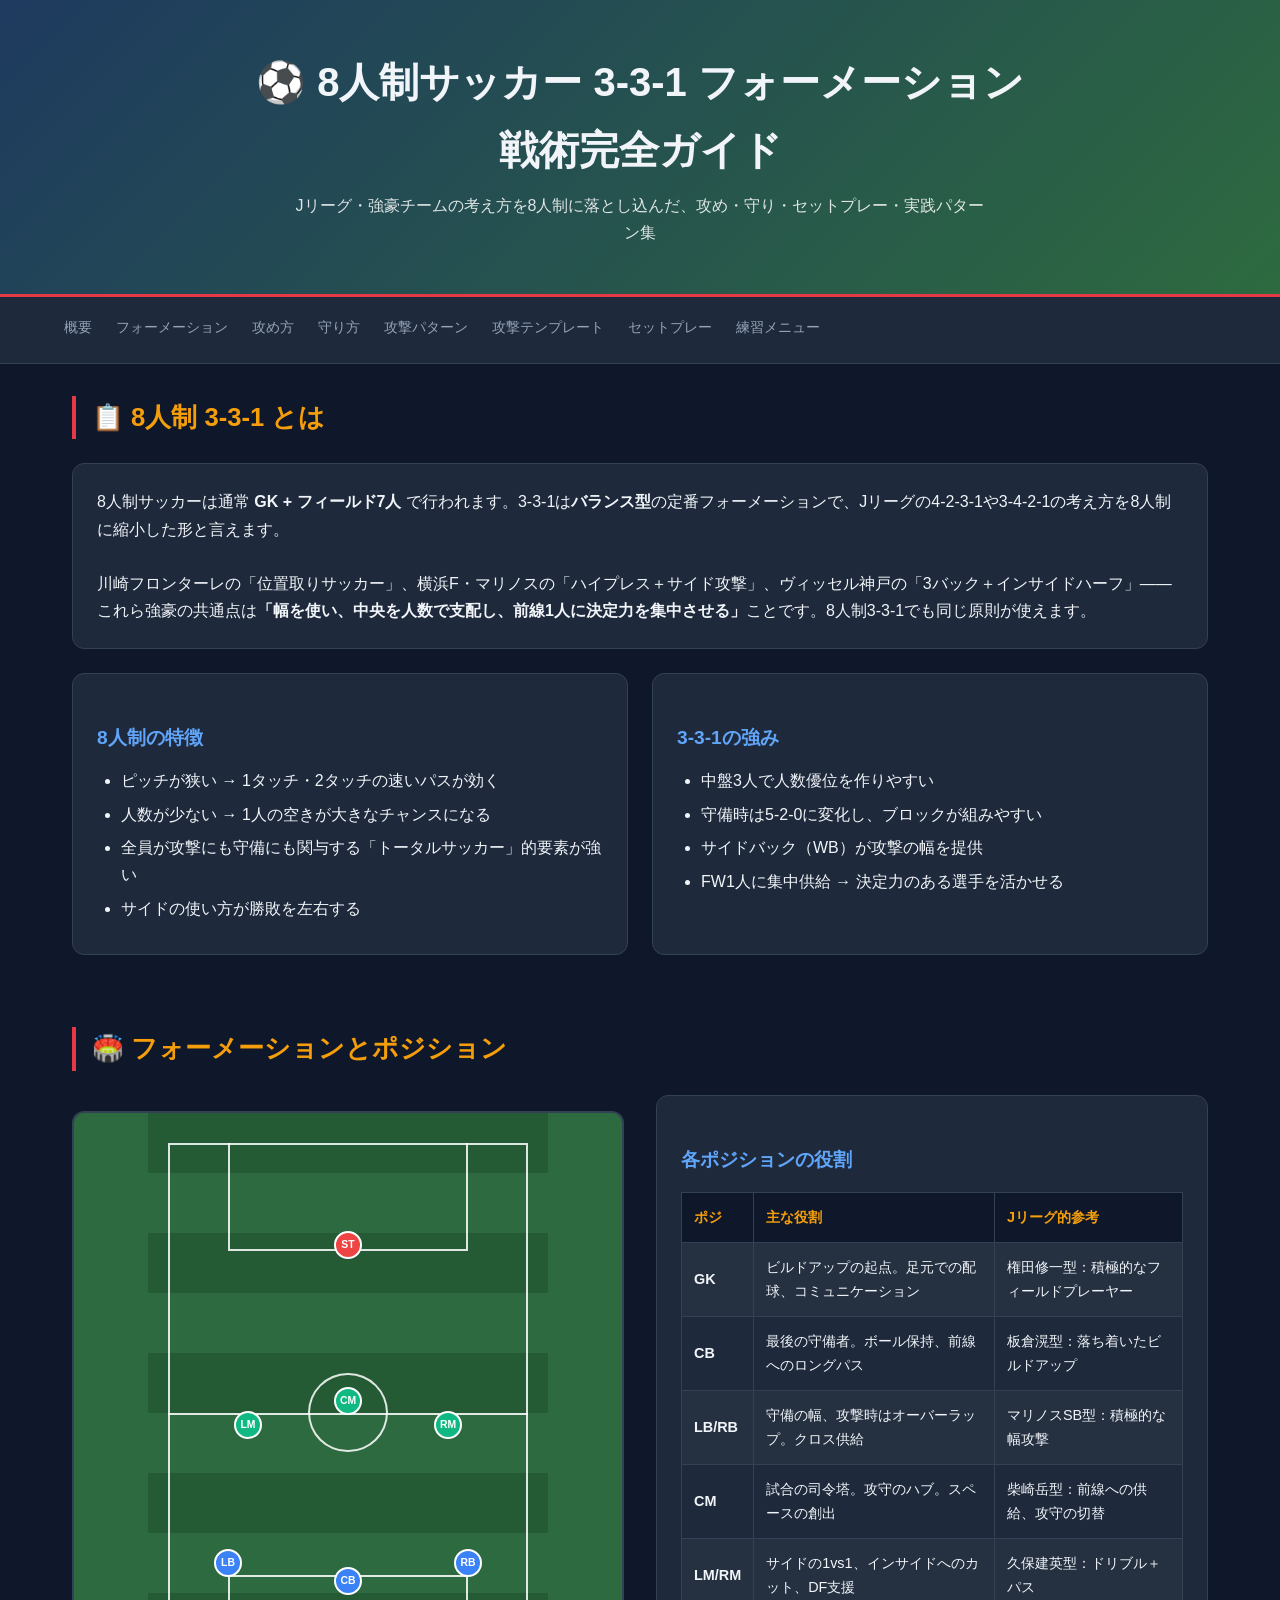
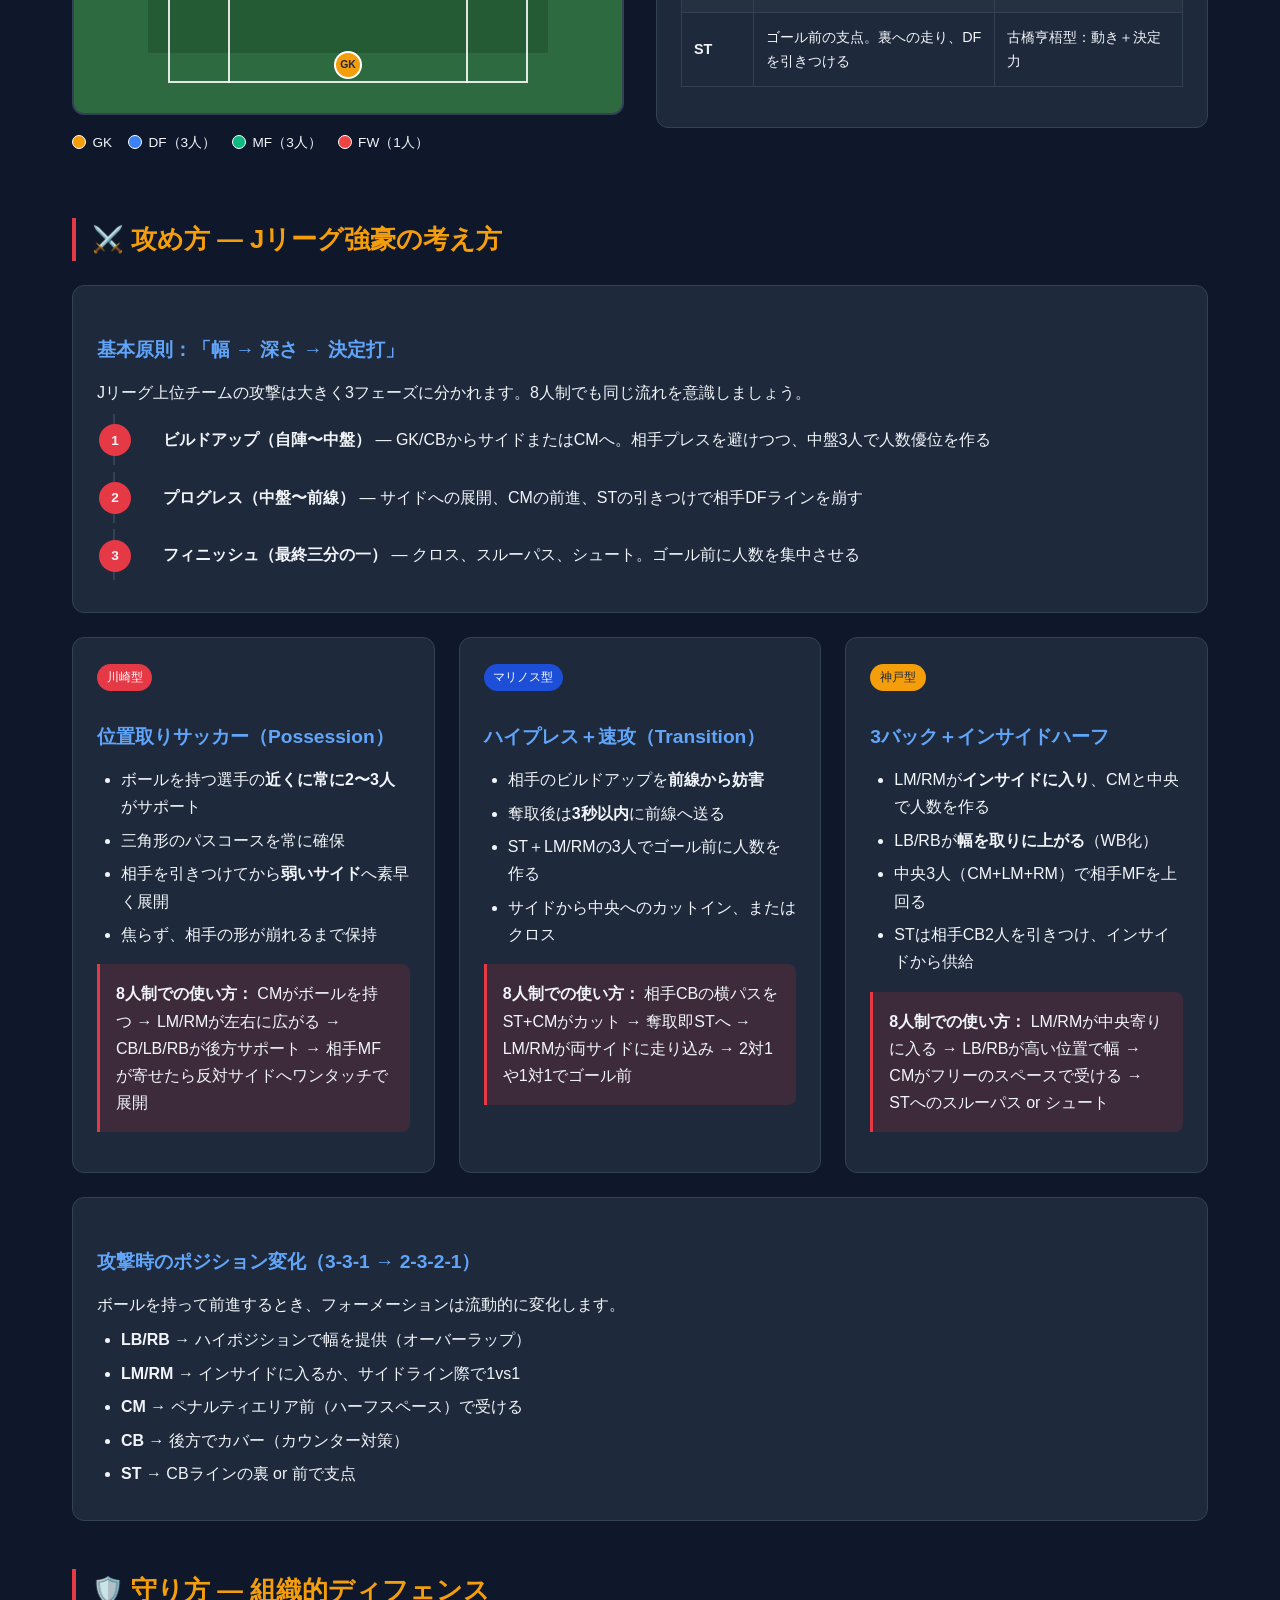
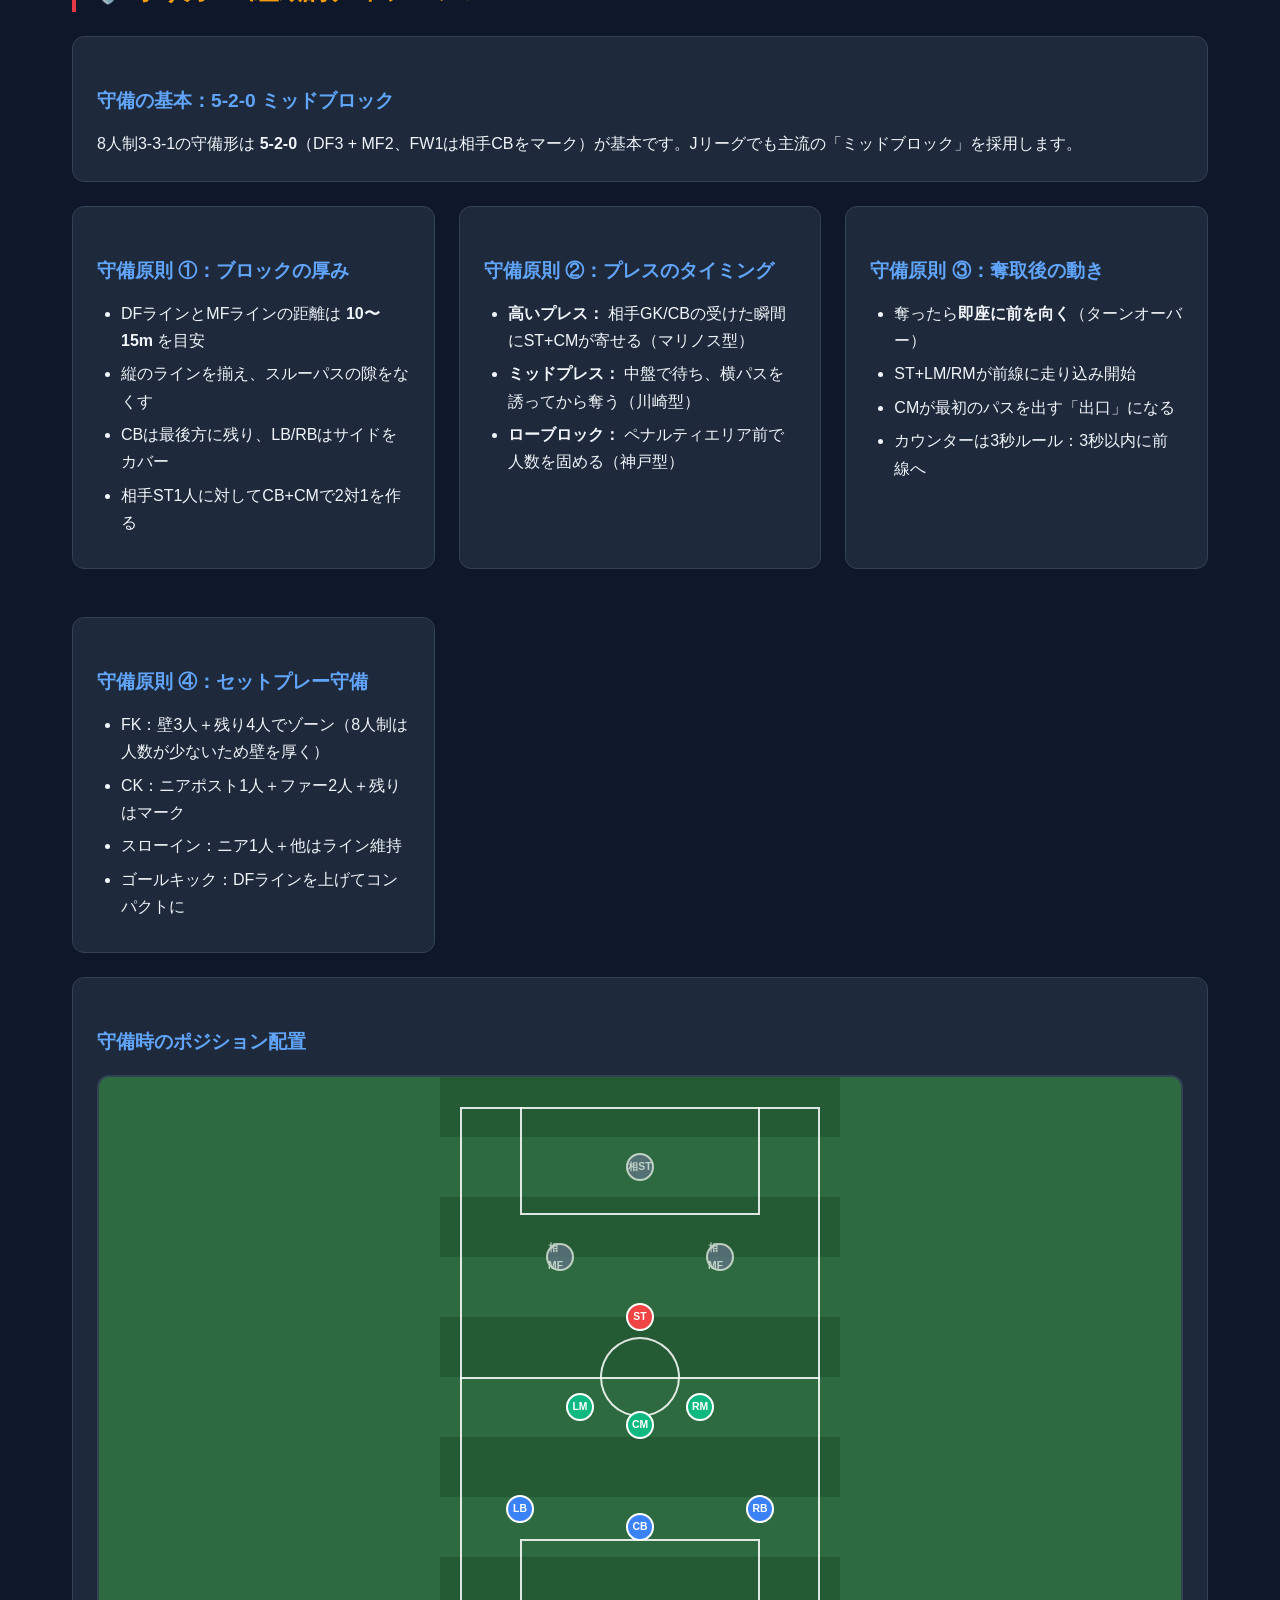
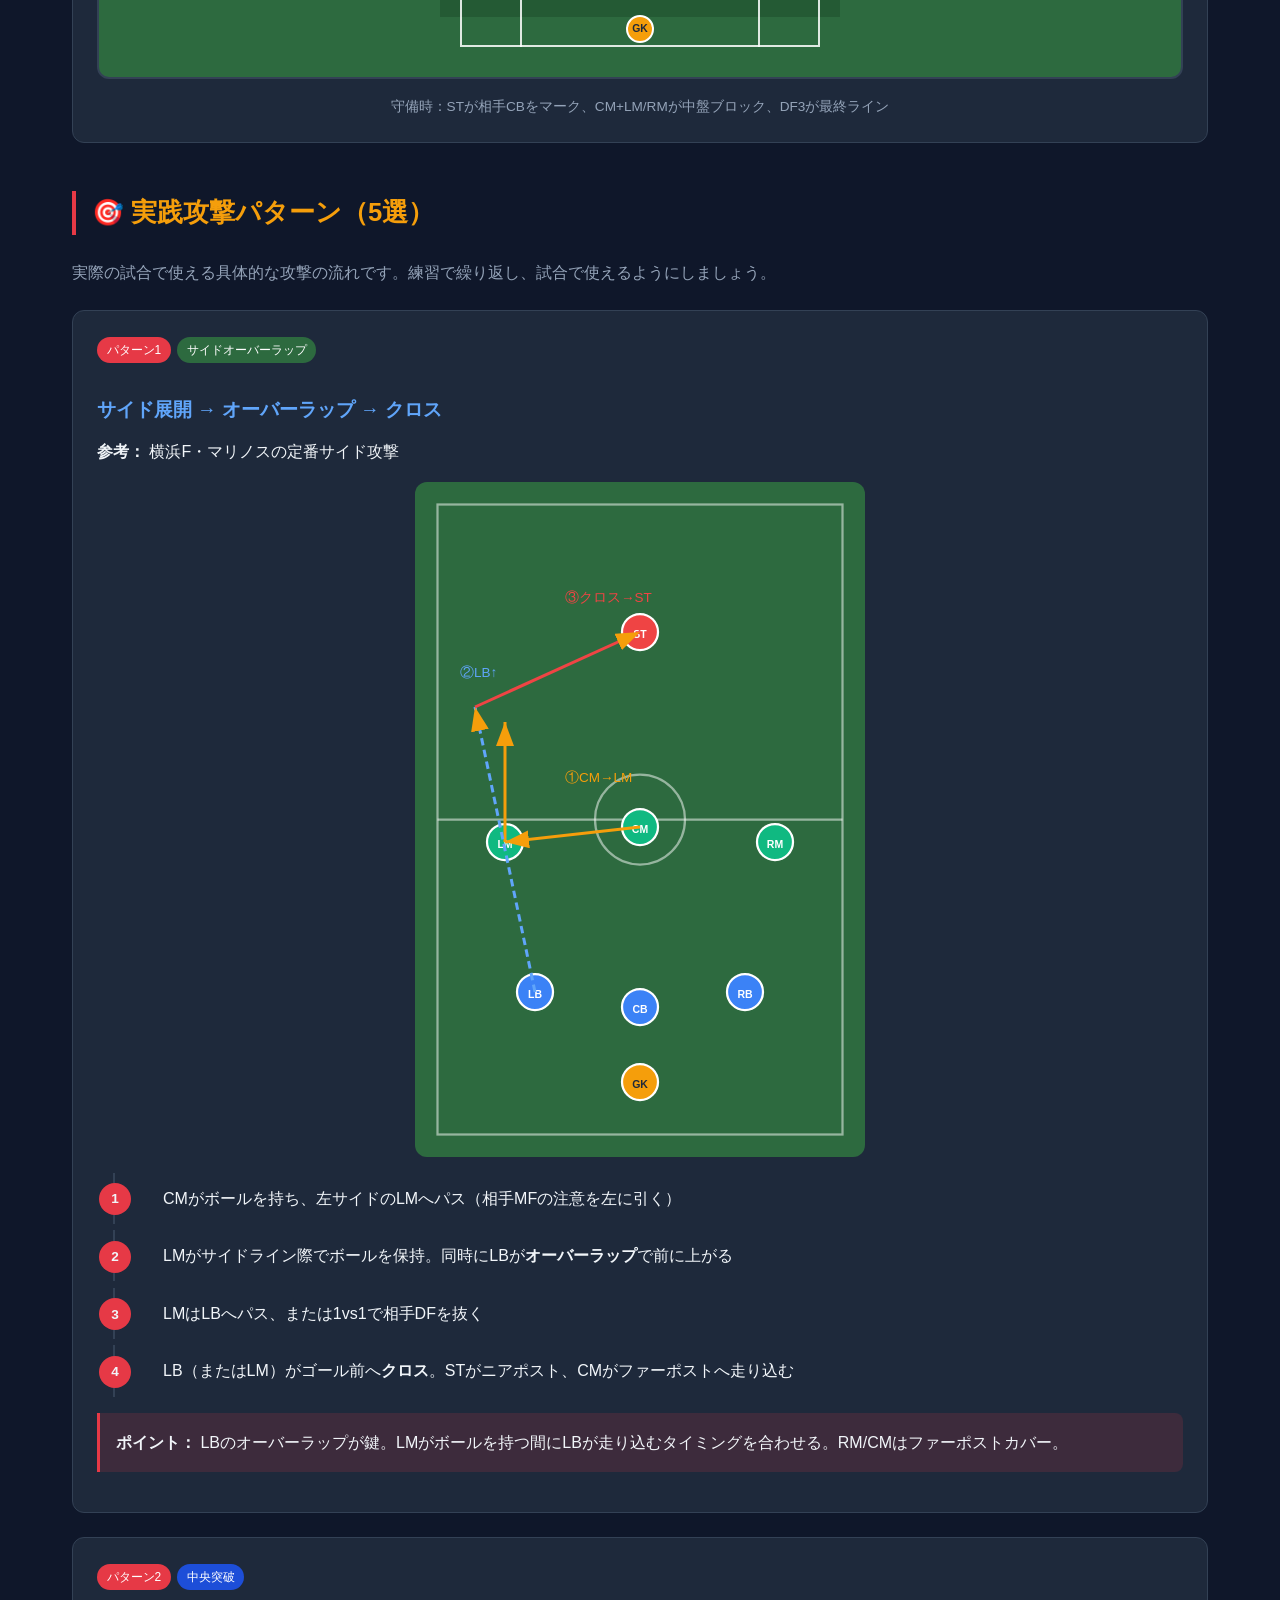
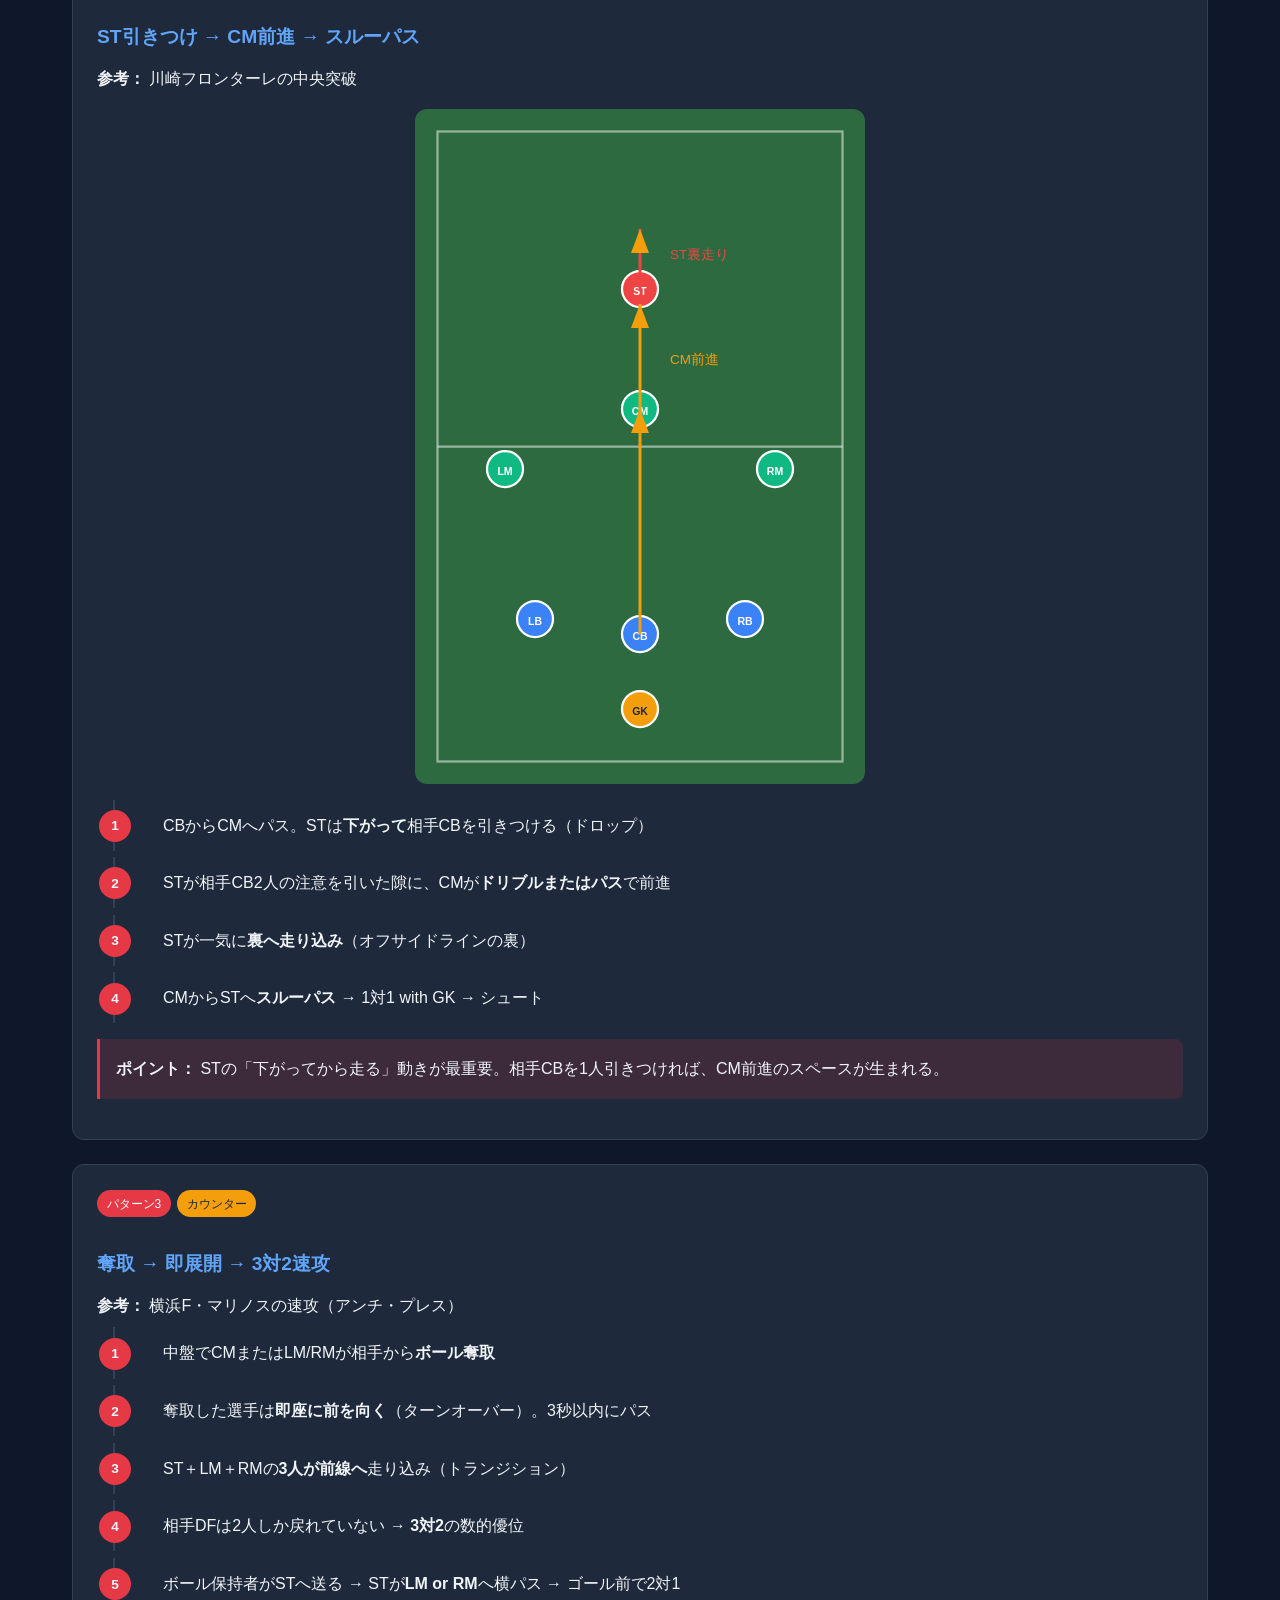
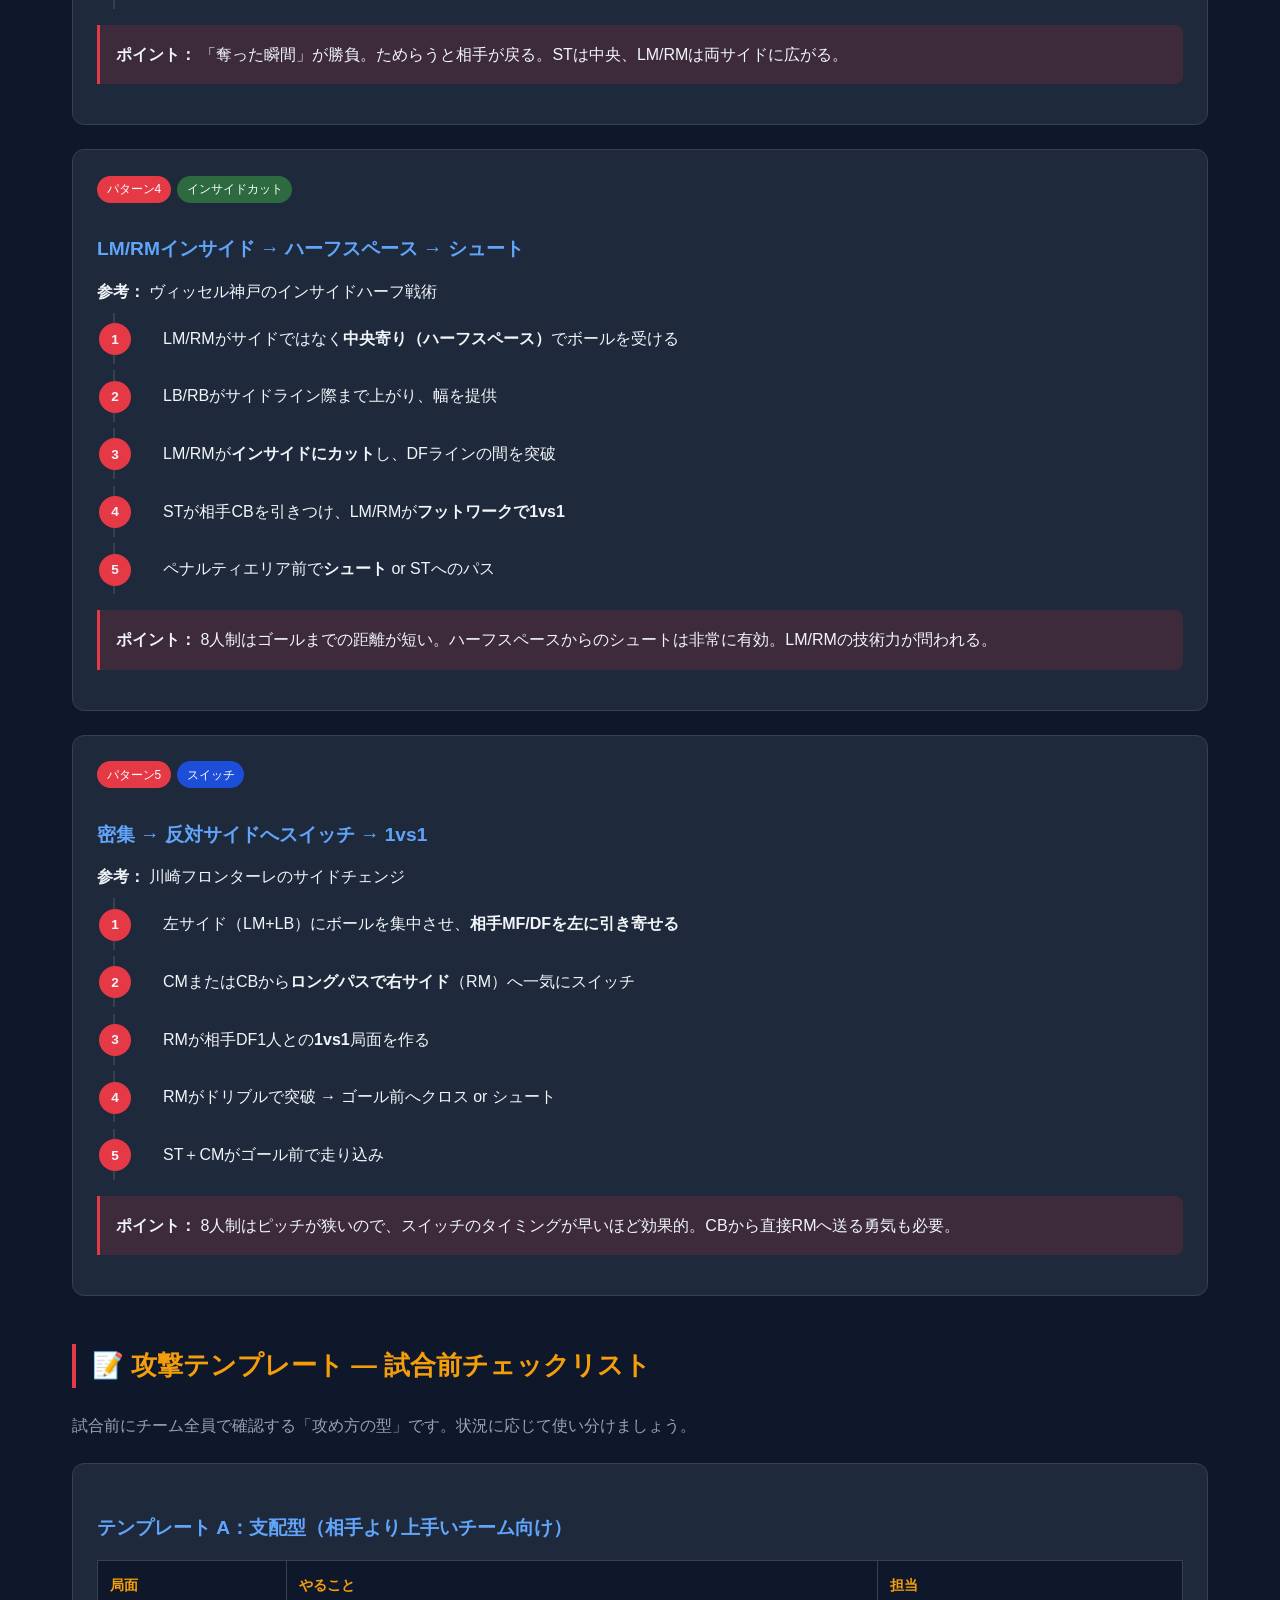
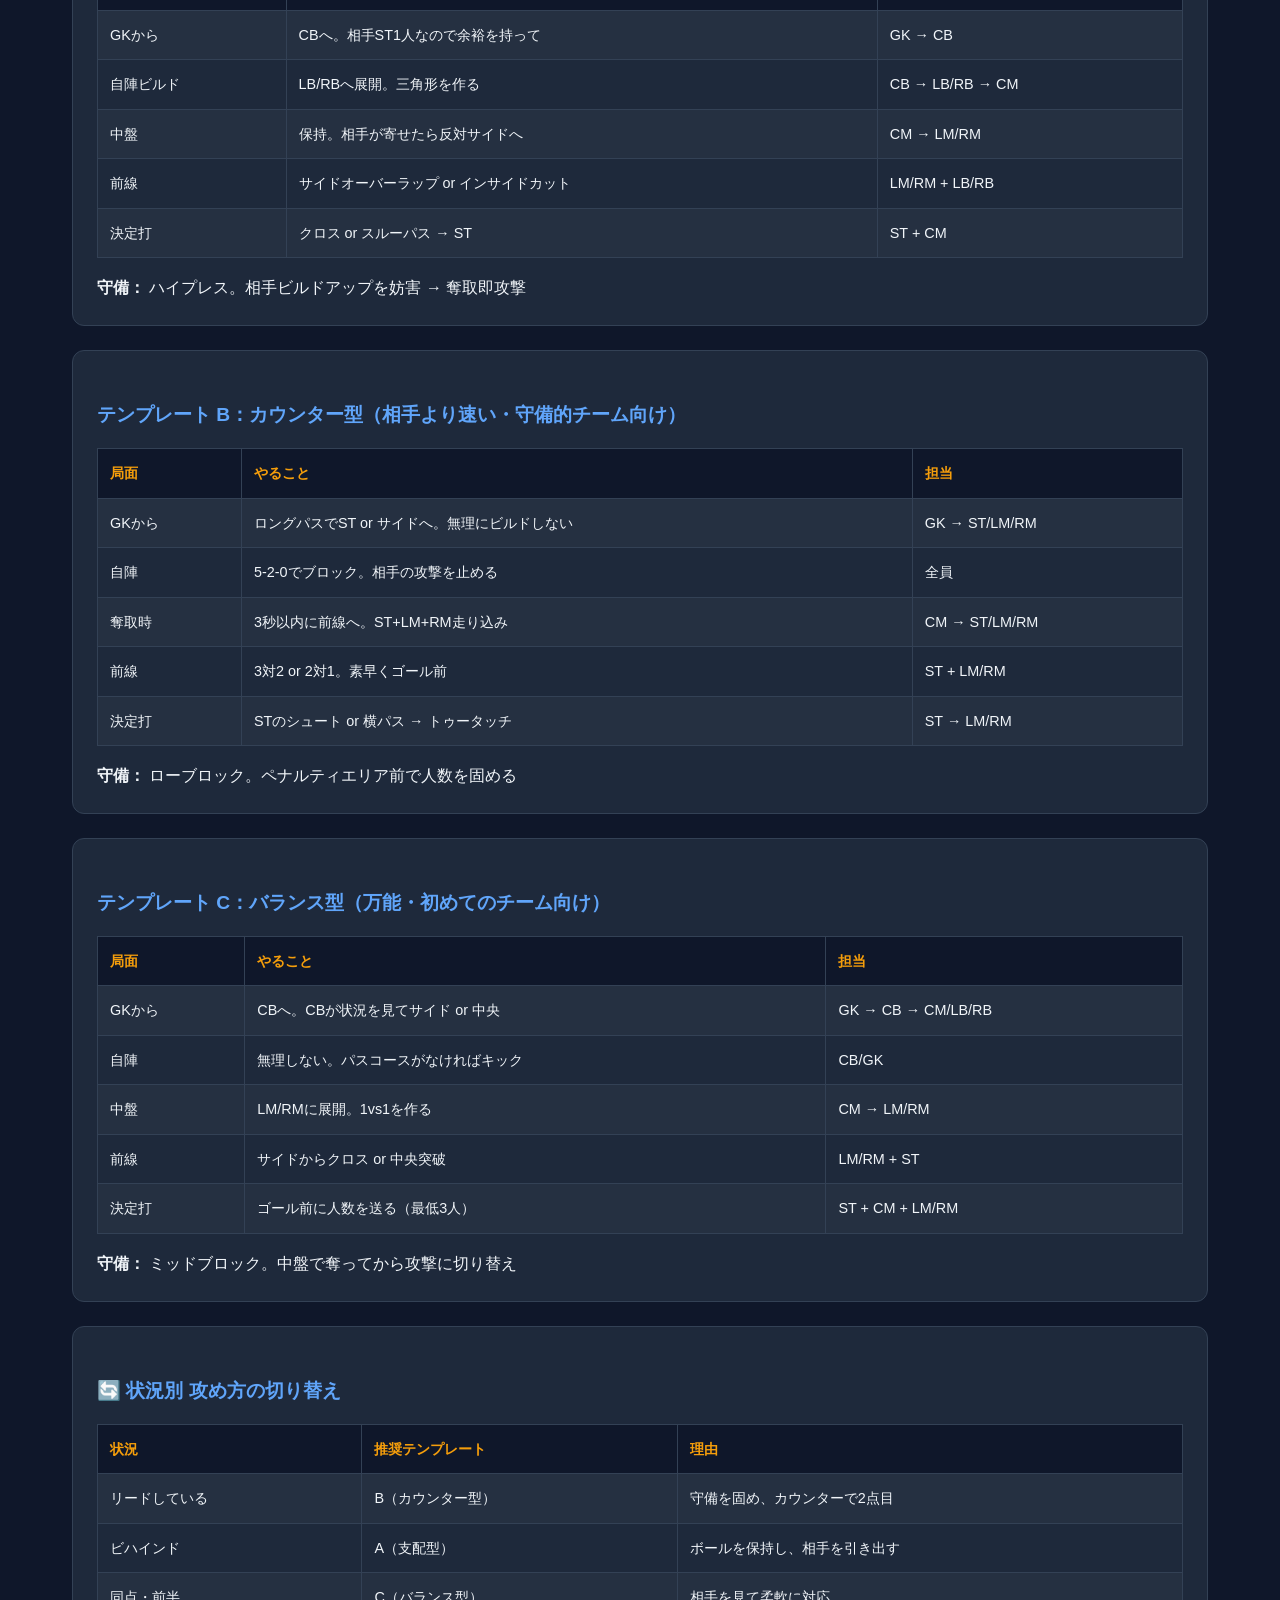
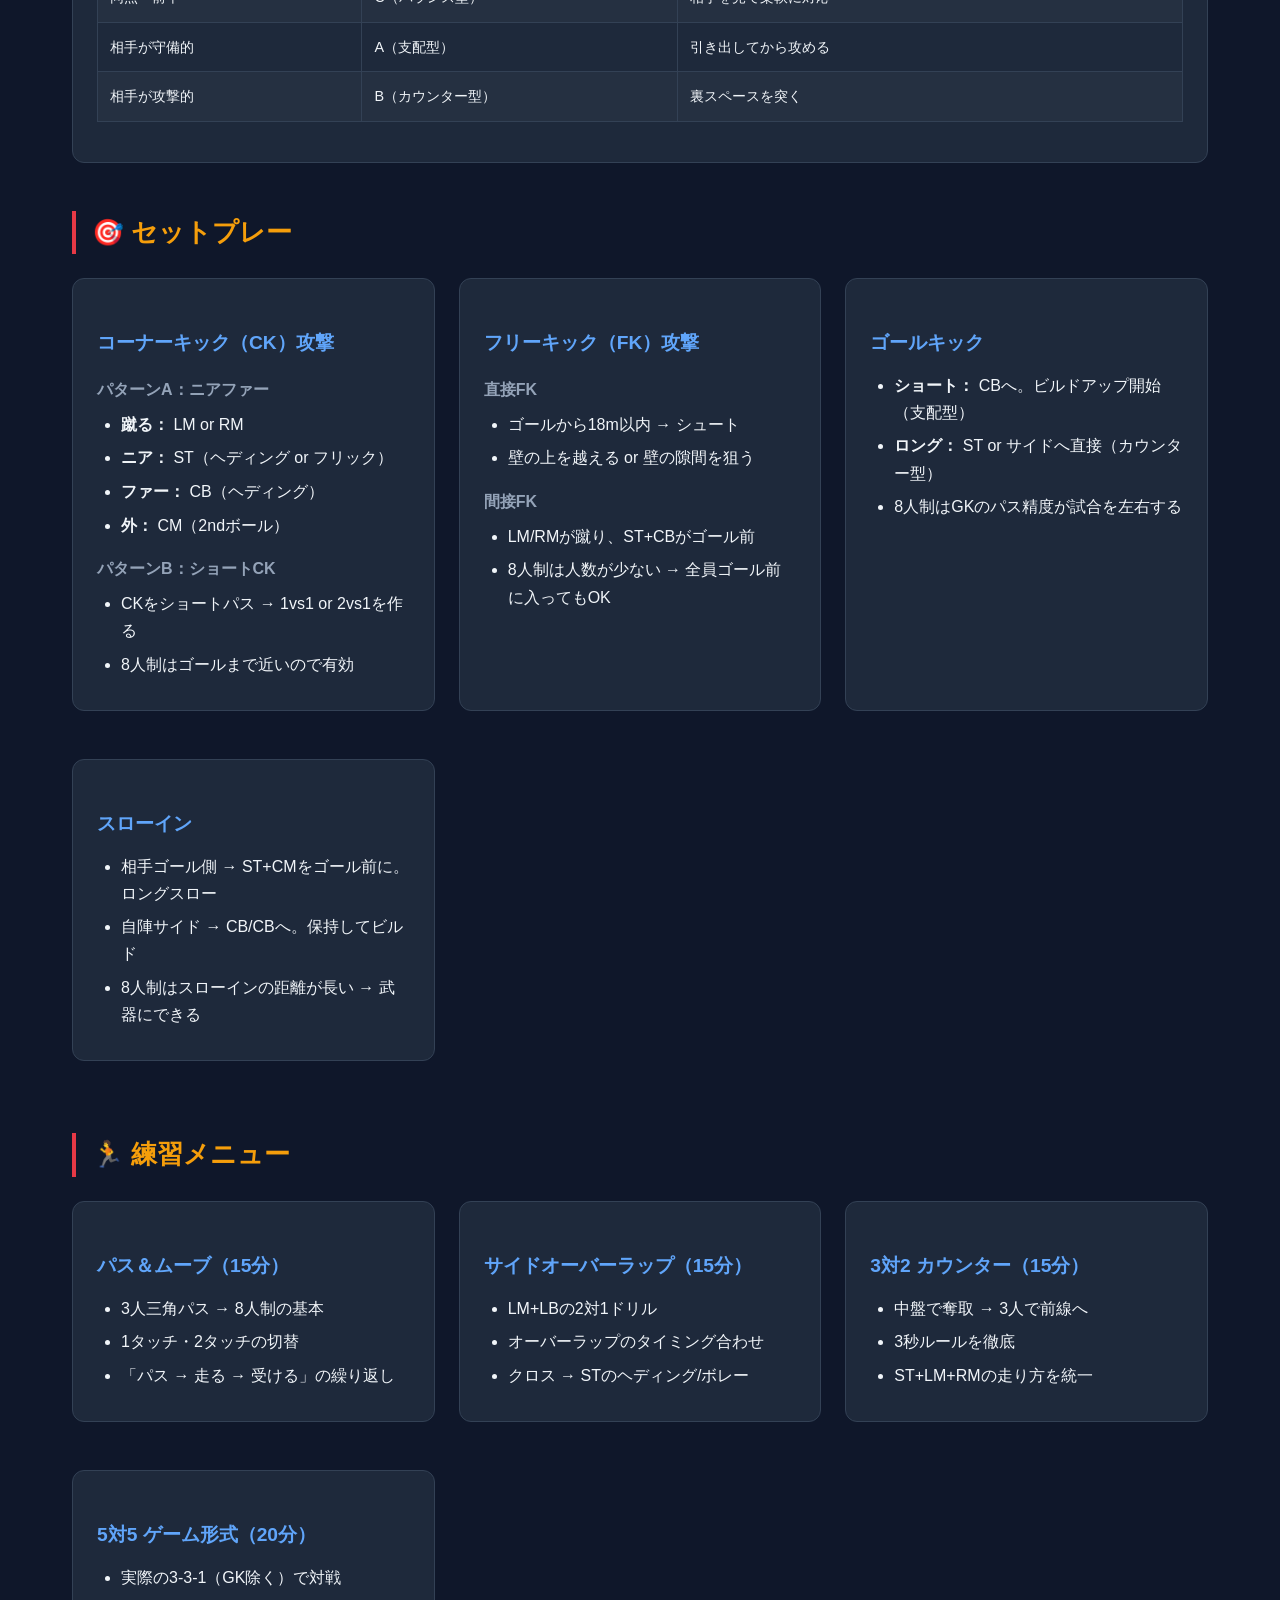
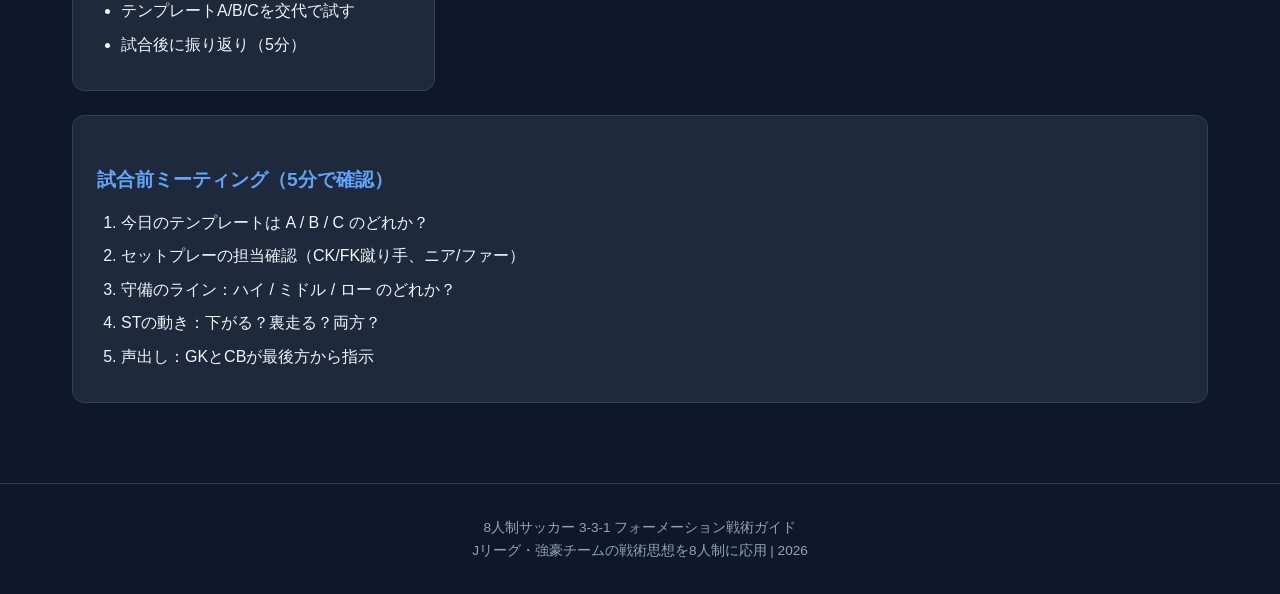
==== soccer-8v8-331-tactics.html @ 69f05316 "Add 8-a-side soccer 3-3-1 formation tactics guide HTML Comprehensive Japanese-language tactical guid" ====
<!DOCTYPE html>
<html lang="ja">
<head>
  <meta charset="UTF-8">
  <meta name="viewport" content="width=device-width, initial-scale=1.0">
  <title>8人制サッカー 3-3-1 フォーメーション戦術ガイド</title>
  <style>
    :root {
      --pitch-green: #2d6a3f;
      --pitch-dark: #245a34;
      --line-white: rgba(255,255,255,0.85);
      --accent: #e63946;
      --accent-blue: #1d4ed8;
      --accent-yellow: #f59e0b;
      --bg: #0f172a;
      --card: #1e293b;
      --text: #f1f5f9;
      --muted: #94a3b8;
      --border: #334155;
    }

    * { box-sizing: border-box; margin: 0; padding: 0; }

    body {
      font-family: "Hiragino Sans", "Hiragino Kaku Gothic ProN", "Noto Sans JP", sans-serif;
      background: var(--bg);
      color: var(--text);
      line-height: 1.7;
    }

    header {
      background: linear-gradient(135deg, #1e3a5f 0%, var(--pitch-green) 100%);
      padding: 3rem 2rem;
      text-align: center;
      border-bottom: 3px solid var(--accent);
    }

    header h1 {
      font-size: clamp(1.5rem, 4vw, 2.5rem);
      margin-bottom: 0.5rem;
    }

    header p {
      color: rgba(255,255,255,0.85);
      max-width: 700px;
      margin: 0 auto;
    }

    nav {
      background: var(--card);
      padding: 1rem 2rem;
      position: sticky;
      top: 0;
      z-index: 100;
      border-bottom: 1px solid var(--border);
      overflow-x: auto;
    }

    nav ul {
      display: flex;
      gap: 1.5rem;
      list-style: none;
      max-width: 1200px;
      margin: 0 auto;
      white-space: nowrap;
    }

    nav a {
      color: var(--muted);
      text-decoration: none;
      font-size: 0.9rem;
      transition: color 0.2s;
    }

    nav a:hover { color: var(--accent-yellow); }

    main {
      max-width: 1200px;
      margin: 0 auto;
      padding: 2rem;
    }

    section {
      margin-bottom: 3rem;
    }

    h2 {
      font-size: 1.6rem;
      color: var(--accent-yellow);
      border-left: 4px solid var(--accent);
      padding-left: 1rem;
      margin-bottom: 1.5rem;
    }

    h3 {
      font-size: 1.2rem;
      color: #60a5fa;
      margin: 1.5rem 0 0.75rem;
    }

    h4 {
      font-size: 1rem;
      color: var(--muted);
      margin: 1rem 0 0.5rem;
    }

    .card {
      background: var(--card);
      border: 1px solid var(--border);
      border-radius: 12px;
      padding: 1.5rem;
      margin-bottom: 1.5rem;
    }

    .card-grid {
      display: grid;
      grid-template-columns: repeat(auto-fit, minmax(300px, 1fr));
      gap: 1.5rem;
    }

    .tag {
      display: inline-block;
      background: var(--accent);
      color: white;
      font-size: 0.75rem;
      padding: 0.2rem 0.6rem;
      border-radius: 999px;
      margin-right: 0.4rem;
      margin-bottom: 0.4rem;
    }

    .tag.blue { background: var(--accent-blue); }
    .tag.yellow { background: var(--accent-yellow); color: #1e293b; }
    .tag.green { background: var(--pitch-green); }

    ul, ol {
      padding-left: 1.5rem;
      margin: 0.5rem 0;
    }

    li { margin-bottom: 0.4rem; }

    .pitch-container {
      background: var(--pitch-green);
      border-radius: 12px;
      overflow: hidden;
      margin: 1rem 0;
      border: 2px solid var(--border);
    }

    .pitch {
      position: relative;
      width: 100%;
      aspect-ratio: 2/3;
      max-width: 400px;
      margin: 0 auto;
      background: repeating-linear-gradient(
        0deg,
        var(--pitch-green),
        var(--pitch-green) 10%,
        var(--pitch-dark) 10%,
        var(--pitch-dark) 20%
      );
    }

    .pitch::before {
      content: "";
      position: absolute;
      inset: 5%;
      border: 2px solid var(--line-white);
    }

    .pitch::after {
      content: "";
      position: absolute;
      top: 50%;
      left: 5%;
      right: 5%;
      height: 2px;
      background: var(--line-white);
    }

    .center-circle {
      position: absolute;
      top: 50%;
      left: 50%;
      transform: translate(-50%, -50%);
      width: 20%;
      height: 13.3%;
      border: 2px solid var(--line-white);
      border-radius: 50%;
    }

    .penalty-area {
      position: absolute;
      left: 20%;
      right: 20%;
      height: 18%;
      border: 2px solid var(--line-white);
    }

    .penalty-area.top { top: 5%; border-top: none; }
    .penalty-area.bottom { bottom: 5%; border-bottom: none; }

    .player {
      position: absolute;
      width: 28px;
      height: 28px;
      border-radius: 50%;
      display: flex;
      align-items: center;
      justify-content: center;
      font-size: 0.65rem;
      font-weight: bold;
      transform: translate(-50%, -50%);
      border: 2px solid white;
      z-index: 10;
    }

    .player.gk { background: #f59e0b; color: #1e293b; }
    .player.def { background: #3b82f6; color: white; }
    .player.mid { background: #10b981; color: white; }
    .player.fwd { background: #ef4444; color: white; }
    .player.opp { background: #64748b; color: white; opacity: 0.7; }

    .arrow {
      position: absolute;
      z-index: 5;
    }

    .legend {
      display: flex;
      flex-wrap: wrap;
      gap: 1rem;
      margin: 1rem 0;
      font-size: 0.85rem;
    }

    .legend-item {
      display: flex;
      align-items: center;
      gap: 0.4rem;
    }

    .legend-dot {
      width: 14px;
      height: 14px;
      border-radius: 50%;
      border: 1px solid white;
    }

    .pattern-box {
      background: #0f172a;
      border: 1px dashed var(--border);
      border-radius: 8px;
      padding: 1rem;
      margin: 0.75rem 0;
    }

    .step-list {
      counter-reset: step;
      list-style: none;
      padding-left: 0;
    }

    .step-list li {
      counter-increment: step;
      padding: 0.75rem 0 0.75rem 3rem;
      position: relative;
      border-left: 2px solid var(--border);
      margin-left: 1rem;
    }

    .step-list li::before {
      content: counter(step);
      position: absolute;
      left: -1rem;
      top: 0.65rem;
      width: 2rem;
      height: 2rem;
      background: var(--accent);
      border-radius: 50%;
      display: flex;
      align-items: center;
      justify-content: center;
      font-weight: bold;
      font-size: 0.85rem;
    }

    .comparison-table {
      width: 100%;
      border-collapse: collapse;
      margin: 1rem 0;
      font-size: 0.9rem;
    }

    .comparison-table th,
    .comparison-table td {
      border: 1px solid var(--border);
      padding: 0.75rem;
      text-align: left;
    }

    .comparison-table th {
      background: #0f172a;
      color: var(--accent-yellow);
    }

    .comparison-table tr:nth-child(even) {
      background: rgba(255,255,255,0.03);
    }

    .highlight {
      background: rgba(230, 57, 70, 0.15);
      border-left: 3px solid var(--accent);
      padding: 1rem;
      border-radius: 0 8px 8px 0;
      margin: 1rem 0;
    }

    .two-col {
      display: grid;
      grid-template-columns: 1fr 1fr;
      gap: 2rem;
      align-items: start;
    }

    @media (max-width: 768px) {
      .two-col { grid-template-columns: 1fr; }
      main { padding: 1rem; }
    }

    footer {
      text-align: center;
      padding: 2rem;
      color: var(--muted);
      font-size: 0.85rem;
      border-top: 1px solid var(--border);
    }

    svg.tactical-svg {
      width: 100%;
      max-width: 450px;
      display: block;
      margin: 1rem auto;
    }
  </style>
</head>
<body>

<header>
  <h1>⚽ 8人制サッカー 3-3-1 フォーメーション<br>戦術完全ガイド</h1>
  <p>Jリーグ・強豪チームの考え方を8人制に落とし込んだ、攻め・守り・セットプレー・実践パターン集</p>
</header>

<nav>
  <ul>
    <li><a href="#overview">概要</a></li>
    <li><a href="#formation">フォーメーション</a></li>
    <li><a href="#attack">攻め方</a></li>
    <li><a href="#defense">守り方</a></li>
    <li><a href="#patterns">攻撃パターン</a></li>
    <li><a href="#templates">攻撃テンプレート</a></li>
    <li><a href="#setpiece">セットプレー</a></li>
    <li><a href="#training">練習メニュー</a></li>
  </ul>
</nav>

<main>

<!-- ===== 概要 ===== -->
<section id="overview">
  <h2>📋 8人制 3-3-1 とは</h2>
  <div class="card">
    <p>8人制サッカーは通常 <strong>GK + フィールド7人</strong> で行われます。3-3-1は<strong>バランス型</strong>の定番フォーメーションで、Jリーグの4-2-3-1や3-4-2-1の考え方を8人制に縮小した形と言えます。</p>
    <br>
    <p>川崎フロンターレの「位置取りサッカー」、横浜F・マリノスの「ハイプレス＋サイド攻撃」、ヴィッセル神戸の「3バック＋インサイドハーフ」——これら強豪の共通点は<strong>「幅を使い、中央を人数で支配し、前線1人に決定力を集中させる」</strong>ことです。8人制3-3-1でも同じ原則が使えます。</p>
  </div>

  <div class="card-grid">
    <div class="card">
      <h3>8人制の特徴</h3>
      <ul>
        <li>ピッチが狭い → 1タッチ・2タッチの速いパスが効く</li>
        <li>人数が少ない → 1人の空きが大きなチャンスになる</li>
        <li>全員が攻撃にも守備にも関与する「トータルサッカー」的要素が強い</li>
        <li>サイドの使い方が勝敗を左右する</li>
      </ul>
    </div>
    <div class="card">
      <h3>3-3-1の強み</h3>
      <ul>
        <li>中盤3人で人数優位を作りやすい</li>
        <li>守備時は5-2-0に変化し、ブロックが組みやすい</li>
        <li>サイドバック（WB）が攻撃の幅を提供</li>
        <li>FW1人に集中供給 → 決定力のある選手を活かせる</li>
      </ul>
    </div>
  </div>
</section>

<!-- ===== フォーメーション ===== -->
<section id="formation">
  <h2>🏟️ フォーメーションとポジション</h2>

  <div class="two-col">
    <div>
      <div class="pitch-container">
        <div class="pitch">
          <div class="center-circle"></div>
          <div class="penalty-area top"></div>
          <div class="penalty-area bottom"></div>
          <!-- GK -->
          <div class="player gk" style="left:50%; top:92%;">GK</div>
          <!-- DF -->
          <div class="player def" style="left:20%; top:75%;">LB</div>
          <div class="player def" style="left:50%; top:78%;">CB</div>
          <div class="player def" style="left:80%; top:75%;">RB</div>
          <!-- MF -->
          <div class="player mid" style="left:25%; top:52%;">LM</div>
          <div class="player mid" style="left:50%; top:48%;">CM</div>
          <div class="player mid" style="left:75%; top:52%;">RM</div>
          <!-- FW -->
          <div class="player fwd" style="left:50%; top:22%;">ST</div>
        </div>
      </div>
      <div class="legend">
        <div class="legend-item"><div class="legend-dot" style="background:#f59e0b;"></div>GK</div>
        <div class="legend-item"><div class="legend-dot" style="background:#3b82f6;"></div>DF（3人）</div>
        <div class="legend-item"><div class="legend-dot" style="background:#10b981;"></div>MF（3人）</div>
        <div class="legend-item"><div class="legend-dot" style="background:#ef4444;"></div>FW（1人）</div>
      </div>
    </div>

    <div>
      <div class="card">
        <h3>各ポジションの役割</h3>
        <table class="comparison-table">
          <tr><th>ポジ</th><th>主な役割</th><th>Jリーグ的参考</th></tr>
          <tr>
            <td><strong>GK</strong></td>
            <td>ビルドアップの起点。足元での配球、コミュニケーション</td>
            <td>権田修一型：積極的なフィールドプレーヤー</td>
          </tr>
          <tr>
            <td><strong>CB</strong></td>
            <td>最後の守備者。ボール保持、前線へのロングパス</td>
            <td>板倉滉型：落ち着いたビルドアップ</td>
          </tr>
          <tr>
            <td><strong>LB/RB</strong></td>
            <td>守備の幅、攻撃時はオーバーラップ。クロス供給</td>
            <td>マリノスSB型：積極的な幅攻撃</td>
          </tr>
          <tr>
            <td><strong>CM</strong></td>
            <td>試合の司令塔。攻守のハブ。スペースの創出</td>
            <td>柴崎岳型：前線への供給、攻守の切替</td>
          </tr>
          <tr>
            <td><strong>LM/RM</strong></td>
            <td>サイドの1vs1、インサイドへのカット、DF支援</td>
            <td>久保建英型：ドリブル＋パス</td>
          </tr>
          <tr>
            <td><strong>ST</strong></td>
            <td>ゴール前の支点。裏への走り、DFを引きつける</td>
            <td>古橋亨梧型：動き＋決定力</td>
          </tr>
        </table>
      </div>
    </div>
  </div>
</section>

<!-- ===== 攻め方 ===== -->
<section id="attack">
  <h2>⚔️ 攻め方 — Jリーグ強豪の考え方</h2>

  <div class="card">
    <h3>基本原則：「幅 → 深さ → 決定打」</h3>
    <p>Jリーグ上位チームの攻撃は大きく3フェーズに分かれます。8人制でも同じ流れを意識しましょう。</p>
    <ol class="step-list">
      <li><strong>ビルドアップ（自陣〜中盤）</strong> — GK/CBからサイドまたはCMへ。相手プレスを避けつつ、中盤3人で人数優位を作る</li>
      <li><strong>プログレス（中盤〜前線）</strong> — サイドへの展開、CMの前進、STの引きつけで相手DFラインを崩す</li>
      <li><strong>フィニッシュ（最終三分の一）</strong> — クロス、スルーパス、シュート。ゴール前に人数を集中させる</li>
    </ol>
  </div>

  <div class="card-grid">
    <div class="card">
      <span class="tag">川崎型</span>
      <h3>位置取りサッカー（Possession）</h3>
      <ul>
        <li>ボールを持つ選手の<strong>近くに常に2〜3人</strong>がサポート</li>
        <li>三角形のパスコースを常に確保</li>
        <li>相手を引きつけてから<strong>弱いサイド</strong>へ素早く展開</li>
        <li>焦らず、相手の形が崩れるまで保持</li>
      </ul>
      <div class="highlight">
        <strong>8人制での使い方：</strong> CMがボールを持つ → LM/RMが左右に広がる → CB/LB/RBが後方サポート → 相手MFが寄せたら反対サイドへワンタッチで展開
      </div>
    </div>

    <div class="card">
      <span class="tag blue">マリノス型</span>
      <h3>ハイプレス＋速攻（Transition）</h3>
      <ul>
        <li>相手のビルドアップを<strong>前線から妨害</strong></li>
        <li>奪取後は<strong>3秒以内</strong>に前線へ送る</li>
        <li>ST＋LM/RMの3人でゴール前に人数を作る</li>
        <li>サイドから中央へのカットイン、またはクロス</li>
      </ul>
      <div class="highlight">
        <strong>8人制での使い方：</strong> 相手CBの横パスをST+CMがカット → 奪取即STへ → LM/RMが両サイドに走り込み → 2対1や1対1でゴール前
      </div>
    </div>

    <div class="card">
      <span class="tag yellow">神戸型</span>
      <h3>3バック＋インサイドハーフ</h3>
      <ul>
        <li>LM/RMが<strong>インサイドに入り</strong>、CMと中央で人数を作る</li>
        <li>LB/RBが<strong>幅を取りに上がる</strong>（WB化）</li>
        <li>中央3人（CM+LM+RM）で相手MFを上回る</li>
        <li>STは相手CB2人を引きつけ、インサイドから供給</li>
      </ul>
      <div class="highlight">
        <strong>8人制での使い方：</strong> LM/RMが中央寄りに入る → LB/RBが高い位置で幅 → CMがフリーのスペースで受ける → STへのスルーパス or シュート
      </div>
    </div>
  </div>

  <div class="card">
    <h3>攻撃時のポジション変化（3-3-1 → 2-3-2-1）</h3>
    <p>ボールを持って前進するとき、フォーメーションは流動的に変化します。</p>
    <ul>
      <li><strong>LB/RB</strong> → ハイポジションで幅を提供（オーバーラップ）</li>
      <li><strong>LM/RM</strong> → インサイドに入るか、サイドライン際で1vs1</li>
      <li><strong>CM</strong> → ペナルティエリア前（ハーフスペース）で受ける</li>
      <li><strong>CB</strong> → 後方でカバー（カウンター対策）</li>
      <li><strong>ST</strong> → CBラインの裏 or 前で支点</li>
    </ul>
  </div>
</section>

<!-- ===== 守り方 ===== -->
<section id="defense">
  <h2>🛡️ 守り方 — 組織的ディフェンス</h2>

  <div class="card">
    <h3>守備の基本：5-2-0 ミッドブロック</h3>
    <p>8人制3-3-1の守備形は <strong>5-2-0</strong>（DF3 + MF2、FW1は相手CBをマーク）が基本です。Jリーグでも主流の「ミッドブロック」を採用します。</p>
  </div>

  <div class="card-grid">
    <div class="card">
      <h3>守備原則 ①：ブロックの厚み</h3>
      <ul>
        <li>DFラインとMFラインの距離は <strong>10〜15m</strong> を目安</li>
        <li>縦のラインを揃え、スルーパスの隙をなくす</li>
        <li>CBは最後方に残り、LB/RBはサイドをカバー</li>
        <li>相手ST1人に対してCB+CMで2対1を作る</li>
      </ul>
    </div>
    <div class="card">
      <h3>守備原則 ②：プレスのタイミング</h3>
      <ul>
        <li><strong>高いプレス：</strong> 相手GK/CBの受けた瞬間にST+CMが寄せる（マリノス型）</li>
        <li><strong>ミッドプレス：</strong> 中盤で待ち、横パスを誘ってから奪う（川崎型）</li>
        <li><strong>ローブロック：</strong> ペナルティエリア前で人数を固める（神戸型）</li>
      </ul>
    </div>
    <div class="card">
      <h3>守備原則 ③：奪取後の動き</h3>
      <ul>
        <li>奪ったら<strong>即座に前を向く</strong>（ターンオーバー）</li>
        <li>ST+LM/RMが前線に走り込み開始</li>
        <li>CMが最初のパスを出す「出口」になる</li>
        <li>カウンターは3秒ルール：3秒以内に前線へ</li>
      </ul>
    </div>
    <div class="card">
      <h3>守備原則 ④：セットプレー守備</h3>
      <ul>
        <li>FK：壁3人＋残り4人でゾーン（8人制は人数が少ないため壁を厚く）</li>
        <li>CK：ニアポスト1人＋ファー2人＋残りはマーク</li>
        <li>スローイン：ニア1人＋他はライン維持</li>
        <li>ゴールキック：DFラインを上げてコンパクトに</li>
      </ul>
    </div>
  </div>

  <div class="card">
    <h3>守備時のポジション配置</h3>
    <div class="pitch-container">
      <div class="pitch">
        <div class="center-circle"></div>
        <div class="penalty-area top"></div>
        <div class="penalty-area bottom"></div>
        <!-- 相手 -->
        <div class="player opp" style="left:50%; top:15%;">相ST</div>
        <div class="player opp" style="left:30%; top:30%;">相MF</div>
        <div class="player opp" style="left:70%; top:30%;">相MF</div>
        <!-- 自チーム守備 -->
        <div class="player gk" style="left:50%; top:92%;">GK</div>
        <div class="player def" style="left:20%; top:72%;">LB</div>
        <div class="player def" style="left:50%; top:75%;">CB</div>
        <div class="player def" style="left:80%; top:72%;">RB</div>
        <div class="player mid" style="left:35%; top:55%;">LM</div>
        <div class="player mid" style="left:65%; top:55%;">RM</div>
        <div class="player fwd" style="left:50%; top:40%;">ST</div>
        <div class="player mid" style="left:50%; top:58%;">CM</div>
      </div>
    </div>
    <p style="text-align:center; color:var(--muted); font-size:0.85rem; margin-top:0.5rem;">
      守備時：STが相手CBをマーク、CM+LM/RMが中盤ブロック、DF3が最終ライン
    </p>
  </div>
</section>

<!-- ===== 攻撃パターン ===== -->
<section id="patterns">
  <h2>🎯 実践攻撃パターン（5選）</h2>
  <p style="margin-bottom:1.5rem; color:var(--muted);">実際の試合で使える具体的な攻撃の流れです。練習で繰り返し、試合で使えるようにしましょう。</p>

  <!-- パターン1 -->
  <div class="card">
    <span class="tag">パターン1</span><span class="tag green">サイドオーバーラップ</span>
    <h3>サイド展開 → オーバーラップ → クロス</h3>
    <p><strong>参考：</strong> 横浜F・マリノスの定番サイド攻撃</p>

    <svg class="tactical-svg" viewBox="0 0 300 450" xmlns="http://www.w3.org/2000/svg">
      <rect width="300" height="450" fill="#2d6a3f" rx="8"/>
      <rect x="15" y="15" width="270" height="420" fill="none" stroke="rgba(255,255,255,0.5)" stroke-width="1.5"/>
      <line x1="15" y1="225" x2="285" y2="225" stroke="rgba(255,255,255,0.5)" stroke-width="1.5"/>
      <circle cx="150" cy="225" r="30" fill="none" stroke="rgba(255,255,255,0.5)" stroke-width="1.5"/>
      <!-- 選手 -->
      <circle cx="150" cy="400" r="12" fill="#f59e0b" stroke="white" stroke-width="1.5"/>
      <text x="150" y="404" text-anchor="middle" fill="#1e293b" font-size="7" font-weight="bold">GK</text>
      <circle cx="80" cy="340" r="12" fill="#3b82f6" stroke="white" stroke-width="1.5"/>
      <text x="80" y="344" text-anchor="middle" fill="white" font-size="7" font-weight="bold">LB</text>
      <circle cx="150" cy="350" r="12" fill="#3b82f6" stroke="white" stroke-width="1.5"/>
      <text x="150" y="354" text-anchor="middle" fill="white" font-size="7" font-weight="bold">CB</text>
      <circle cx="220" cy="340" r="12" fill="#3b82f6" stroke="white" stroke-width="1.5"/>
      <text x="220" y="344" text-anchor="middle" fill="white" font-size="7" font-weight="bold">RB</text>
      <circle cx="60" cy="240" r="12" fill="#10b981" stroke="white" stroke-width="1.5"/>
      <text x="60" y="244" text-anchor="middle" fill="white" font-size="7" font-weight="bold">LM</text>
      <circle cx="150" cy="230" r="12" fill="#10b981" stroke="white" stroke-width="1.5"/>
      <text x="150" y="234" text-anchor="middle" fill="white" font-size="7" font-weight="bold">CM</text>
      <circle cx="240" cy="240" r="12" fill="#10b981" stroke="white" stroke-width="1.5"/>
      <text x="240" y="244" text-anchor="middle" fill="white" font-size="7" font-weight="bold">RM</text>
      <circle cx="150" cy="100" r="12" fill="#ef4444" stroke="white" stroke-width="1.5"/>
      <text x="150" y="104" text-anchor="middle" fill="white" font-size="7" font-weight="bold">ST</text>
      <!-- 矢印 -->
      <defs>
        <marker id="arrowhead" markerWidth="8" markerHeight="6" refX="8" refY="3" orient="auto">
          <polygon points="0 0, 8 3, 0 6" fill="#f59e0b"/>
        </marker>
      </defs>
      <line x1="150" y1="230" x2="60" y2="240" stroke="#f59e0b" stroke-width="2" marker-end="url(#arrowhead)"/>
      <line x1="60" y1="240" x2="60" y2="160" stroke="#f59e0b" stroke-width="2" marker-end="url(#arrowhead)"/>
      <line x1="80" y1="340" x2="40" y2="150" stroke="#60a5fa" stroke-width="2" stroke-dasharray="5,3" marker-end="url(#arrowhead)"/>
      <line x1="40" y1="150" x2="150" y2="100" stroke="#ef4444" stroke-width="2" marker-end="url(#arrowhead)"/>
      <text x="100" y="200" fill="#f59e0b" font-size="9">①CM→LM</text>
      <text x="30" y="130" fill="#60a5fa" font-size="9">②LB↑</text>
      <text x="100" y="80" fill="#ef4444" font-size="9">③クロス→ST</text>
    </svg>

    <ol class="step-list">
      <li>CMがボールを持ち、左サイドのLMへパス（相手MFの注意を左に引く）</li>
      <li>LMがサイドライン際でボールを保持。同時にLBが<strong>オーバーラップ</strong>で前に上がる</li>
      <li>LMはLBへパス、または1vs1で相手DFを抜く</li>
      <li>LB（またはLM）がゴール前へ<strong>クロス</strong>。STがニアポスト、CMがファーポストへ走り込む</li>
    </ol>
    <div class="highlight"><strong>ポイント：</strong> LBのオーバーラップが鍵。LMがボールを持つ間にLBが走り込むタイミングを合わせる。RM/CMはファーポストカバー。</div>
  </div>

  <!-- パターン2 -->
  <div class="card">
    <span class="tag">パターン2</span><span class="tag blue">中央突破</span>
    <h3>ST引きつけ → CM前進 → スルーパス</h3>
    <p><strong>参考：</strong> 川崎フロンターレの中央突破</p>

    <svg class="tactical-svg" viewBox="0 0 300 450" xmlns="http://www.w3.org/2000/svg">
      <rect width="300" height="450" fill="#2d6a3f" rx="8"/>
      <rect x="15" y="15" width="270" height="420" fill="none" stroke="rgba(255,255,255,0.5)" stroke-width="1.5"/>
      <line x1="15" y1="225" x2="285" y2="225" stroke="rgba(255,255,255,0.5)" stroke-width="1.5"/>
      <circle cx="150" cy="400" r="12" fill="#f59e0b" stroke="white" stroke-width="1.5"/>
      <text x="150" y="404" text-anchor="middle" fill="#1e293b" font-size="7" font-weight="bold">GK</text>
      <circle cx="80" cy="340" r="12" fill="#3b82f6" stroke="white" stroke-width="1.5"/>
      <text x="80" y="344" text-anchor="middle" fill="white" font-size="7" font-weight="bold">LB</text>
      <circle cx="150" cy="350" r="12" fill="#3b82f6" stroke="white" stroke-width="1.5"/>
      <text x="150" y="354" text-anchor="middle" fill="white" font-size="7" font-weight="bold">CB</text>
      <circle cx="220" cy="340" r="12" fill="#3b82f6" stroke="white" stroke-width="1.5"/>
      <text x="220" y="344" text-anchor="middle" fill="white" font-size="7" font-weight="bold">RB</text>
      <circle cx="60" cy="240" r="12" fill="#10b981" stroke="white" stroke-width="1.5"/>
      <text x="60" y="244" text-anchor="middle" fill="white" font-size="7" font-weight="bold">LM</text>
      <circle cx="150" cy="200" r="12" fill="#10b981" stroke="white" stroke-width="1.5"/>
      <text x="150" y="204" text-anchor="middle" fill="white" font-size="7" font-weight="bold">CM</text>
      <circle cx="240" cy="240" r="12" fill="#10b981" stroke="white" stroke-width="1.5"/>
      <text x="240" y="244" text-anchor="middle" fill="white" font-size="7" font-weight="bold">RM</text>
      <circle cx="150" cy="120" r="12" fill="#ef4444" stroke="white" stroke-width="1.5"/>
      <text x="150" y="124" text-anchor="middle" fill="white" font-size="7" font-weight="bold">ST</text>
      <line x1="150" y1="120" x2="150" y2="80" stroke="#ef4444" stroke-width="2" marker-end="url(#arrowhead)"/>
      <line x1="150" y1="350" x2="150" y2="200" stroke="#f59e0b" stroke-width="2" marker-end="url(#arrowhead)"/>
      <line x1="150" y1="200" x2="150" y2="130" stroke="#f59e0b" stroke-width="2" marker-end="url(#arrowhead)"/>
      <text x="170" y="170" fill="#f59e0b" font-size="9">CM前進</text>
      <text x="170" y="100" fill="#ef4444" font-size="9">ST裏走り</text>
    </svg>

    <ol class="step-list">
      <li>CBからCMへパス。STは<strong>下がって</strong>相手CBを引きつける（ドロップ）</li>
      <li>STが相手CB2人の注意を引いた隙に、CMが<strong>ドリブルまたはパス</strong>で前進</li>
      <li>STが一気に<strong>裏へ走り込み</strong>（オフサイドラインの裏）</li>
      <li>CMからSTへ<strong>スルーパス</strong> → 1対1 with GK → シュート</li>
    </ol>
    <div class="highlight"><strong>ポイント：</strong> STの「下がってから走る」動きが最重要。相手CBを1人引きつければ、CM前進のスペースが生まれる。</div>
  </div>

  <!-- パターン3 -->
  <div class="card">
    <span class="tag">パターン3</span><span class="tag yellow">カウンター</span>
    <h3>奪取 → 即展開 → 3対2速攻</h3>
    <p><strong>参考：</strong> 横浜F・マリノスの速攻（アンチ・プレス）</p>

    <ol class="step-list">
      <li>中盤でCMまたはLM/RMが相手から<strong>ボール奪取</strong></li>
      <li>奪取した選手は<strong>即座に前を向く</strong>（ターンオーバー）。3秒以内にパス</li>
      <li>ST＋LM＋RMの<strong>3人が前線へ</strong>走り込み（トランジション）</li>
      <li>相手DFは2人しか戻れていない → <strong>3対2</strong>の数的優位</li>
      <li>ボール保持者がSTへ送る → STが<strong>LM or RM</strong>へ横パス → ゴール前で2対1</li>
    </ol>
    <div class="highlight"><strong>ポイント：</strong> 「奪った瞬間」が勝負。ためらうと相手が戻る。STは中央、LM/RMは両サイドに広がる。</div>
  </div>

  <!-- パターン4 -->
  <div class="card">
    <span class="tag">パターン4</span><span class="tag green">インサイドカット</span>
    <h3>LM/RMインサイド → ハーフスペース → シュート</h3>
    <p><strong>参考：</strong> ヴィッセル神戸のインサイドハーフ戦術</p>

    <ol class="step-list">
      <li>LM/RMがサイドではなく<strong>中央寄り（ハーフスペース）</strong>でボールを受ける</li>
      <li>LB/RBがサイドライン際まで上がり、幅を提供</li>
      <li>LM/RMが<strong>インサイドにカット</strong>し、DFラインの間を突破</li>
      <li>STが相手CBを引きつけ、LM/RMが<strong>フットワークで1vs1</strong></li>
      <li>ペナルティエリア前で<strong>シュート</strong> or STへのパス</li>
    </ol>
    <div class="highlight"><strong>ポイント：</strong> 8人制はゴールまでの距離が短い。ハーフスペースからのシュートは非常に有効。LM/RMの技術力が問われる。</div>
  </div>

  <!-- パターン5 -->
  <div class="card">
    <span class="tag">パターン5</span><span class="tag blue">スイッチ</span>
    <h3>密集 → 反対サイドへスイッチ → 1vs1</h3>
    <p><strong>参考：</strong> 川崎フロンターレのサイドチェンジ</p>

    <ol class="step-list">
      <li>左サイド（LM+LB）にボールを集中させ、<strong>相手MF/DFを左に引き寄せる</strong></li>
      <li>CMまたはCBから<strong>ロングパスで右サイド</strong>（RM）へ一気にスイッチ</li>
      <li>RMが相手DF1人との<strong>1vs1</strong>局面を作る</li>
      <li>RMがドリブルで突破 → ゴール前へクロス or シュート</li>
      <li>ST＋CMがゴール前で走り込み</li>
    </ol>
    <div class="highlight"><strong>ポイント：</strong> 8人制はピッチが狭いので、スイッチのタイミングが早いほど効果的。CBから直接RMへ送る勇気も必要。</div>
  </div>
</section>

<!-- ===== 攻撃テンプレート ===== -->
<section id="templates">
  <h2>📝 攻撃テンプレート — 試合前チェックリスト</h2>
  <p style="margin-bottom:1.5rem; color:var(--muted);">試合前にチーム全員で確認する「攻め方の型」です。状況に応じて使い分けましょう。</p>

  <div class="card">
    <h3>テンプレート A：支配型（相手より上手いチーム向け）</h3>
    <table class="comparison-table">
      <tr><th>局面</th><th>やること</th><th>担当</th></tr>
      <tr><td>GKから</td><td>CBへ。相手ST1人なので余裕を持って</td><td>GK → CB</td></tr>
      <tr><td>自陣ビルド</td><td>LB/RBへ展開。三角形を作る</td><td>CB → LB/RB → CM</td></tr>
      <tr><td>中盤</td><td>保持。相手が寄せたら反対サイドへ</td><td>CM → LM/RM</td></tr>
      <tr><td>前線</td><td>サイドオーバーラップ or インサイドカット</td><td>LM/RM + LB/RB</td></tr>
      <tr><td>決定打</td><td>クロス or スルーパス → ST</td><td>ST + CM</td></tr>
    </table>
    <p><strong>守備：</strong> ハイプレス。相手ビルドアップを妨害 → 奪取即攻撃</p>
  </div>

  <div class="card">
    <h3>テンプレート B：カウンター型（相手より速い・守備的チーム向け）</h3>
    <table class="comparison-table">
      <tr><th>局面</th><th>やること</th><th>担当</th></tr>
      <tr><td>GKから</td><td>ロングパスでST or サイドへ。無理にビルドしない</td><td>GK → ST/LM/RM</td></tr>
      <tr><td>自陣</td><td>5-2-0でブロック。相手の攻撃を止める</td><td>全員</td></tr>
      <tr><td>奪取時</td><td>3秒以内に前線へ。ST+LM+RM走り込み</td><td>CM → ST/LM/RM</td></tr>
      <tr><td>前線</td><td>3対2 or 2対1。素早くゴール前</td><td>ST + LM/RM</td></tr>
      <tr><td>決定打</td><td>STのシュート or 横パス → トゥータッチ</td><td>ST → LM/RM</td></tr>
    </table>
    <p><strong>守備：</strong> ローブロック。ペナルティエリア前で人数を固める</p>
  </div>

  <div class="card">
    <h3>テンプレート C：バランス型（万能・初めてのチーム向け）</h3>
    <table class="comparison-table">
      <tr><th>局面</th><th>やること</th><th>担当</th></tr>
      <tr><td>GKから</td><td>CBへ。CBが状況を見てサイド or 中央</td><td>GK → CB → CM/LB/RB</td></tr>
      <tr><td>自陣</td><td>無理しない。パスコースがなければキック</td><td>CB/GK</td></tr>
      <tr><td>中盤</td><td>LM/RMに展開。1vs1を作る</td><td>CM → LM/RM</td></tr>
      <tr><td>前線</td><td>サイドからクロス or 中央突破</td><td>LM/RM + ST</td></tr>
      <tr><td>決定打</td><td>ゴール前に人数を送る（最低3人）</td><td>ST + CM + LM/RM</td></tr>
    </table>
    <p><strong>守備：</strong> ミッドブロック。中盤で奪ってから攻撃に切り替え</p>
  </div>

  <div class="card">
    <h3>🔄 状況別 攻め方の切り替え</h3>
    <table class="comparison-table">
      <tr><th>状況</th><th>推奨テンプレート</th><th>理由</th></tr>
      <tr><td>リードしている</td><td>B（カウンター型）</td><td>守備を固め、カウンターで2点目</td></tr>
      <tr><td>ビハインド</td><td>A（支配型）</td><td>ボールを保持し、相手を引き出す</td></tr>
      <tr><td>同点・前半</td><td>C（バランス型）</td><td>相手を見て柔軟に対応</td></tr>
      <tr><td>相手が守備的</td><td>A（支配型）</td><td>引き出してから攻める</td></tr>
      <tr><td>相手が攻撃的</td><td>B（カウンター型）</td><td>裏スペースを突く</td></tr>
    </table>
  </div>
</section>

<!-- ===== セットプレー ===== -->
<section id="setpiece">
  <h2>🎯 セットプレー</h2>

  <div class="card-grid">
    <div class="card">
      <h3>コーナーキック（CK）攻撃</h3>
      <h4>パターンA：ニアファー</h4>
      <ul>
        <li><strong>蹴る：</strong> LM or RM</li>
        <li><strong>ニア：</strong> ST（ヘディング or フリック）</li>
        <li><strong>ファー：</strong> CB（ヘディング）</li>
        <li><strong>外：</strong> CM（2ndボール）</li>
      </ul>
      <h4>パターンB：ショートCK</h4>
      <ul>
        <li>CKをショートパス → 1vs1 or 2vs1を作る</li>
        <li>8人制はゴールまで近いので有効</li>
      </ul>
    </div>
    <div class="card">
      <h3>フリーキック（FK）攻撃</h3>
      <h4>直接FK</h4>
      <ul>
        <li>ゴールから18m以内 → シュート</li>
        <li>壁の上を越える or 壁の隙間を狙う</li>
      </ul>
      <h4>間接FK</h4>
      <ul>
        <li>LM/RMが蹴り、ST+CBがゴール前</li>
        <li>8人制は人数が少ない → 全員ゴール前に入ってもOK</li>
      </ul>
    </div>
    <div class="card">
      <h3>ゴールキック</h3>
      <ul>
        <li><strong>ショート：</strong> CBへ。ビルドアップ開始（支配型）</li>
        <li><strong>ロング：</strong> ST or サイドへ直接（カウンター型）</li>
        <li>8人制はGKのパス精度が試合を左右する</li>
      </ul>
    </div>
    <div class="card">
      <h3>スローイン</h3>
      <ul>
        <li>相手ゴール側 → ST+CMをゴール前に。ロングスロー</li>
        <li>自陣サイド → CB/CBへ。保持してビルド</li>
        <li>8人制はスローインの距離が長い → 武器にできる</li>
      </ul>
    </div>
  </div>
</section>

<!-- ===== 練習メニュー ===== -->
<section id="training">
  <h2>🏃 練習メニュー</h2>

  <div class="card-grid">
    <div class="card">
      <h3>パス＆ムーブ（15分）</h3>
      <ul>
        <li>3人三角パス → 8人制の基本</li>
        <li>1タッチ・2タッチの切替</li>
        <li>「パス → 走る → 受ける」の繰り返し</li>
      </ul>
    </div>
    <div class="card">
      <h3>サイドオーバーラップ（15分）</h3>
      <ul>
        <li>LM+LBの2対1ドリル</li>
        <li>オーバーラップのタイミング合わせ</li>
        <li>クロス → STのヘディング/ボレー</li>
      </ul>
    </div>
    <div class="card">
      <h3>3対2 カウンター（15分）</h3>
      <ul>
        <li>中盤で奪取 → 3人で前線へ</li>
        <li>3秒ルールを徹底</li>
        <li>ST+LM+RMの走り方を統一</li>
      </ul>
    </div>
    <div class="card">
      <h3>5対5 ゲーム形式（20分）</h3>
      <ul>
        <li>実際の3-3-1（GK除く）で対戦</li>
        <li>テンプレートA/B/Cを交代で試す</li>
        <li>試合後に振り返り（5分）</li>
      </ul>
    </div>
  </div>

  <div class="card">
    <h3>試合前ミーティング（5分で確認）</h3>
    <ol>
      <li>今日のテンプレートは A / B / C のどれか？</li>
      <li>セットプレーの担当確認（CK/FK蹴り手、ニア/ファー）</li>
      <li>守備のライン：ハイ / ミドル / ロー のどれか？</li>
      <li>STの動き：下がる？裏走る？両方？</li>
      <li>声出し：GKとCBが最後方から指示</li>
    </ol>
  </div>
</section>

</main>

<footer>
  <p>8人制サッカー 3-3-1 フォーメーション戦術ガイド</p>
  <p>Jリーグ・強豪チームの戦術思想を8人制に応用 | 2026</p>
</footer>

</body>
</html>
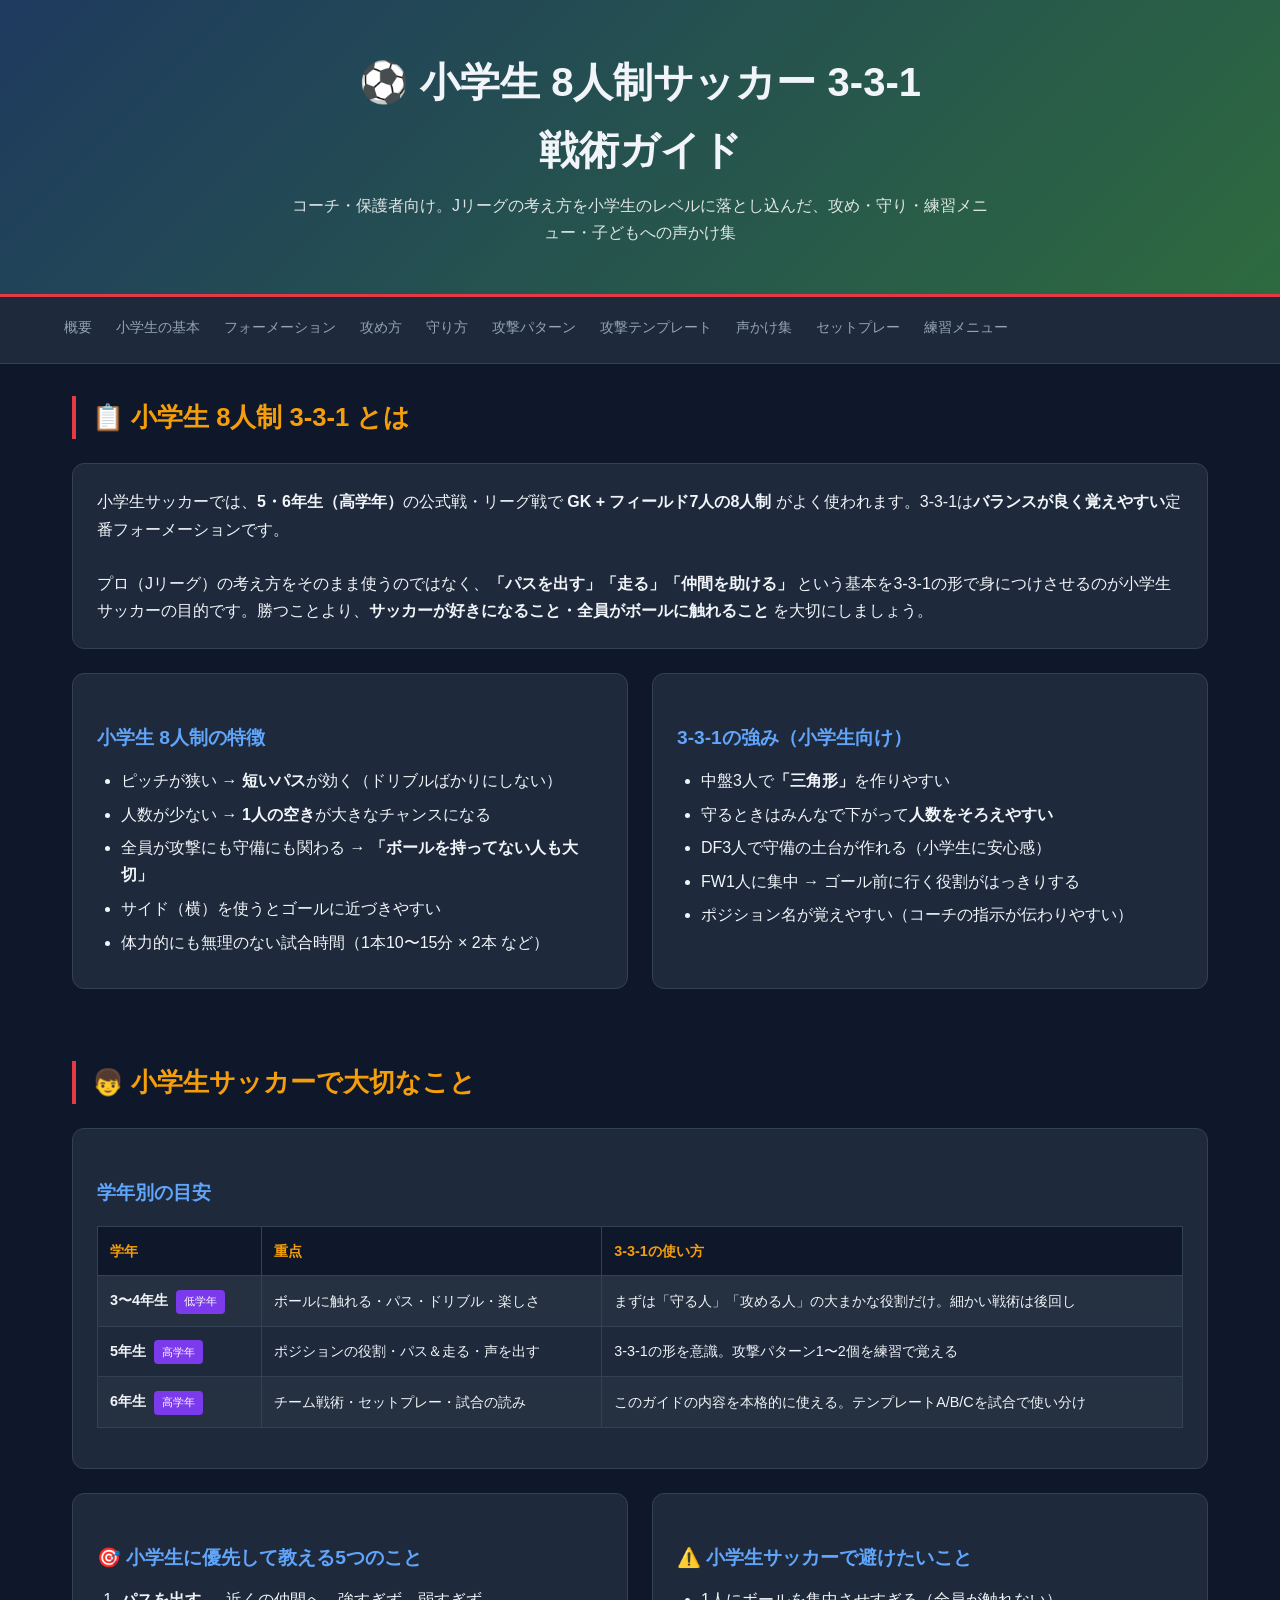
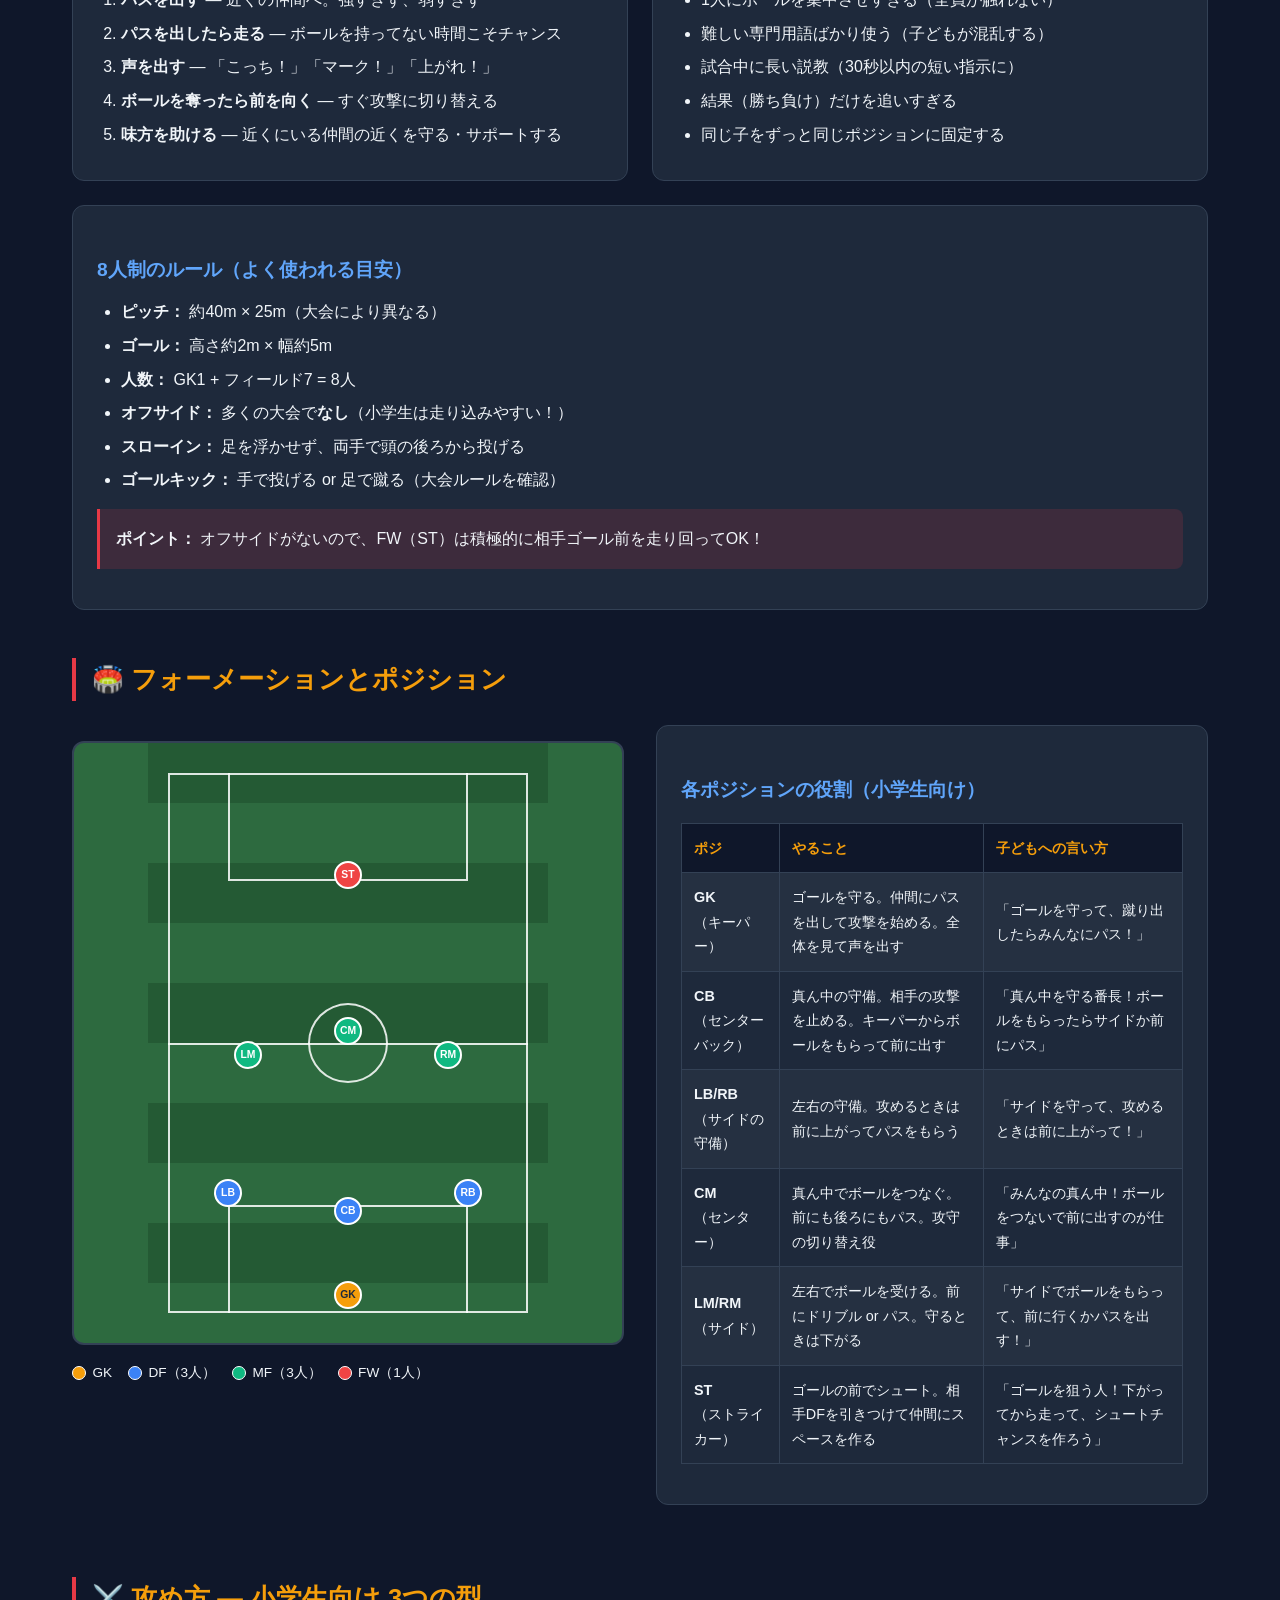
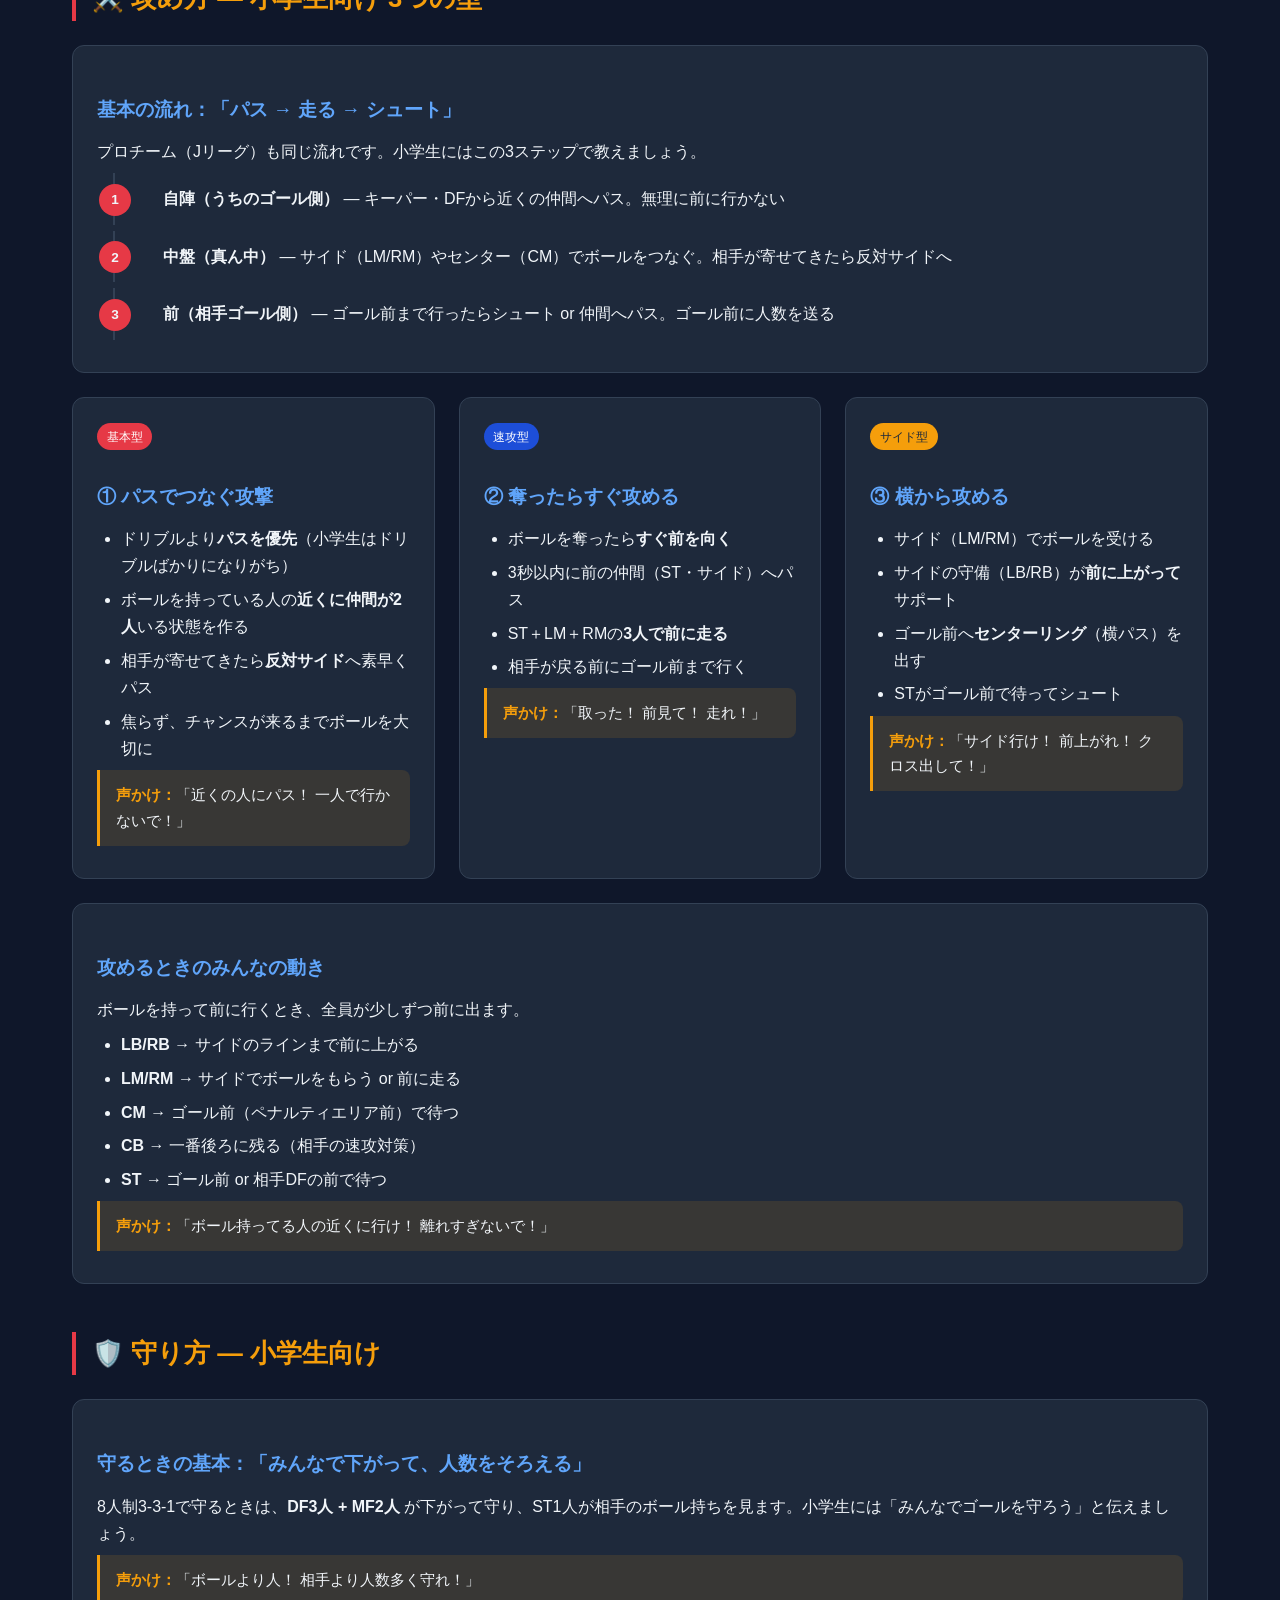
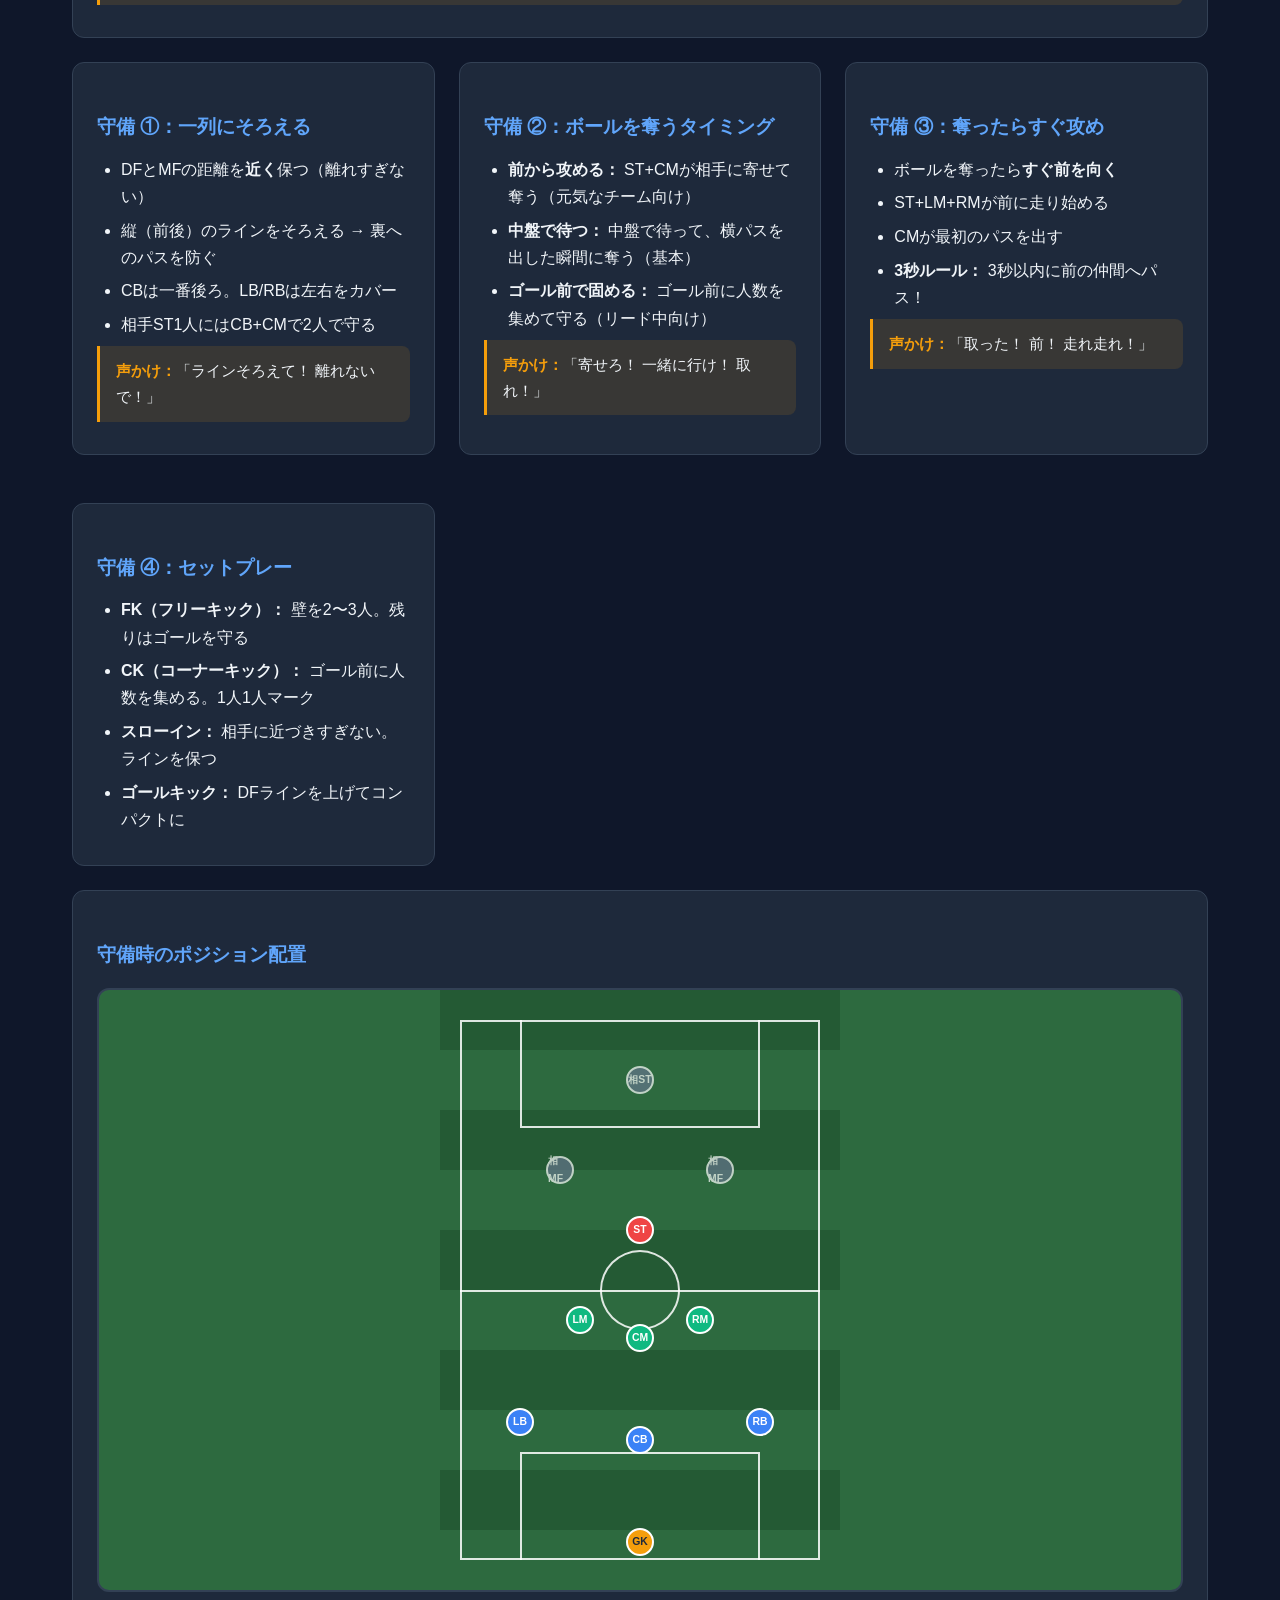
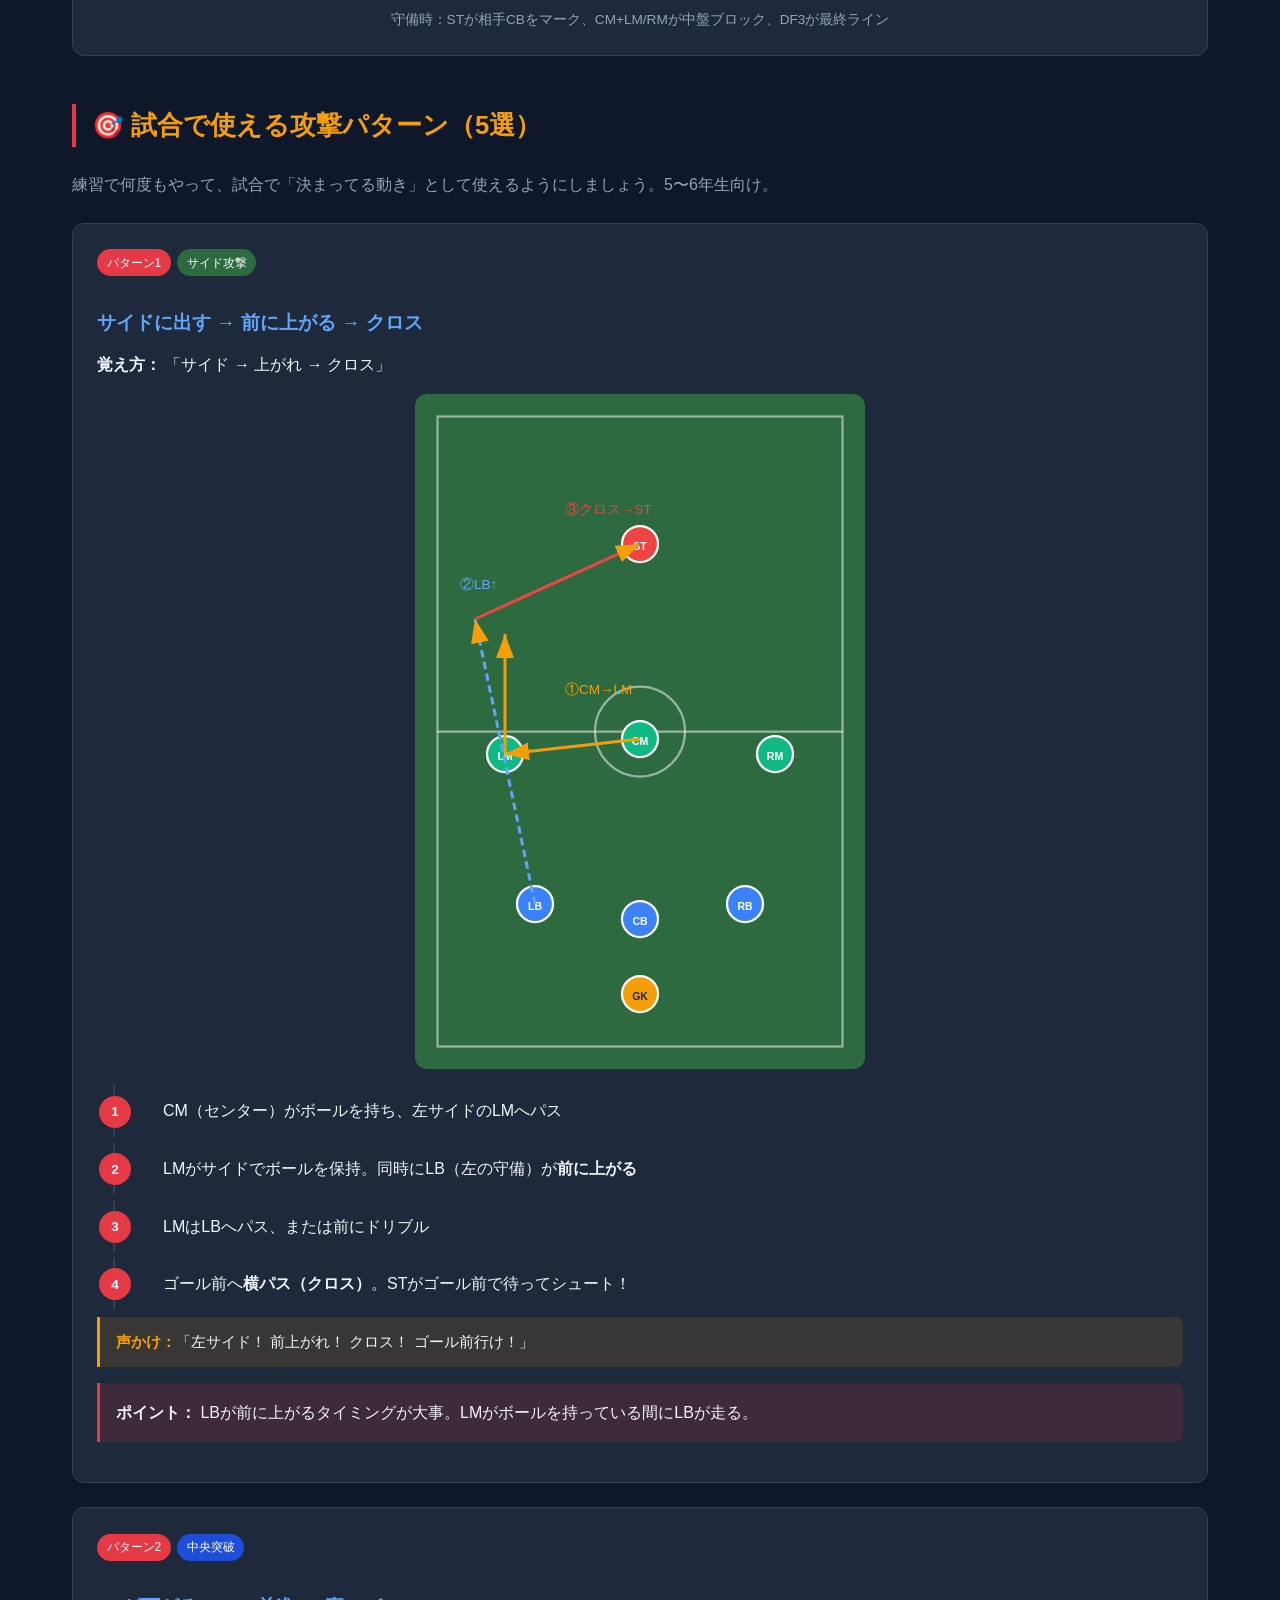
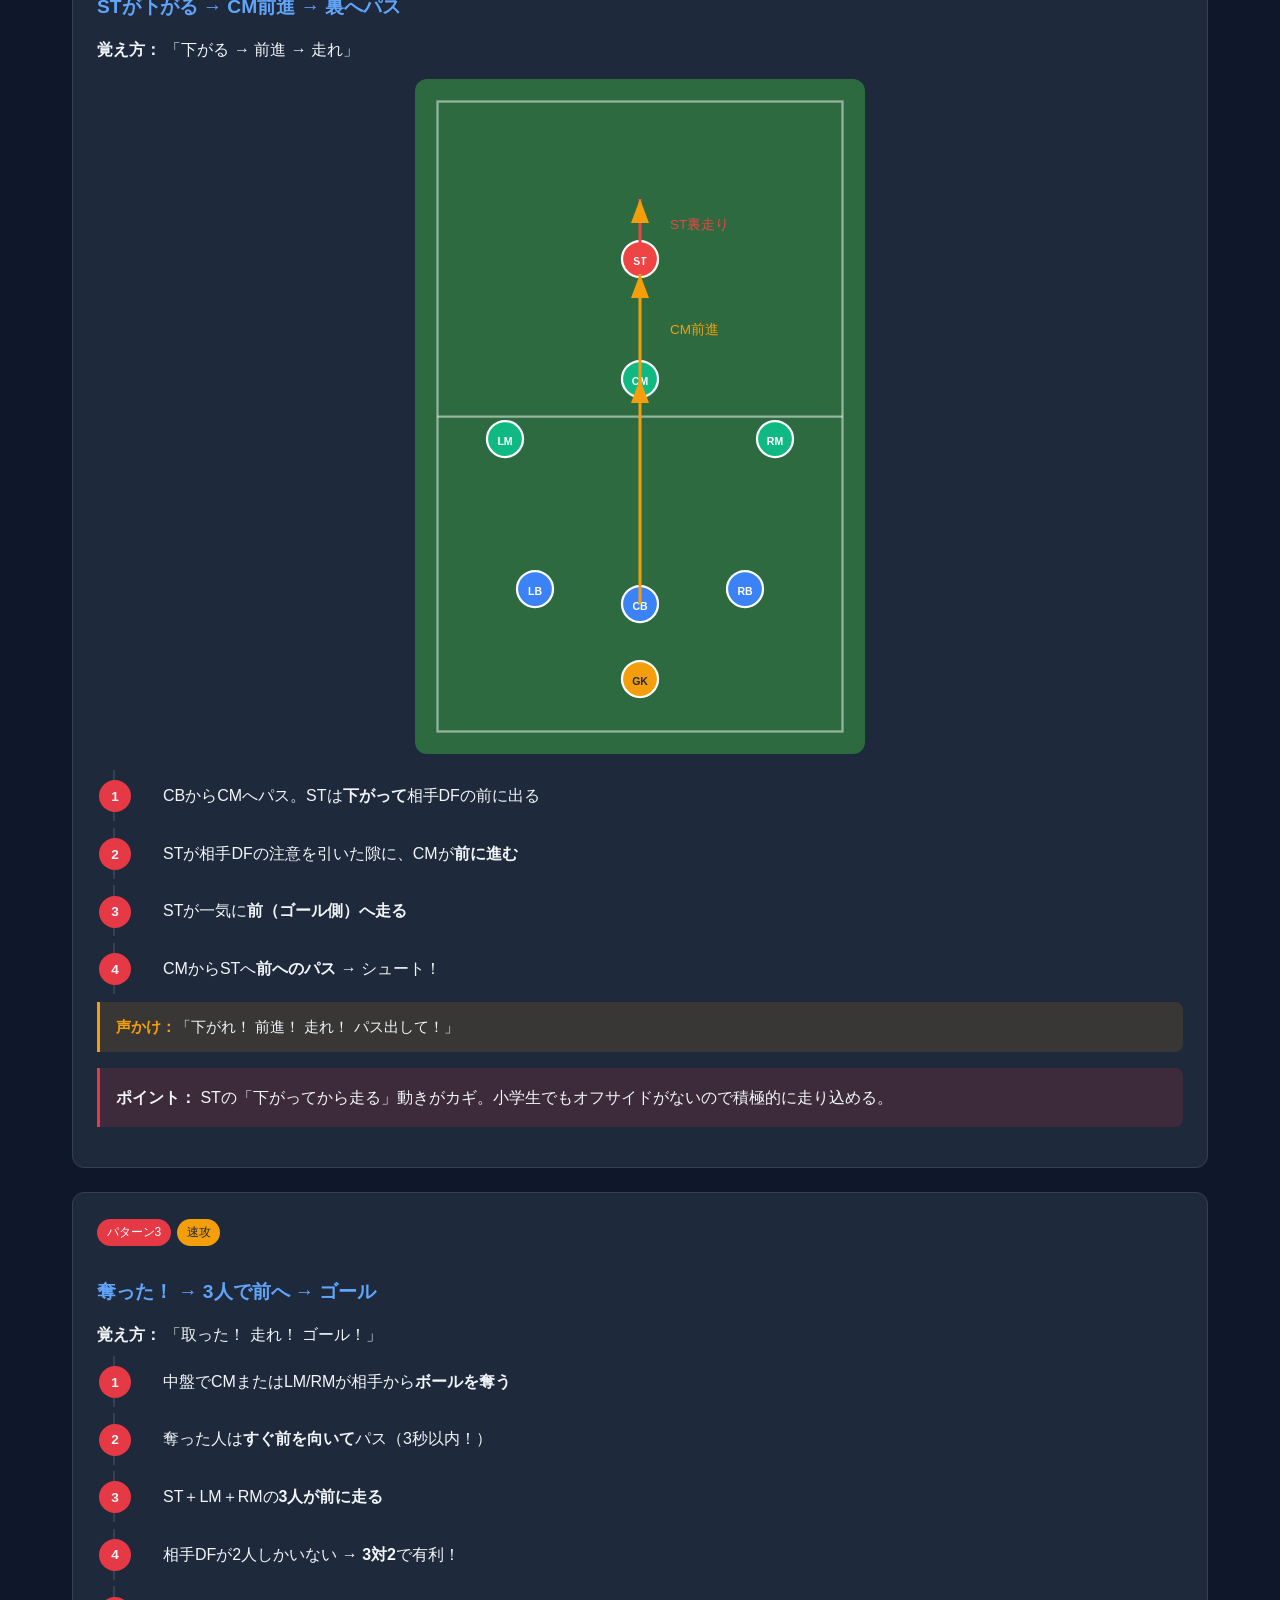
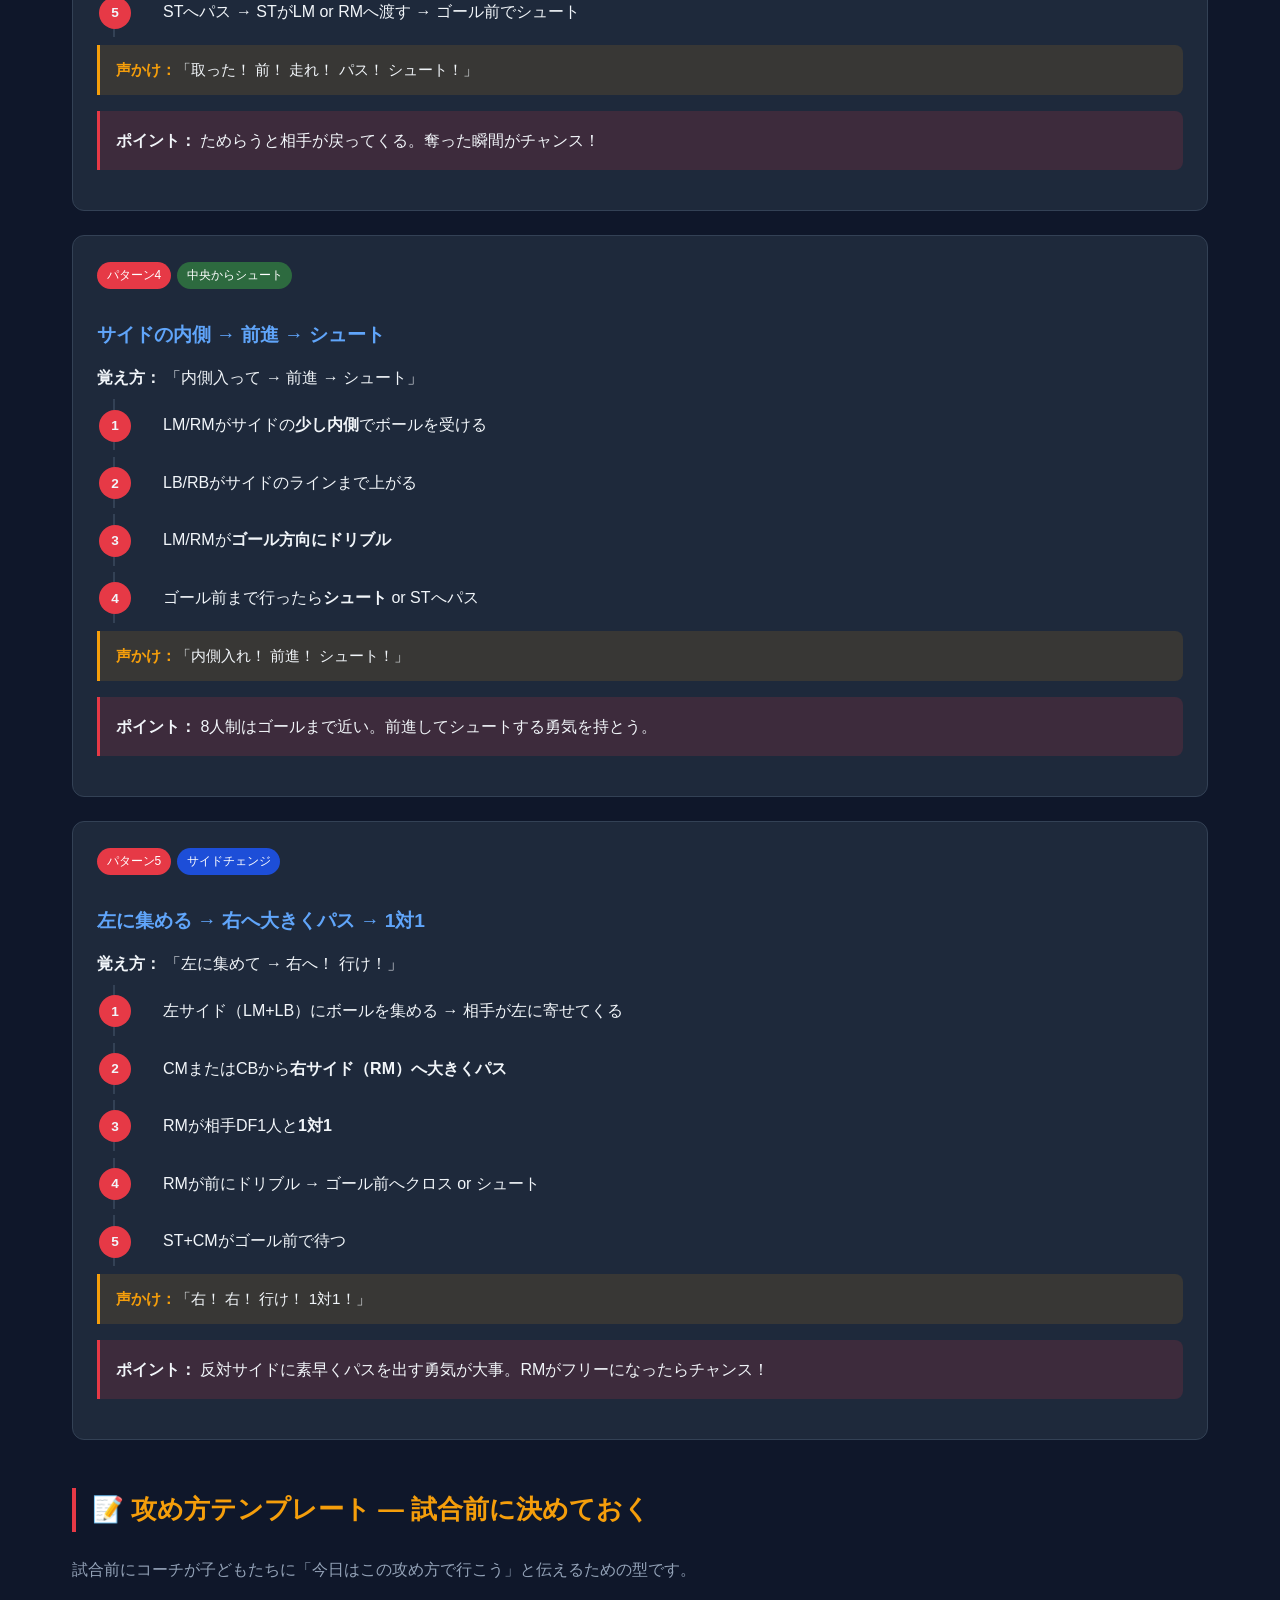
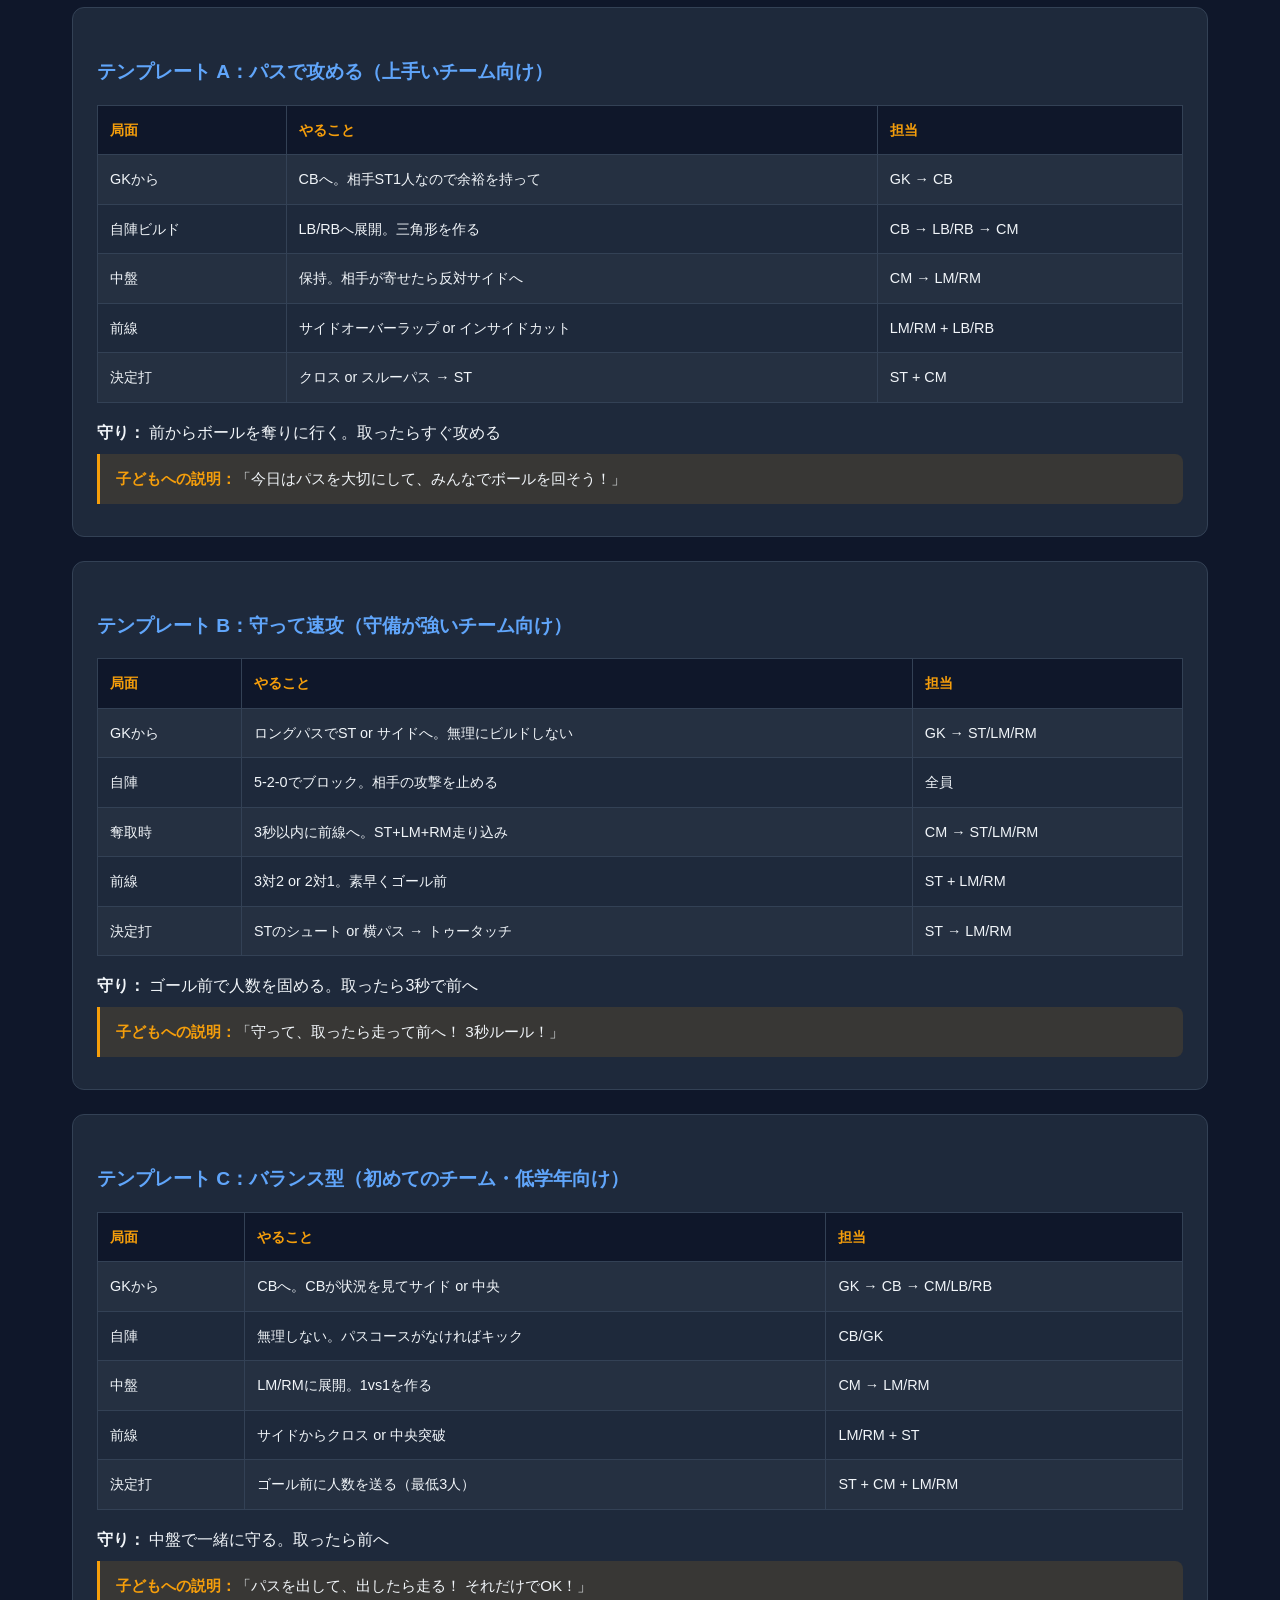
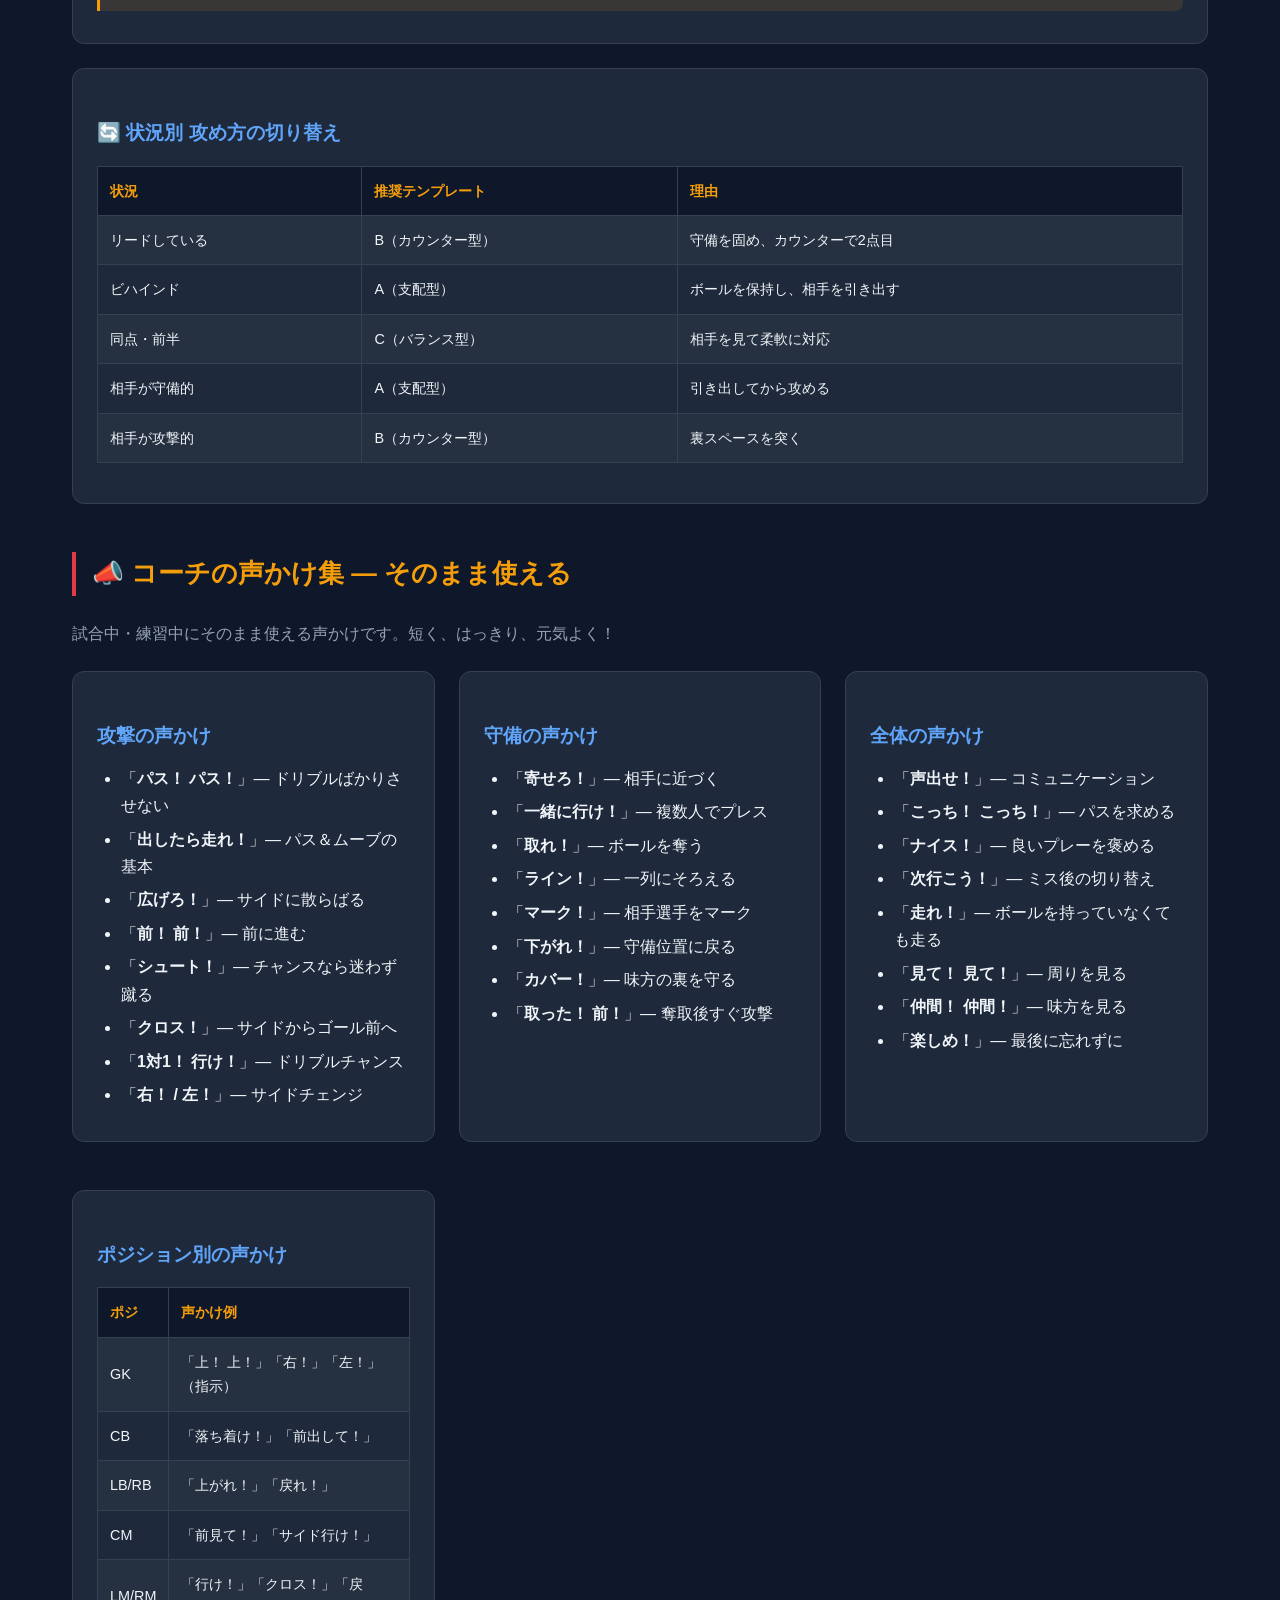
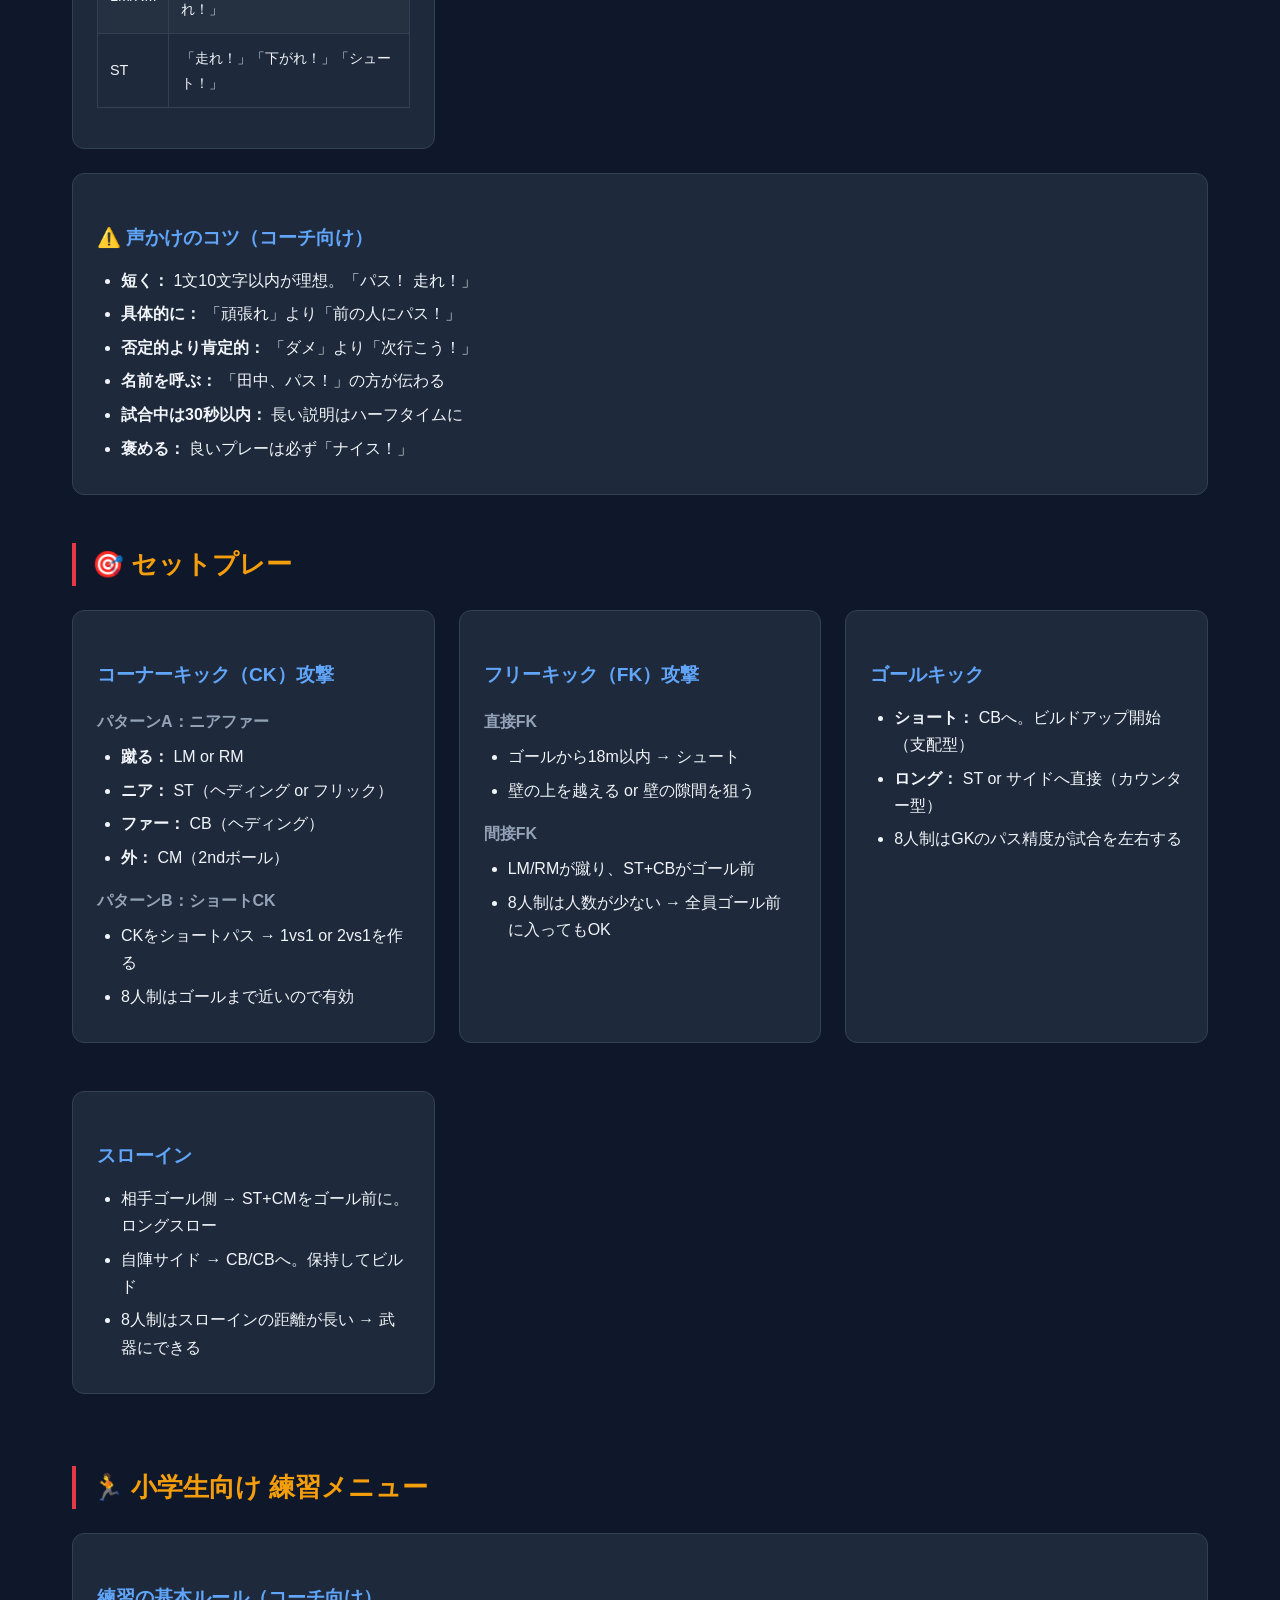
==== commit a93551a2: "Adapt tactics guide for elementary school soccer - Retitle and refocus content for 小学生 (grades 3-6) " ====
--- a/soccer-8v8-331-tactics.html
+++ b/soccer-8v8-331-tactics.html
@@ -3,7 +3,7 @@
 <head>
   <meta charset="UTF-8">
   <meta name="viewport" content="width=device-width, initial-scale=1.0">
-  <title>8人制サッカー 3-3-1 フォーメーション戦術ガイド</title>
+  <title>小学生 8人制サッカー 3-3-1 戦術ガイド</title>
   <style>
     :root {
       --pitch-green: #2d6a3f;
@@ -338,6 +338,27 @@
       border-top: 1px solid var(--border);
     }
 
+    .kids-quote {
+      background: rgba(245, 158, 11, 0.12);
+      border-left: 3px solid var(--accent-yellow);
+      padding: 0.75rem 1rem;
+      border-radius: 0 8px 8px 0;
+      margin: 0.5rem 0;
+      font-size: 0.95rem;
+    }
+
+    .kids-quote strong { color: var(--accent-yellow); }
+
+    .grade-badge {
+      display: inline-block;
+      background: #7c3aed;
+      color: white;
+      font-size: 0.7rem;
+      padding: 0.15rem 0.5rem;
+      border-radius: 4px;
+      margin-left: 0.5rem;
+    }
+
     svg.tactical-svg {
       width: 100%;
       max-width: 450px;
@@ -349,18 +370,20 @@
 <body>
 
 <header>
-  <h1>⚽ 8人制サッカー 3-3-1 フォーメーション<br>戦術完全ガイド</h1>
-  <p>Jリーグ・強豪チームの考え方を8人制に落とし込んだ、攻め・守り・セットプレー・実践パターン集</p>
+  <h1>⚽ 小学生 8人制サッカー 3-3-1<br>戦術ガイド</h1>
+  <p>コーチ・保護者向け。Jリーグの考え方を小学生のレベルに落とし込んだ、攻め・守り・練習メニュー・子どもへの声かけ集</p>
 </header>
 
 <nav>
   <ul>
     <li><a href="#overview">概要</a></li>
+    <li><a href="#elementary">小学生の基本</a></li>
     <li><a href="#formation">フォーメーション</a></li>
     <li><a href="#attack">攻め方</a></li>
     <li><a href="#defense">守り方</a></li>
     <li><a href="#patterns">攻撃パターン</a></li>
     <li><a href="#templates">攻撃テンプレート</a></li>
+    <li><a href="#voices">声かけ集</a></li>
     <li><a href="#setpiece">セットプレー</a></li>
     <li><a href="#training">練習メニュー</a></li>
   </ul>
@@ -370,32 +393,97 @@
 
 <!-- ===== 概要 ===== -->
 <section id="overview">
-  <h2>📋 8人制 3-3-1 とは</h2>
-  <div class="card">
-    <p>8人制サッカーは通常 <strong>GK + フィールド7人</strong> で行われます。3-3-1は<strong>バランス型</strong>の定番フォーメーションで、Jリーグの4-2-3-1や3-4-2-1の考え方を8人制に縮小した形と言えます。</p>
+  <h2>📋 小学生 8人制 3-3-1 とは</h2>
+  <div class="card">
+    <p>小学生サッカーでは、<strong>5・6年生（高学年）</strong>の公式戦・リーグ戦で <strong>GK + フィールド7人の8人制</strong> がよく使われます。3-3-1は<strong>バランスが良く覚えやすい</strong>定番フォーメーションです。</p>
     <br>
-    <p>川崎フロンターレの「位置取りサッカー」、横浜F・マリノスの「ハイプレス＋サイド攻撃」、ヴィッセル神戸の「3バック＋インサイドハーフ」——これら強豪の共通点は<strong>「幅を使い、中央を人数で支配し、前線1人に決定力を集中させる」</strong>ことです。8人制3-3-1でも同じ原則が使えます。</p>
+    <p>プロ（Jリーグ）の考え方をそのまま使うのではなく、<strong>「パスを出す」「走る」「仲間を助ける」</strong> という基本を3-3-1の形で身につけさせるのが小学生サッカーの目的です。勝つことより、<strong>サッカーが好きになること・全員がボールに触れること</strong> を大切にしましょう。</p>
   </div>
 
   <div class="card-grid">
     <div class="card">
-      <h3>8人制の特徴</h3>
-      <ul>
-        <li>ピッチが狭い → 1タッチ・2タッチの速いパスが効く</li>
-        <li>人数が少ない → 1人の空きが大きなチャンスになる</li>
-        <li>全員が攻撃にも守備にも関与する「トータルサッカー」的要素が強い</li>
-        <li>サイドの使い方が勝敗を左右する</li>
-      </ul>
-    </div>
-    <div class="card">
-      <h3>3-3-1の強み</h3>
-      <ul>
-        <li>中盤3人で人数優位を作りやすい</li>
-        <li>守備時は5-2-0に変化し、ブロックが組みやすい</li>
-        <li>サイドバック（WB）が攻撃の幅を提供</li>
-        <li>FW1人に集中供給 → 決定力のある選手を活かせる</li>
-      </ul>
-    </div>
+      <h3>小学生 8人制の特徴</h3>
+      <ul>
+        <li>ピッチが狭い → <strong>短いパス</strong>が効く（ドリブルばかりにしない）</li>
+        <li>人数が少ない → <strong>1人の空き</strong>が大きなチャンスになる</li>
+        <li>全員が攻撃にも守備にも関わる → <strong>「ボールを持ってない人も大切」</strong></li>
+        <li>サイド（横）を使うとゴールに近づきやすい</li>
+        <li>体力的にも無理のない試合時間（1本10〜15分 × 2本 など）</li>
+      </ul>
+    </div>
+    <div class="card">
+      <h3>3-3-1の強み（小学生向け）</h3>
+      <ul>
+        <li>中盤3人で<strong>「三角形」</strong>を作りやすい</li>
+        <li>守るときはみんなで下がって<strong>人数をそろえやすい</strong></li>
+        <li>DF3人で守備の土台が作れる（小学生に安心感）</li>
+        <li>FW1人に集中 → ゴール前に行く役割がはっきりする</li>
+        <li>ポジション名が覚えやすい（コーチの指示が伝わりやすい）</li>
+      </ul>
+    </div>
+  </div>
+</section>
+
+<!-- ===== 小学生の基本 ===== -->
+<section id="elementary">
+  <h2>👦 小学生サッカーで大切なこと</h2>
+
+  <div class="card">
+    <h3>学年別の目安</h3>
+    <table class="comparison-table">
+      <tr><th>学年</th><th>重点</th><th>3-3-1の使い方</th></tr>
+      <tr>
+        <td><strong>3〜4年生</strong><span class="grade-badge">低学年</span></td>
+        <td>ボールに触れる・パス・ドリブル・楽しさ</td>
+        <td>まずは「守る人」「攻める人」の大まかな役割だけ。細かい戦術は後回し</td>
+      </tr>
+      <tr>
+        <td><strong>5年生</strong><span class="grade-badge">高学年</span></td>
+        <td>ポジションの役割・パス＆走る・声を出す</td>
+        <td>3-3-1の形を意識。攻撃パターン1〜2個を練習で覚える</td>
+      </tr>
+      <tr>
+        <td><strong>6年生</strong><span class="grade-badge">高学年</span></td>
+        <td>チーム戦術・セットプレー・試合の読み</td>
+        <td>このガイドの内容を本格的に使える。テンプレートA/B/Cを試合で使い分け</td>
+      </tr>
+    </table>
+  </div>
+
+  <div class="card-grid">
+    <div class="card">
+      <h3>🎯 小学生に優先して教える5つのこと</h3>
+      <ol>
+        <li><strong>パスを出す</strong> — 近くの仲間へ。強すぎず、弱すぎず</li>
+        <li><strong>パスを出したら走る</strong> — ボールを持ってない時間こそチャンス</li>
+        <li><strong>声を出す</strong> — 「こっち！」「マーク！」「上がれ！」</li>
+        <li><strong>ボールを奪ったら前を向く</strong> — すぐ攻撃に切り替える</li>
+        <li><strong>味方を助ける</strong> — 近くにいる仲間の近くを守る・サポートする</li>
+      </ol>
+    </div>
+    <div class="card">
+      <h3>⚠️ 小学生サッカーで避けたいこと</h3>
+      <ul>
+        <li>1人にボールを集中させすぎる（全員が触れない）</li>
+        <li>難しい専門用語ばかり使う（子どもが混乱する）</li>
+        <li>試合中に長い説教（30秒以内の短い指示に）</li>
+        <li>結果（勝ち負け）だけを追いすぎる</li>
+        <li>同じ子をずっと同じポジションに固定する</li>
+      </ul>
+    </div>
+  </div>
+
+  <div class="card">
+    <h3>8人制のルール（よく使われる目安）</h3>
+    <ul>
+      <li><strong>ピッチ：</strong> 約40m × 25m（大会により異なる）</li>
+      <li><strong>ゴール：</strong> 高さ約2m × 幅約5m</li>
+      <li><strong>人数：</strong> GK1 + フィールド7 = 8人</li>
+      <li><strong>オフサイド：</strong> 多くの大会で<strong>なし</strong>（小学生は走り込みやすい！）</li>
+      <li><strong>スローイン：</strong> 足を浮かせず、両手で頭の後ろから投げる</li>
+      <li><strong>ゴールキック：</strong> 手で投げる or 足で蹴る（大会ルールを確認）</li>
+    </ul>
+    <div class="highlight"><strong>ポイント：</strong> オフサイドがないので、FW（ST）は積極的に相手ゴール前を走り回ってOK！</div>
   </div>
 </section>
 
@@ -434,38 +522,38 @@
 
     <div>
       <div class="card">
-        <h3>各ポジションの役割</h3>
+        <h3>各ポジションの役割（小学生向け）</h3>
         <table class="comparison-table">
-          <tr><th>ポジ</th><th>主な役割</th><th>Jリーグ的参考</th></tr>
+          <tr><th>ポジ</th><th>やること</th><th>子どもへの言い方</th></tr>
           <tr>
-            <td><strong>GK</strong></td>
-            <td>ビルドアップの起点。足元での配球、コミュニケーション</td>
-            <td>権田修一型：積極的なフィールドプレーヤー</td>
+            <td><strong>GK</strong><br>（キーパー）</td>
+            <td>ゴールを守る。仲間にパスを出して攻撃を始める。全体を見て声を出す</td>
+            <td>「ゴールを守って、蹴り出したらみんなにパス！」</td>
           </tr>
           <tr>
-            <td><strong>CB</strong></td>
-            <td>最後の守備者。ボール保持、前線へのロングパス</td>
-            <td>板倉滉型：落ち着いたビルドアップ</td>
+            <td><strong>CB</strong><br>（センターバック）</td>
+            <td>真ん中の守備。相手の攻撃を止める。キーパーからボールをもらって前に出す</td>
+            <td>「真ん中を守る番長！ボールをもらったらサイドか前にパス」</td>
           </tr>
           <tr>
-            <td><strong>LB/RB</strong></td>
-            <td>守備の幅、攻撃時はオーバーラップ。クロス供給</td>
-            <td>マリノスSB型：積極的な幅攻撃</td>
+            <td><strong>LB/RB</strong><br>（サイドの守備）</td>
+            <td>左右の守備。攻めるときは前に上がってパスをもらう</td>
+            <td>「サイドを守って、攻めるときは前に上がって！」</td>
           </tr>
           <tr>
-            <td><strong>CM</strong></td>
-            <td>試合の司令塔。攻守のハブ。スペースの創出</td>
-            <td>柴崎岳型：前線への供給、攻守の切替</td>
+            <td><strong>CM</strong><br>（センター）</td>
+            <td>真ん中でボールをつなぐ。前にも後ろにもパス。攻守の切り替え役</td>
+            <td>「みんなの真ん中！ボールをつないで前に出すのが仕事」</td>
           </tr>
           <tr>
-            <td><strong>LM/RM</strong></td>
-            <td>サイドの1vs1、インサイドへのカット、DF支援</td>
-            <td>久保建英型：ドリブル＋パス</td>
+            <td><strong>LM/RM</strong><br>（サイド）</td>
+            <td>左右でボールを受ける。前にドリブル or パス。守るときは下がる</td>
+            <td>「サイドでボールをもらって、前に行くかパスを出す！」</td>
           </tr>
           <tr>
-            <td><strong>ST</strong></td>
-            <td>ゴール前の支点。裏への走り、DFを引きつける</td>
-            <td>古橋亨梧型：動き＋決定力</td>
+            <td><strong>ST</strong><br>（ストライカー）</td>
+            <td>ゴールの前でシュート。相手DFを引きつけて仲間にスペースを作る</td>
+            <td>「ゴールを狙う人！下がってから走って、シュートチャンスを作ろう」</td>
           </tr>
         </table>
       </div>
@@ -475,118 +563,117 @@
 
 <!-- ===== 攻め方 ===== -->
 <section id="attack">
-  <h2>⚔️ 攻め方 — Jリーグ強豪の考え方</h2>
-
-  <div class="card">
-    <h3>基本原則：「幅 → 深さ → 決定打」</h3>
-    <p>Jリーグ上位チームの攻撃は大きく3フェーズに分かれます。8人制でも同じ流れを意識しましょう。</p>
+  <h2>⚔️ 攻め方 — 小学生向け 3つの型</h2>
+
+  <div class="card">
+    <h3>基本の流れ：「パス → 走る → シュート」</h3>
+    <p>プロチーム（Jリーグ）も同じ流れです。小学生にはこの3ステップで教えましょう。</p>
     <ol class="step-list">
-      <li><strong>ビルドアップ（自陣〜中盤）</strong> — GK/CBからサイドまたはCMへ。相手プレスを避けつつ、中盤3人で人数優位を作る</li>
-      <li><strong>プログレス（中盤〜前線）</strong> — サイドへの展開、CMの前進、STの引きつけで相手DFラインを崩す</li>
-      <li><strong>フィニッシュ（最終三分の一）</strong> — クロス、スルーパス、シュート。ゴール前に人数を集中させる</li>
+      <li><strong>自陣（うちのゴール側）</strong> — キーパー・DFから近くの仲間へパス。無理に前に行かない</li>
+      <li><strong>中盤（真ん中）</strong> — サイド（LM/RM）やセンター（CM）でボールをつなぐ。相手が寄せてきたら反対サイドへ</li>
+      <li><strong>前（相手ゴール側）</strong> — ゴール前まで行ったらシュート or 仲間へパス。ゴール前に人数を送る</li>
     </ol>
   </div>
 
   <div class="card-grid">
     <div class="card">
-      <span class="tag">川崎型</span>
-      <h3>位置取りサッカー（Possession）</h3>
-      <ul>
-        <li>ボールを持つ選手の<strong>近くに常に2〜3人</strong>がサポート</li>
-        <li>三角形のパスコースを常に確保</li>
-        <li>相手を引きつけてから<strong>弱いサイド</strong>へ素早く展開</li>
-        <li>焦らず、相手の形が崩れるまで保持</li>
-      </ul>
-      <div class="highlight">
-        <strong>8人制での使い方：</strong> CMがボールを持つ → LM/RMが左右に広がる → CB/LB/RBが後方サポート → 相手MFが寄せたら反対サイドへワンタッチで展開
-      </div>
-    </div>
-
-    <div class="card">
-      <span class="tag blue">マリノス型</span>
-      <h3>ハイプレス＋速攻（Transition）</h3>
-      <ul>
-        <li>相手のビルドアップを<strong>前線から妨害</strong></li>
-        <li>奪取後は<strong>3秒以内</strong>に前線へ送る</li>
-        <li>ST＋LM/RMの3人でゴール前に人数を作る</li>
-        <li>サイドから中央へのカットイン、またはクロス</li>
-      </ul>
-      <div class="highlight">
-        <strong>8人制での使い方：</strong> 相手CBの横パスをST+CMがカット → 奪取即STへ → LM/RMが両サイドに走り込み → 2対1や1対1でゴール前
-      </div>
-    </div>
-
-    <div class="card">
-      <span class="tag yellow">神戸型</span>
-      <h3>3バック＋インサイドハーフ</h3>
-      <ul>
-        <li>LM/RMが<strong>インサイドに入り</strong>、CMと中央で人数を作る</li>
-        <li>LB/RBが<strong>幅を取りに上がる</strong>（WB化）</li>
-        <li>中央3人（CM+LM+RM）で相手MFを上回る</li>
-        <li>STは相手CB2人を引きつけ、インサイドから供給</li>
-      </ul>
-      <div class="highlight">
-        <strong>8人制での使い方：</strong> LM/RMが中央寄りに入る → LB/RBが高い位置で幅 → CMがフリーのスペースで受ける → STへのスルーパス or シュート
-      </div>
-    </div>
-  </div>
-
-  <div class="card">
-    <h3>攻撃時のポジション変化（3-3-1 → 2-3-2-1）</h3>
-    <p>ボールを持って前進するとき、フォーメーションは流動的に変化します。</p>
+      <span class="tag">基本型</span>
+      <h3>① パスでつなぐ攻撃</h3>
+      <ul>
+        <li>ドリブルより<strong>パスを優先</strong>（小学生はドリブルばかりになりがち）</li>
+        <li>ボールを持っている人の<strong>近くに仲間が2人</strong>いる状態を作る</li>
+        <li>相手が寄せてきたら<strong>反対サイド</strong>へ素早くパス</li>
+        <li>焦らず、チャンスが来るまでボールを大切に</li>
+      </ul>
+      <div class="kids-quote"><strong>声かけ：</strong>「近くの人にパス！ 一人で行かないで！」</div>
+    </div>
+
+    <div class="card">
+      <span class="tag blue">速攻型</span>
+      <h3>② 奪ったらすぐ攻める</h3>
+      <ul>
+        <li>ボールを奪ったら<strong>すぐ前を向く</strong></li>
+        <li>3秒以内に前の仲間（ST・サイド）へパス</li>
+        <li>ST＋LM＋RMの<strong>3人で前に走る</strong></li>
+        <li>相手が戻る前にゴール前まで行く</li>
+      </ul>
+      <div class="kids-quote"><strong>声かけ：</strong>「取った！ 前見て！ 走れ！」</div>
+    </div>
+
+    <div class="card">
+      <span class="tag yellow">サイド型</span>
+      <h3>③ 横から攻める</h3>
+      <ul>
+        <li>サイド（LM/RM）でボールを受ける</li>
+        <li>サイドの守備（LB/RB）が<strong>前に上がって</strong>サポート</li>
+        <li>ゴール前へ<strong>センターリング</strong>（横パス）を出す</li>
+        <li>STがゴール前で待ってシュート</li>
+      </ul>
+      <div class="kids-quote"><strong>声かけ：</strong>「サイド行け！ 前上がれ！ クロス出して！」</div>
+    </div>
+  </div>
+
+  <div class="card">
+    <h3>攻めるときのみんなの動き</h3>
+    <p>ボールを持って前に行くとき、全員が少しずつ前に出ます。</p>
     <ul>
-      <li><strong>LB/RB</strong> → ハイポジションで幅を提供（オーバーラップ）</li>
-      <li><strong>LM/RM</strong> → インサイドに入るか、サイドライン際で1vs1</li>
-      <li><strong>CM</strong> → ペナルティエリア前（ハーフスペース）で受ける</li>
-      <li><strong>CB</strong> → 後方でカバー（カウンター対策）</li>
-      <li><strong>ST</strong> → CBラインの裏 or 前で支点</li>
+      <li><strong>LB/RB</strong> → サイドのラインまで前に上がる</li>
+      <li><strong>LM/RM</strong> → サイドでボールをもらう or 前に走る</li>
+      <li><strong>CM</strong> → ゴール前（ペナルティエリア前）で待つ</li>
+      <li><strong>CB</strong> → 一番後ろに残る（相手の速攻対策）</li>
+      <li><strong>ST</strong> → ゴール前 or 相手DFの前で待つ</li>
     </ul>
+    <div class="kids-quote"><strong>声かけ：</strong>「ボール持ってる人の近くに行け！ 離れすぎないで！」</div>
   </div>
 </section>
 
 <!-- ===== 守り方 ===== -->
 <section id="defense">
-  <h2>🛡️ 守り方 — 組織的ディフェンス</h2>
-
-  <div class="card">
-    <h3>守備の基本：5-2-0 ミッドブロック</h3>
-    <p>8人制3-3-1の守備形は <strong>5-2-0</strong>（DF3 + MF2、FW1は相手CBをマーク）が基本です。Jリーグでも主流の「ミッドブロック」を採用します。</p>
+  <h2>🛡️ 守り方 — 小学生向け</h2>
+
+  <div class="card">
+    <h3>守るときの基本：「みんなで下がって、人数をそろえる」</h3>
+    <p>8人制3-3-1で守るときは、<strong>DF3人 + MF2人</strong> が下がって守り、ST1人が相手のボール持ちを見ます。小学生には「みんなでゴールを守ろう」と伝えましょう。</p>
+    <div class="kids-quote"><strong>声かけ：</strong>「ボールより人！ 相手より人数多く守れ！」</div>
   </div>
 
   <div class="card-grid">
     <div class="card">
-      <h3>守備原則 ①：ブロックの厚み</h3>
-      <ul>
-        <li>DFラインとMFラインの距離は <strong>10〜15m</strong> を目安</li>
-        <li>縦のラインを揃え、スルーパスの隙をなくす</li>
-        <li>CBは最後方に残り、LB/RBはサイドをカバー</li>
-        <li>相手ST1人に対してCB+CMで2対1を作る</li>
-      </ul>
-    </div>
-    <div class="card">
-      <h3>守備原則 ②：プレスのタイミング</h3>
-      <ul>
-        <li><strong>高いプレス：</strong> 相手GK/CBの受けた瞬間にST+CMが寄せる（マリノス型）</li>
-        <li><strong>ミッドプレス：</strong> 中盤で待ち、横パスを誘ってから奪う（川崎型）</li>
-        <li><strong>ローブロック：</strong> ペナルティエリア前で人数を固める（神戸型）</li>
-      </ul>
-    </div>
-    <div class="card">
-      <h3>守備原則 ③：奪取後の動き</h3>
-      <ul>
-        <li>奪ったら<strong>即座に前を向く</strong>（ターンオーバー）</li>
-        <li>ST+LM/RMが前線に走り込み開始</li>
-        <li>CMが最初のパスを出す「出口」になる</li>
-        <li>カウンターは3秒ルール：3秒以内に前線へ</li>
-      </ul>
-    </div>
-    <div class="card">
-      <h3>守備原則 ④：セットプレー守備</h3>
-      <ul>
-        <li>FK：壁3人＋残り4人でゾーン（8人制は人数が少ないため壁を厚く）</li>
-        <li>CK：ニアポスト1人＋ファー2人＋残りはマーク</li>
-        <li>スローイン：ニア1人＋他はライン維持</li>
-        <li>ゴールキック：DFラインを上げてコンパクトに</li>
+      <h3>守備 ①：一列にそろえる</h3>
+      <ul>
+        <li>DFとMFの距離を<strong>近く</strong>保つ（離れすぎない）</li>
+        <li>縦（前後）のラインをそろえる → 裏へのパスを防ぐ</li>
+        <li>CBは一番後ろ。LB/RBは左右をカバー</li>
+        <li>相手ST1人にはCB+CMで2人で守る</li>
+      </ul>
+      <div class="kids-quote"><strong>声かけ：</strong>「ラインそろえて！ 離れないで！」</div>
+    </div>
+    <div class="card">
+      <h3>守備 ②：ボールを奪うタイミング</h3>
+      <ul>
+        <li><strong>前から攻める：</strong> ST+CMが相手に寄せて奪う（元気なチーム向け）</li>
+        <li><strong>中盤で待つ：</strong> 中盤で待って、横パスを出した瞬間に奪う（基本）</li>
+        <li><strong>ゴール前で固める：</strong> ゴール前に人数を集めて守る（リード中向け）</li>
+      </ul>
+      <div class="kids-quote"><strong>声かけ：</strong>「寄せろ！ 一緒に行け！ 取れ！」</div>
+    </div>
+    <div class="card">
+      <h3>守備 ③：奪ったらすぐ攻め</h3>
+      <ul>
+        <li>ボールを奪ったら<strong>すぐ前を向く</strong></li>
+        <li>ST+LM+RMが前に走り始める</li>
+        <li>CMが最初のパスを出す</li>
+        <li><strong>3秒ルール：</strong> 3秒以内に前の仲間へパス！</li>
+      </ul>
+      <div class="kids-quote"><strong>声かけ：</strong>「取った！ 前！ 走れ走れ！」</div>
+    </div>
+    <div class="card">
+      <h3>守備 ④：セットプレー</h3>
+      <ul>
+        <li><strong>FK（フリーキック）：</strong> 壁を2〜3人。残りはゴールを守る</li>
+        <li><strong>CK（コーナーキック）：</strong> ゴール前に人数を集める。1人1人マーク</li>
+        <li><strong>スローイン：</strong> 相手に近づきすぎない。ラインを保つ</li>
+        <li><strong>ゴールキック：</strong> DFラインを上げてコンパクトに</li>
       </ul>
     </div>
   </div>
@@ -621,14 +708,14 @@
 
 <!-- ===== 攻撃パターン ===== -->
 <section id="patterns">
-  <h2>🎯 実践攻撃パターン（5選）</h2>
-  <p style="margin-bottom:1.5rem; color:var(--muted);">実際の試合で使える具体的な攻撃の流れです。練習で繰り返し、試合で使えるようにしましょう。</p>
+  <h2>🎯 試合で使える攻撃パターン（5選）</h2>
+  <p style="margin-bottom:1.5rem; color:var(--muted);">練習で何度もやって、試合で「決まってる動き」として使えるようにしましょう。5〜6年生向け。</p>
 
   <!-- パターン1 -->
   <div class="card">
-    <span class="tag">パターン1</span><span class="tag green">サイドオーバーラップ</span>
-    <h3>サイド展開 → オーバーラップ → クロス</h3>
-    <p><strong>参考：</strong> 横浜F・マリノスの定番サイド攻撃</p>
+    <span class="tag">パターン1</span><span class="tag green">サイド攻撃</span>
+    <h3>サイドに出す → 前に上がる → クロス</h3>
+    <p><strong>覚え方：</strong> 「サイド → 上がれ → クロス」</p>
 
     <svg class="tactical-svg" viewBox="0 0 300 450" xmlns="http://www.w3.org/2000/svg">
       <rect width="300" height="450" fill="#2d6a3f" rx="8"/>
@@ -668,19 +755,20 @@
     </svg>
 
     <ol class="step-list">
-      <li>CMがボールを持ち、左サイドのLMへパス（相手MFの注意を左に引く）</li>
-      <li>LMがサイドライン際でボールを保持。同時にLBが<strong>オーバーラップ</strong>で前に上がる</li>
-      <li>LMはLBへパス、または1vs1で相手DFを抜く</li>
-      <li>LB（またはLM）がゴール前へ<strong>クロス</strong>。STがニアポスト、CMがファーポストへ走り込む</li>
+      <li>CM（センター）がボールを持ち、左サイドのLMへパス</li>
+      <li>LMがサイドでボールを保持。同時にLB（左の守備）が<strong>前に上がる</strong></li>
+      <li>LMはLBへパス、または前にドリブル</li>
+      <li>ゴール前へ<strong>横パス（クロス）</strong>。STがゴール前で待ってシュート！</li>
     </ol>
-    <div class="highlight"><strong>ポイント：</strong> LBのオーバーラップが鍵。LMがボールを持つ間にLBが走り込むタイミングを合わせる。RM/CMはファーポストカバー。</div>
+    <div class="kids-quote"><strong>声かけ：</strong>「左サイド！ 前上がれ！ クロス！ ゴール前行け！」</div>
+    <div class="highlight"><strong>ポイント：</strong> LBが前に上がるタイミングが大事。LMがボールを持っている間にLBが走る。</div>
   </div>
 
   <!-- パターン2 -->
   <div class="card">
     <span class="tag">パターン2</span><span class="tag blue">中央突破</span>
-    <h3>ST引きつけ → CM前進 → スルーパス</h3>
-    <p><strong>参考：</strong> 川崎フロンターレの中央突破</p>
+    <h3>STが下がる → CM前進 → 裏へパス</h3>
+    <p><strong>覚え方：</strong> 「下がる → 前進 → 走れ」</p>
 
     <svg class="tactical-svg" viewBox="0 0 300 450" xmlns="http://www.w3.org/2000/svg">
       <rect width="300" height="450" fill="#2d6a3f" rx="8"/>
@@ -710,70 +798,73 @@
     </svg>
 
     <ol class="step-list">
-      <li>CBからCMへパス。STは<strong>下がって</strong>相手CBを引きつける（ドロップ）</li>
-      <li>STが相手CB2人の注意を引いた隙に、CMが<strong>ドリブルまたはパス</strong>で前進</li>
-      <li>STが一気に<strong>裏へ走り込み</strong>（オフサイドラインの裏）</li>
-      <li>CMからSTへ<strong>スルーパス</strong> → 1対1 with GK → シュート</li>
+      <li>CBからCMへパス。STは<strong>下がって</strong>相手DFの前に出る</li>
+      <li>STが相手DFの注意を引いた隙に、CMが<strong>前に進む</strong></li>
+      <li>STが一気に<strong>前（ゴール側）へ走る</strong></li>
+      <li>CMからSTへ<strong>前へのパス</strong> → シュート！</li>
     </ol>
-    <div class="highlight"><strong>ポイント：</strong> STの「下がってから走る」動きが最重要。相手CBを1人引きつければ、CM前進のスペースが生まれる。</div>
+    <div class="kids-quote"><strong>声かけ：</strong>「下がれ！ 前進！ 走れ！ パス出して！」</div>
+    <div class="highlight"><strong>ポイント：</strong> STの「下がってから走る」動きがカギ。小学生でもオフサイドがないので積極的に走り込める。</div>
   </div>
 
   <!-- パターン3 -->
   <div class="card">
-    <span class="tag">パターン3</span><span class="tag yellow">カウンター</span>
-    <h3>奪取 → 即展開 → 3対2速攻</h3>
-    <p><strong>参考：</strong> 横浜F・マリノスの速攻（アンチ・プレス）</p>
+    <span class="tag">パターン3</span><span class="tag yellow">速攻</span>
+    <h3>奪った！ → 3人で前へ → ゴール</h3>
+    <p><strong>覚え方：</strong> 「取った！ 走れ！ ゴール！」</p>
 
     <ol class="step-list">
-      <li>中盤でCMまたはLM/RMが相手から<strong>ボール奪取</strong></li>
-      <li>奪取した選手は<strong>即座に前を向く</strong>（ターンオーバー）。3秒以内にパス</li>
-      <li>ST＋LM＋RMの<strong>3人が前線へ</strong>走り込み（トランジション）</li>
-      <li>相手DFは2人しか戻れていない → <strong>3対2</strong>の数的優位</li>
-      <li>ボール保持者がSTへ送る → STが<strong>LM or RM</strong>へ横パス → ゴール前で2対1</li>
+      <li>中盤でCMまたはLM/RMが相手から<strong>ボールを奪う</strong></li>
+      <li>奪った人は<strong>すぐ前を向いて</strong>パス（3秒以内！）</li>
+      <li>ST＋LM＋RMの<strong>3人が前に走る</strong></li>
+      <li>相手DFが2人しかいない → <strong>3対2</strong>で有利！</li>
+      <li>STへパス → STがLM or RMへ渡す → ゴール前でシュート</li>
     </ol>
-    <div class="highlight"><strong>ポイント：</strong> 「奪った瞬間」が勝負。ためらうと相手が戻る。STは中央、LM/RMは両サイドに広がる。</div>
+    <div class="kids-quote"><strong>声かけ：</strong>「取った！ 前！ 走れ！ パス！ シュート！」</div>
+    <div class="highlight"><strong>ポイント：</strong> ためらうと相手が戻ってくる。奪った瞬間がチャンス！</div>
   </div>
 
   <!-- パターン4 -->
   <div class="card">
-    <span class="tag">パターン4</span><span class="tag green">インサイドカット</span>
-    <h3>LM/RMインサイド → ハーフスペース → シュート</h3>
-    <p><strong>参考：</strong> ヴィッセル神戸のインサイドハーフ戦術</p>
+    <span class="tag">パターン4</span><span class="tag green">中央からシュート</span>
+    <h3>サイドの内側 → 前進 → シュート</h3>
+    <p><strong>覚え方：</strong> 「内側入って → 前進 → シュート」</p>
 
     <ol class="step-list">
-      <li>LM/RMがサイドではなく<strong>中央寄り（ハーフスペース）</strong>でボールを受ける</li>
-      <li>LB/RBがサイドライン際まで上がり、幅を提供</li>
-      <li>LM/RMが<strong>インサイドにカット</strong>し、DFラインの間を突破</li>
-      <li>STが相手CBを引きつけ、LM/RMが<strong>フットワークで1vs1</strong></li>
-      <li>ペナルティエリア前で<strong>シュート</strong> or STへのパス</li>
+      <li>LM/RMがサイドの<strong>少し内側</strong>でボールを受ける</li>
+      <li>LB/RBがサイドのラインまで上がる</li>
+      <li>LM/RMが<strong>ゴール方向にドリブル</strong></li>
+      <li>ゴール前まで行ったら<strong>シュート</strong> or STへパス</li>
     </ol>
-    <div class="highlight"><strong>ポイント：</strong> 8人制はゴールまでの距離が短い。ハーフスペースからのシュートは非常に有効。LM/RMの技術力が問われる。</div>
+    <div class="kids-quote"><strong>声かけ：</strong>「内側入れ！ 前進！ シュート！」</div>
+    <div class="highlight"><strong>ポイント：</strong> 8人制はゴールまで近い。前進してシュートする勇気を持とう。</div>
   </div>
 
   <!-- パターン5 -->
   <div class="card">
-    <span class="tag">パターン5</span><span class="tag blue">スイッチ</span>
-    <h3>密集 → 反対サイドへスイッチ → 1vs1</h3>
-    <p><strong>参考：</strong> 川崎フロンターレのサイドチェンジ</p>
+    <span class="tag">パターン5</span><span class="tag blue">サイドチェンジ</span>
+    <h3>左に集める → 右へ大きくパス → 1対1</h3>
+    <p><strong>覚え方：</strong> 「左に集めて → 右へ！ 行け！」</p>
 
     <ol class="step-list">
-      <li>左サイド（LM+LB）にボールを集中させ、<strong>相手MF/DFを左に引き寄せる</strong></li>
-      <li>CMまたはCBから<strong>ロングパスで右サイド</strong>（RM）へ一気にスイッチ</li>
-      <li>RMが相手DF1人との<strong>1vs1</strong>局面を作る</li>
-      <li>RMがドリブルで突破 → ゴール前へクロス or シュート</li>
-      <li>ST＋CMがゴール前で走り込み</li>
+      <li>左サイド（LM+LB）にボールを集める → 相手が左に寄せてくる</li>
+      <li>CMまたはCBから<strong>右サイド（RM）へ大きくパス</strong></li>
+      <li>RMが相手DF1人と<strong>1対1</strong></li>
+      <li>RMが前にドリブル → ゴール前へクロス or シュート</li>
+      <li>ST+CMがゴール前で待つ</li>
     </ol>
-    <div class="highlight"><strong>ポイント：</strong> 8人制はピッチが狭いので、スイッチのタイミングが早いほど効果的。CBから直接RMへ送る勇気も必要。</div>
+    <div class="kids-quote"><strong>声かけ：</strong>「右！ 右！ 行け！ 1対1！」</div>
+    <div class="highlight"><strong>ポイント：</strong> 反対サイドに素早くパスを出す勇気が大事。RMがフリーになったらチャンス！</div>
   </div>
 </section>
 
 <!-- ===== 攻撃テンプレート ===== -->
 <section id="templates">
-  <h2>📝 攻撃テンプレート — 試合前チェックリスト</h2>
-  <p style="margin-bottom:1.5rem; color:var(--muted);">試合前にチーム全員で確認する「攻め方の型」です。状況に応じて使い分けましょう。</p>
-
-  <div class="card">
-    <h3>テンプレート A：支配型（相手より上手いチーム向け）</h3>
+  <h2>📝 攻め方テンプレート — 試合前に決めておく</h2>
+  <p style="margin-bottom:1.5rem; color:var(--muted);">試合前にコーチが子どもたちに「今日はこの攻め方で行こう」と伝えるための型です。</p>
+
+  <div class="card">
+    <h3>テンプレート A：パスで攻める（上手いチーム向け）</h3>
     <table class="comparison-table">
       <tr><th>局面</th><th>やること</th><th>担当</th></tr>
       <tr><td>GKから</td><td>CBへ。相手ST1人なので余裕を持って</td><td>GK → CB</td></tr>
@@ -782,11 +873,12 @@
       <tr><td>前線</td><td>サイドオーバーラップ or インサイドカット</td><td>LM/RM + LB/RB</td></tr>
       <tr><td>決定打</td><td>クロス or スルーパス → ST</td><td>ST + CM</td></tr>
     </table>
-    <p><strong>守備：</strong> ハイプレス。相手ビルドアップを妨害 → 奪取即攻撃</p>
-  </div>
-
-  <div class="card">
-    <h3>テンプレート B：カウンター型（相手より速い・守備的チーム向け）</h3>
+    <p><strong>守り：</strong> 前からボールを奪りに行く。取ったらすぐ攻める</p>
+    <div class="kids-quote"><strong>子どもへの説明：</strong>「今日はパスを大切にして、みんなでボールを回そう！」</div>
+  </div>
+
+  <div class="card">
+    <h3>テンプレート B：守って速攻（守備が強いチーム向け）</h3>
     <table class="comparison-table">
       <tr><th>局面</th><th>やること</th><th>担当</th></tr>
       <tr><td>GKから</td><td>ロングパスでST or サイドへ。無理にビルドしない</td><td>GK → ST/LM/RM</td></tr>
@@ -795,11 +887,12 @@
       <tr><td>前線</td><td>3対2 or 2対1。素早くゴール前</td><td>ST + LM/RM</td></tr>
       <tr><td>決定打</td><td>STのシュート or 横パス → トゥータッチ</td><td>ST → LM/RM</td></tr>
     </table>
-    <p><strong>守備：</strong> ローブロック。ペナルティエリア前で人数を固める</p>
-  </div>
-
-  <div class="card">
-    <h3>テンプレート C：バランス型（万能・初めてのチーム向け）</h3>
+    <p><strong>守り：</strong> ゴール前で人数を固める。取ったら3秒で前へ</p>
+    <div class="kids-quote"><strong>子どもへの説明：</strong>「守って、取ったら走って前へ！ 3秒ルール！」</div>
+  </div>
+
+  <div class="card">
+    <h3>テンプレート C：バランス型（初めてのチーム・低学年向け）</h3>
     <table class="comparison-table">
       <tr><th>局面</th><th>やること</th><th>担当</th></tr>
       <tr><td>GKから</td><td>CBへ。CBが状況を見てサイド or 中央</td><td>GK → CB → CM/LB/RB</td></tr>
@@ -808,7 +901,8 @@
       <tr><td>前線</td><td>サイドからクロス or 中央突破</td><td>LM/RM + ST</td></tr>
       <tr><td>決定打</td><td>ゴール前に人数を送る（最低3人）</td><td>ST + CM + LM/RM</td></tr>
     </table>
-    <p><strong>守備：</strong> ミッドブロック。中盤で奪ってから攻撃に切り替え</p>
+    <p><strong>守り：</strong> 中盤で一緒に守る。取ったら前へ</p>
+    <div class="kids-quote"><strong>子どもへの説明：</strong>「パスを出して、出したら走る！ それだけでOK！」</div>
   </div>
 
   <div class="card">
@@ -824,6 +918,78 @@
   </div>
 </section>
 
+<!-- ===== 声かけ集 ===== -->
+<section id="voices">
+  <h2>📣 コーチの声かけ集 — そのまま使える</h2>
+  <p style="margin-bottom:1.5rem; color:var(--muted);">試合中・練習中にそのまま使える声かけです。短く、はっきり、元気よく！</p>
+
+  <div class="card-grid">
+    <div class="card">
+      <h3>攻撃の声かけ</h3>
+      <ul>
+        <li>「<strong>パス！ パス！</strong>」— ドリブルばかりさせない</li>
+        <li>「<strong>出したら走れ！</strong>」— パス＆ムーブの基本</li>
+        <li>「<strong>広げろ！</strong>」— サイドに散らばる</li>
+        <li>「<strong>前！ 前！</strong>」— 前に進む</li>
+        <li>「<strong>シュート！</strong>」— チャンスなら迷わず蹴る</li>
+        <li>「<strong>クロス！</strong>」— サイドからゴール前へ</li>
+        <li>「<strong>1対1！ 行け！</strong>」— ドリブルチャンス</li>
+        <li>「<strong>右！ / 左！</strong>」— サイドチェンジ</li>
+      </ul>
+    </div>
+    <div class="card">
+      <h3>守備の声かけ</h3>
+      <ul>
+        <li>「<strong>寄せろ！</strong>」— 相手に近づく</li>
+        <li>「<strong>一緒に行け！</strong>」— 複数人でプレス</li>
+        <li>「<strong>取れ！</strong>」— ボールを奪う</li>
+        <li>「<strong>ライン！</strong>」— 一列にそろえる</li>
+        <li>「<strong>マーク！</strong>」— 相手選手をマーク</li>
+        <li>「<strong>下がれ！</strong>」— 守備位置に戻る</li>
+        <li>「<strong>カバー！</strong>」— 味方の裏を守る</li>
+        <li>「<strong>取った！ 前！</strong>」— 奪取後すぐ攻撃</li>
+      </ul>
+    </div>
+    <div class="card">
+      <h3>全体の声かけ</h3>
+      <ul>
+        <li>「<strong>声出せ！</strong>」— コミュニケーション</li>
+        <li>「<strong>こっち！ こっち！</strong>」— パスを求める</li>
+        <li>「<strong>ナイス！</strong>」— 良いプレーを褒める</li>
+        <li>「<strong>次行こう！</strong>」— ミス後の切り替え</li>
+        <li>「<strong>走れ！</strong>」— ボールを持っていなくても走る</li>
+        <li>「<strong>見て！ 見て！</strong>」— 周りを見る</li>
+        <li>「<strong>仲間！ 仲間！</strong>」— 味方を見る</li>
+        <li>「<strong>楽しめ！</strong>」— 最後に忘れずに</li>
+      </ul>
+    </div>
+    <div class="card">
+      <h3>ポジション別の声かけ</h3>
+      <table class="comparison-table">
+        <tr><th>ポジ</th><th>声かけ例</th></tr>
+        <tr><td>GK</td><td>「上！ 上！」「右！」「左！」（指示）</td></tr>
+        <tr><td>CB</td><td>「落ち着け！」「前出して！」</td></tr>
+        <tr><td>LB/RB</td><td>「上がれ！」「戻れ！」</td></tr>
+        <tr><td>CM</td><td>「前見て！」「サイド行け！」</td></tr>
+        <tr><td>LM/RM</td><td>「行け！」「クロス！」「戻れ！」</td></tr>
+        <tr><td>ST</td><td>「走れ！」「下がれ！」「シュート！」</td></tr>
+      </table>
+    </div>
+  </div>
+
+  <div class="card">
+    <h3>⚠️ 声かけのコツ（コーチ向け）</h3>
+    <ul>
+      <li><strong>短く：</strong> 1文10文字以内が理想。「パス！ 走れ！」</li>
+      <li><strong>具体的に：</strong> 「頑張れ」より「前の人にパス！」</li>
+      <li><strong>否定的より肯定的：</strong> 「ダメ」より「次行こう！」</li>
+      <li><strong>名前を呼ぶ：</strong> 「田中、パス！」の方が伝わる</li>
+      <li><strong>試合中は30秒以内：</strong> 長い説明はハーフタイムに</li>
+      <li><strong>褒める：</strong> 良いプレーは必ず「ナイス！」</li>
+    </ul>
+  </div>
+</section>
+
 <!-- ===== セットプレー ===== -->
 <section id="setpiece">
   <h2>🎯 セットプレー</h2>
@@ -878,60 +1044,104 @@
 
 <!-- ===== 練習メニュー ===== -->
 <section id="training">
-  <h2>🏃 練習メニュー</h2>
+  <h2>🏃 小学生向け 練習メニュー</h2>
+
+  <div class="card">
+    <h3>練習の基本ルール（コーチ向け）</h3>
+    <ul>
+      <li><strong>1つの練習は15分以内</strong> — 小学生の集中力に合わせる</li>
+      <li><strong>ボール触る時間を最大化</strong> — 列に並んで待たせない</li>
+      <li><strong>ゲーム形式を多めに</strong> — 楽しさが一番</li>
+      <li><strong>全員同じポジションを経験</strong> — FWばかりやGKばかりにしない</li>
+      <li><strong>最後に必ず試合形式</strong> — 練習の成果を試す時間</li>
+    </ul>
+  </div>
 
   <div class="card-grid">
     <div class="card">
-      <h3>パス＆ムーブ（15分）</h3>
-      <ul>
-        <li>3人三角パス → 8人制の基本</li>
-        <li>1タッチ・2タッチの切替</li>
-        <li>「パス → 走る → 受ける」の繰り返し</li>
-      </ul>
-    </div>
-    <div class="card">
-      <h3>サイドオーバーラップ（15分）</h3>
-      <ul>
-        <li>LM+LBの2対1ドリル</li>
-        <li>オーバーラップのタイミング合わせ</li>
-        <li>クロス → STのヘディング/ボレー</li>
-      </ul>
-    </div>
-    <div class="card">
-      <h3>3対2 カウンター（15分）</h3>
-      <ul>
-        <li>中盤で奪取 → 3人で前線へ</li>
-        <li>3秒ルールを徹底</li>
-        <li>ST+LM+RMの走り方を統一</li>
-      </ul>
-    </div>
-    <div class="card">
-      <h3>5対5 ゲーム形式（20分）</h3>
-      <ul>
-        <li>実際の3-3-1（GK除く）で対戦</li>
+      <h3>① パス＆走る（10分）</h3>
+      <ul>
+        <li>3人1組で三角パス</li>
+        <li>「パス → 走る → 受ける」を繰り返す</li>
+        <li>1タッチパスに挑戦（慣れたら）</li>
+        <li><strong>声かけ：</strong>「出したら走れ！」</li>
+      </ul>
+    </div>
+    <div class="card">
+      <h3>② サイド攻撃（10分）</h3>
+      <ul>
+        <li>LM+LBの2人でサイドを攻める</li>
+        <li>LBが前に上がるタイミング合わせ</li>
+        <li>ゴール前へクロス → STがシュート</li>
+        <li><strong>声かけ：</strong>「前上がれ！ クロス！」</li>
+      </ul>
+    </div>
+    <div class="card">
+      <h3>③ 3対2 速攻（10分）</h3>
+      <ul>
+        <li>中盤でボールを置いて、奪いに行く</li>
+        <li>奪ったら3人で前へ走る</li>
+        <li>3秒以内にゴール前まで</li>
+        <li><strong>声かけ：</strong>「取った！ 走れ！」</li>
+      </ul>
+    </div>
+    <div class="card">
+      <h3>④ ミニゲーム 4対4（15分）</h3>
+      <ul>
+        <li>小さいコートで4対4（GK除く）</li>
+        <li>今日の攻撃パターン1つを意識</li>
+        <li>得点したら「どうやって点取った？」と聞く</li>
+        <li><strong>声かけ：</strong>「ナイス！ 次も行こう！」</li>
+      </ul>
+    </div>
+    <div class="card">
+      <h3>⑤ 8人制ゲーム（15分）</h3>
+      <ul>
+        <li>実際の3-3-1で対戦</li>
         <li>テンプレートA/B/Cを交代で試す</li>
-        <li>試合後に振り返り（5分）</li>
-      </ul>
-    </div>
-  </div>
-
-  <div class="card">
-    <h3>試合前ミーティング（5分で確認）</h3>
+        <li>1本10分 × 2本</li>
+        <li>ハーフタイムに1分だけ振り返り</li>
+      </ul>
+    </div>
+    <div class="card">
+      <h3>⑥ シュート練習（10分）</h3>
+      <ul>
+        <li>ゴール前からシュート（近距離から）</li>
+        <li>両足で蹴れるように（利き足だけに偏らない）</li>
+        <li>「迷わず蹴る」ことを褒める</li>
+        <li><strong>声かけ：</strong>「シュート！ ナイス！」</li>
+      </ul>
+    </div>
+  </div>
+
+  <div class="card">
+    <h3>試合前ミーティング（3分・子ども向け）</h3>
     <ol>
-      <li>今日のテンプレートは A / B / C のどれか？</li>
-      <li>セットプレーの担当確認（CK/FK蹴り手、ニア/ファー）</li>
-      <li>守備のライン：ハイ / ミドル / ロー のどれか？</li>
-      <li>STの動き：下がる？裏走る？両方？</li>
-      <li>声出し：GKとCBが最後方から指示</li>
+      <li>「今日の作戦は <strong>A / B / C</strong> のどれか？」（1つだけ）</li>
+      <li>「攻撃パターンは <strong>○番</strong> を使おう！」（1つだけ）</li>
+      <li>「CK/FKは <strong>名前</strong> が蹴るよ」</li>
+      <li>「守るときは <strong>みんなで下がって</strong> 人数をそろえよう」</li>
+      <li>「<strong>声を出して、楽しもう！</strong>」</li>
     </ol>
+    <div class="kids-quote"><strong>コツ：</strong> 指示は3つ以内。多すぎると子どもは覚えられない。</div>
+  </div>
+
+  <div class="card">
+    <h3>試合後の振り返り（3分・子ども向け）</h3>
+    <ol>
+      <li>「今日 <strong>良かったこと</strong> は？」（子どもに聞く）</li>
+      <li>「<strong>ナイスプレー</strong> 賞」（1人ずつ具体的に褒める）</li>
+      <li>「次は <strong>ここを意識</strong> しよう」（1つだけ改善点）</li>
+      <li>「お疲れさま！ サッカー楽しかった？」</li>
+    </ol>
   </div>
 </section>
 
 </main>
 
 <footer>
-  <p>8人制サッカー 3-3-1 フォーメーション戦術ガイド</p>
-  <p>Jリーグ・強豪チームの戦術思想を8人制に応用 | 2026</p>
+  <p>小学生 8人制サッカー 3-3-1 フォーメーション戦術ガイド</p>
+  <p>コーチ・保護者向け | Jリーグの考え方を小学生レベルに応用 | 2026</p>
 </footer>
 
 </body>
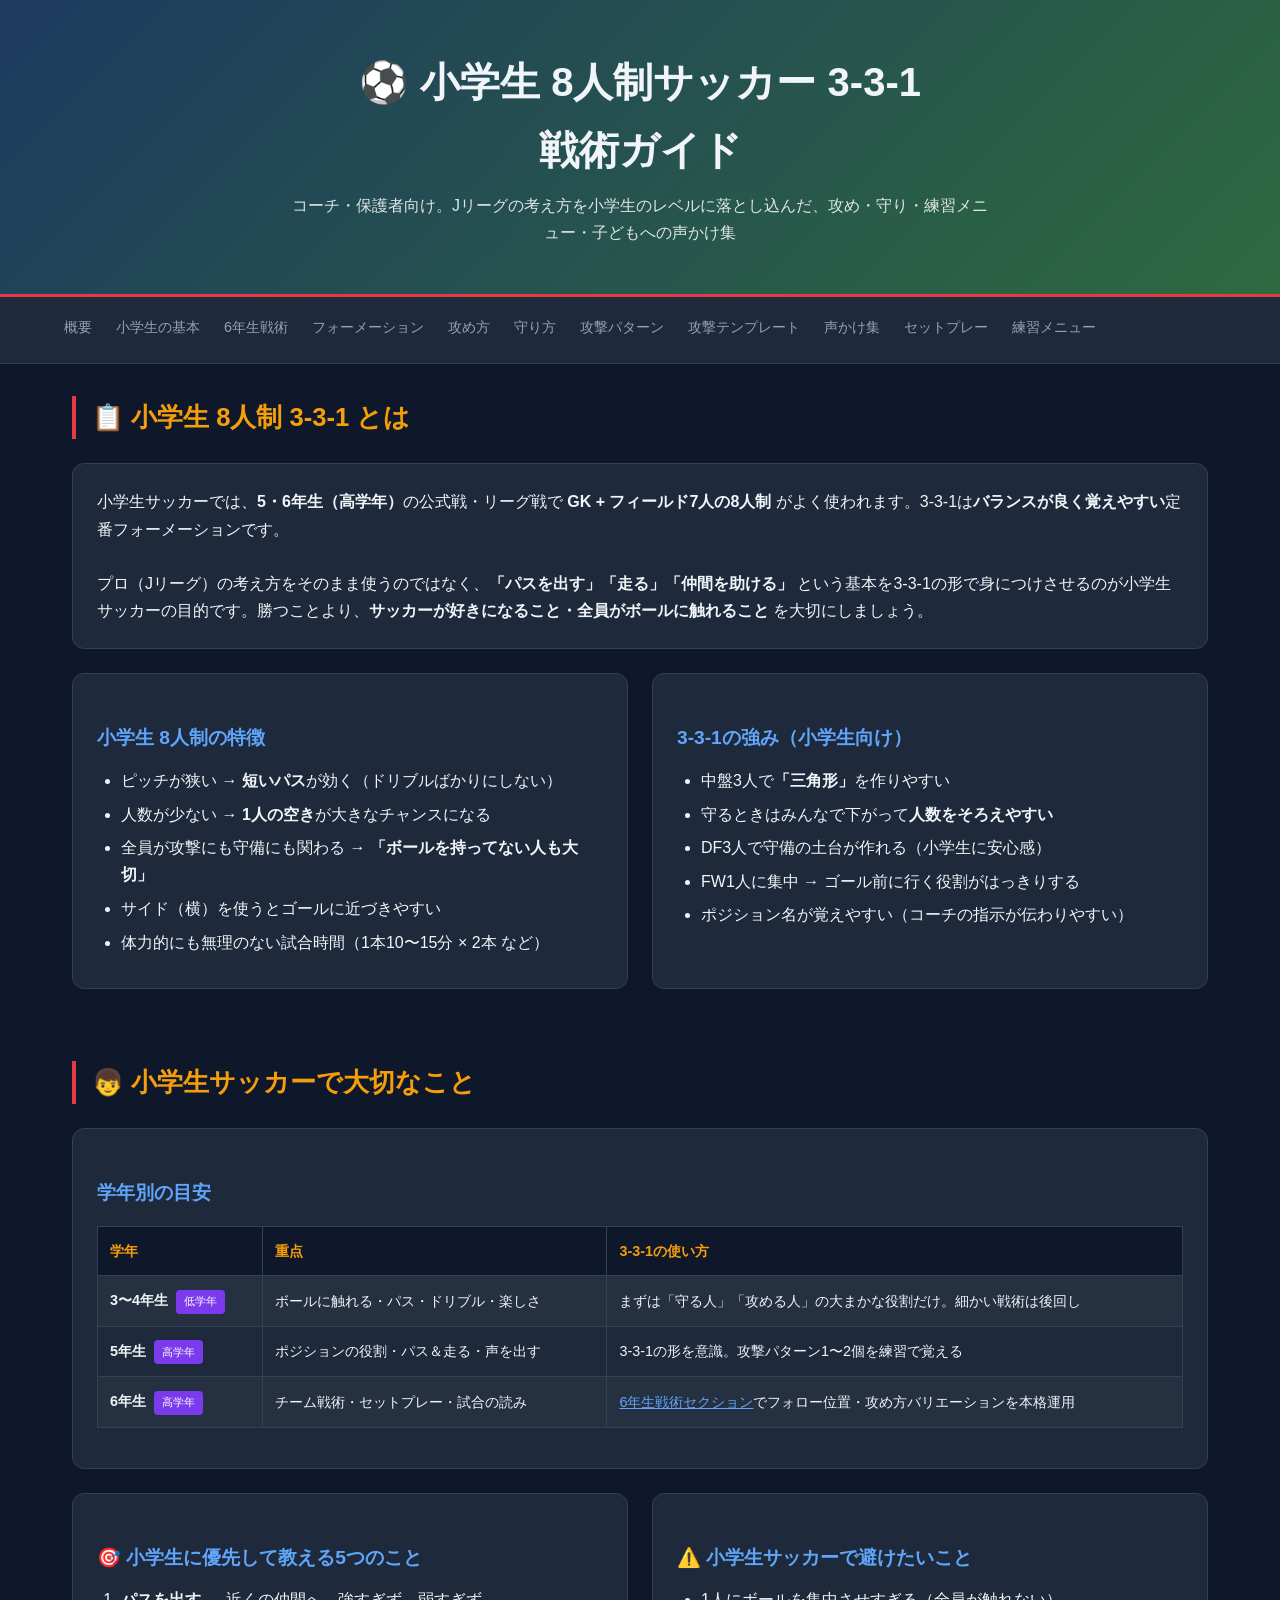
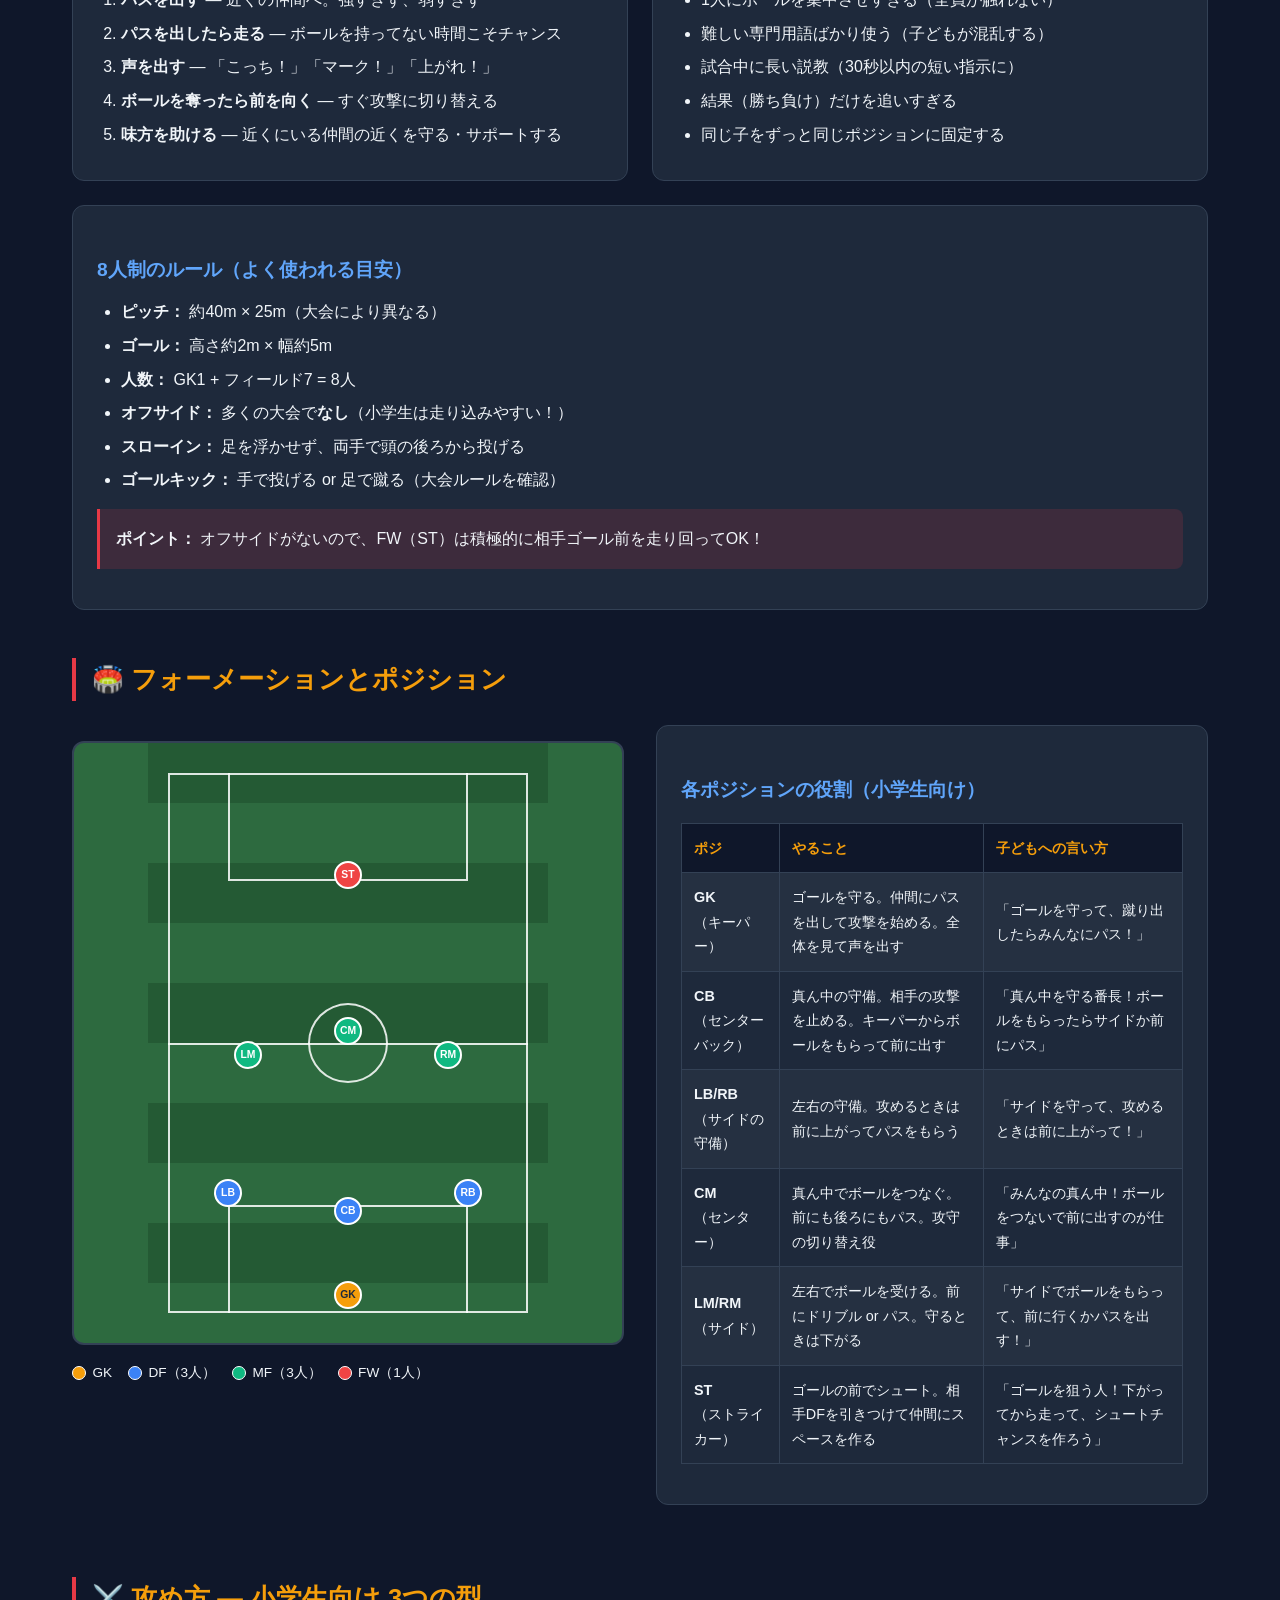
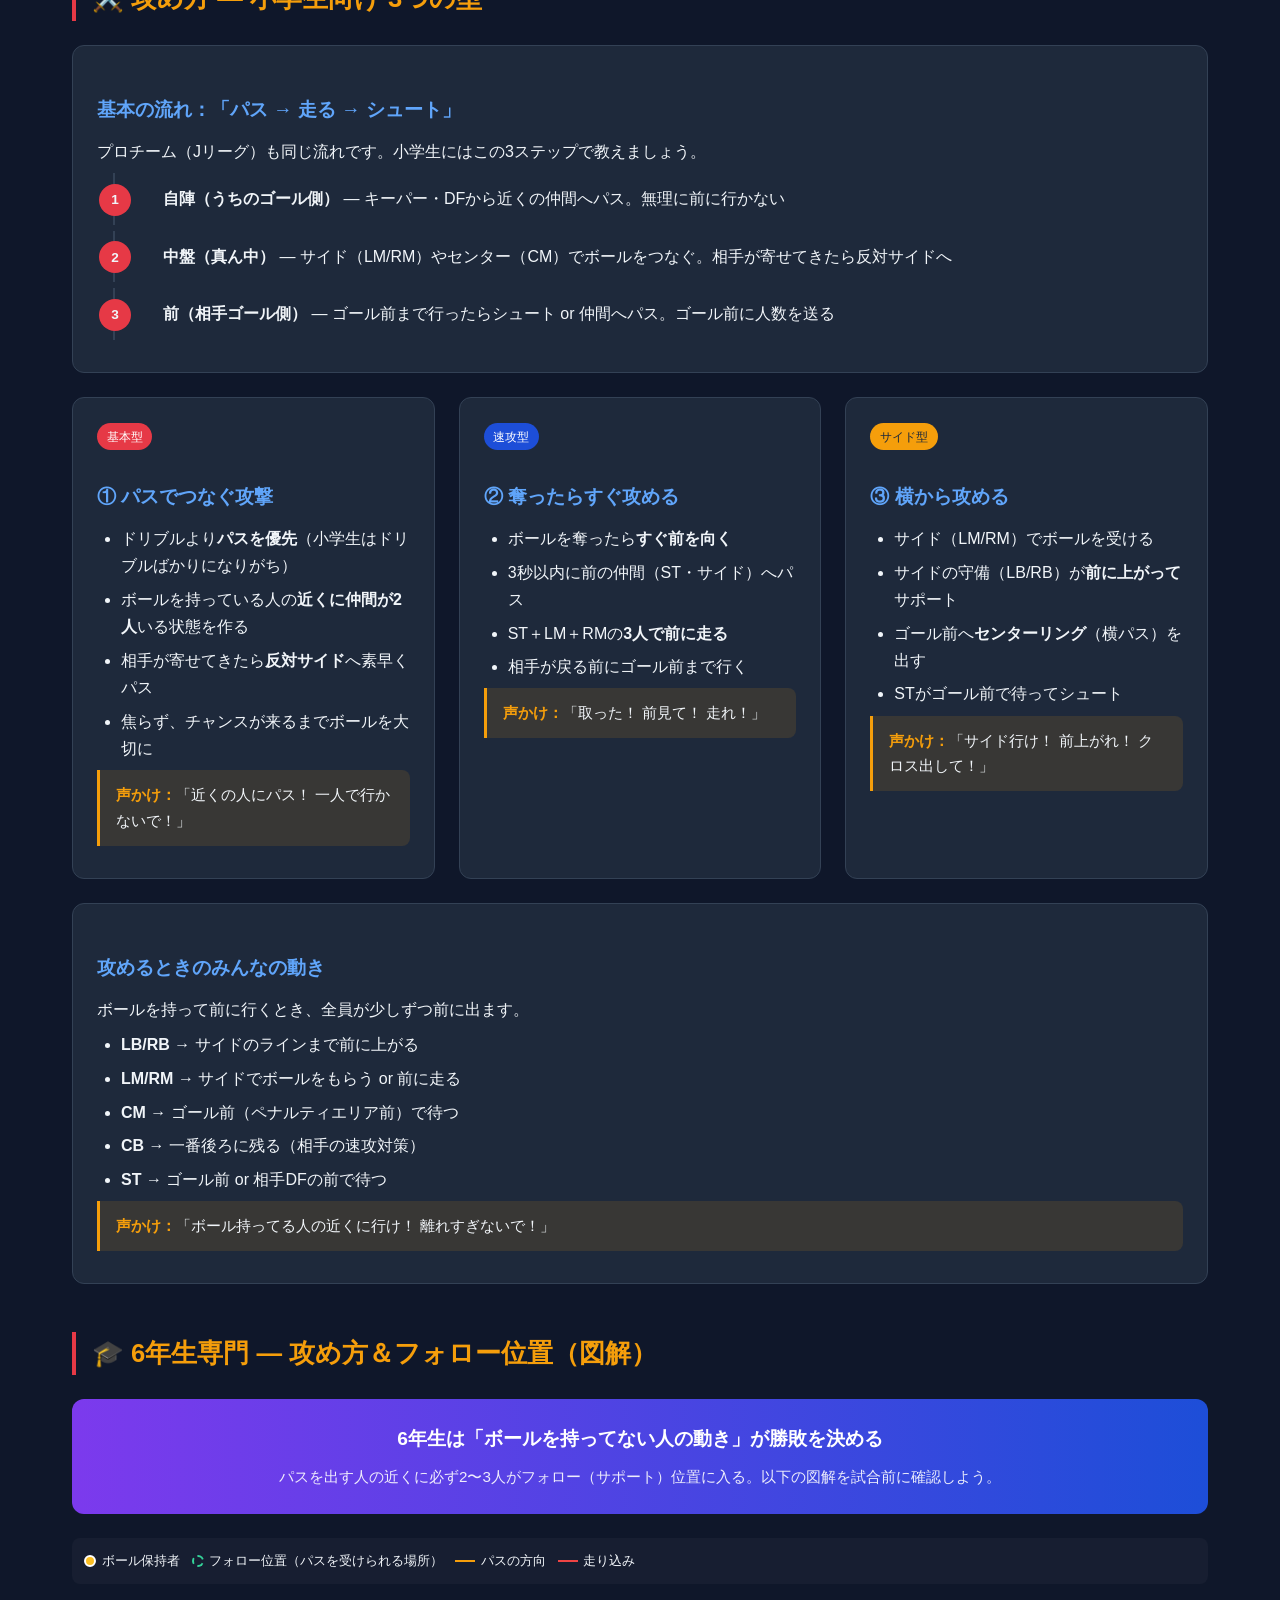
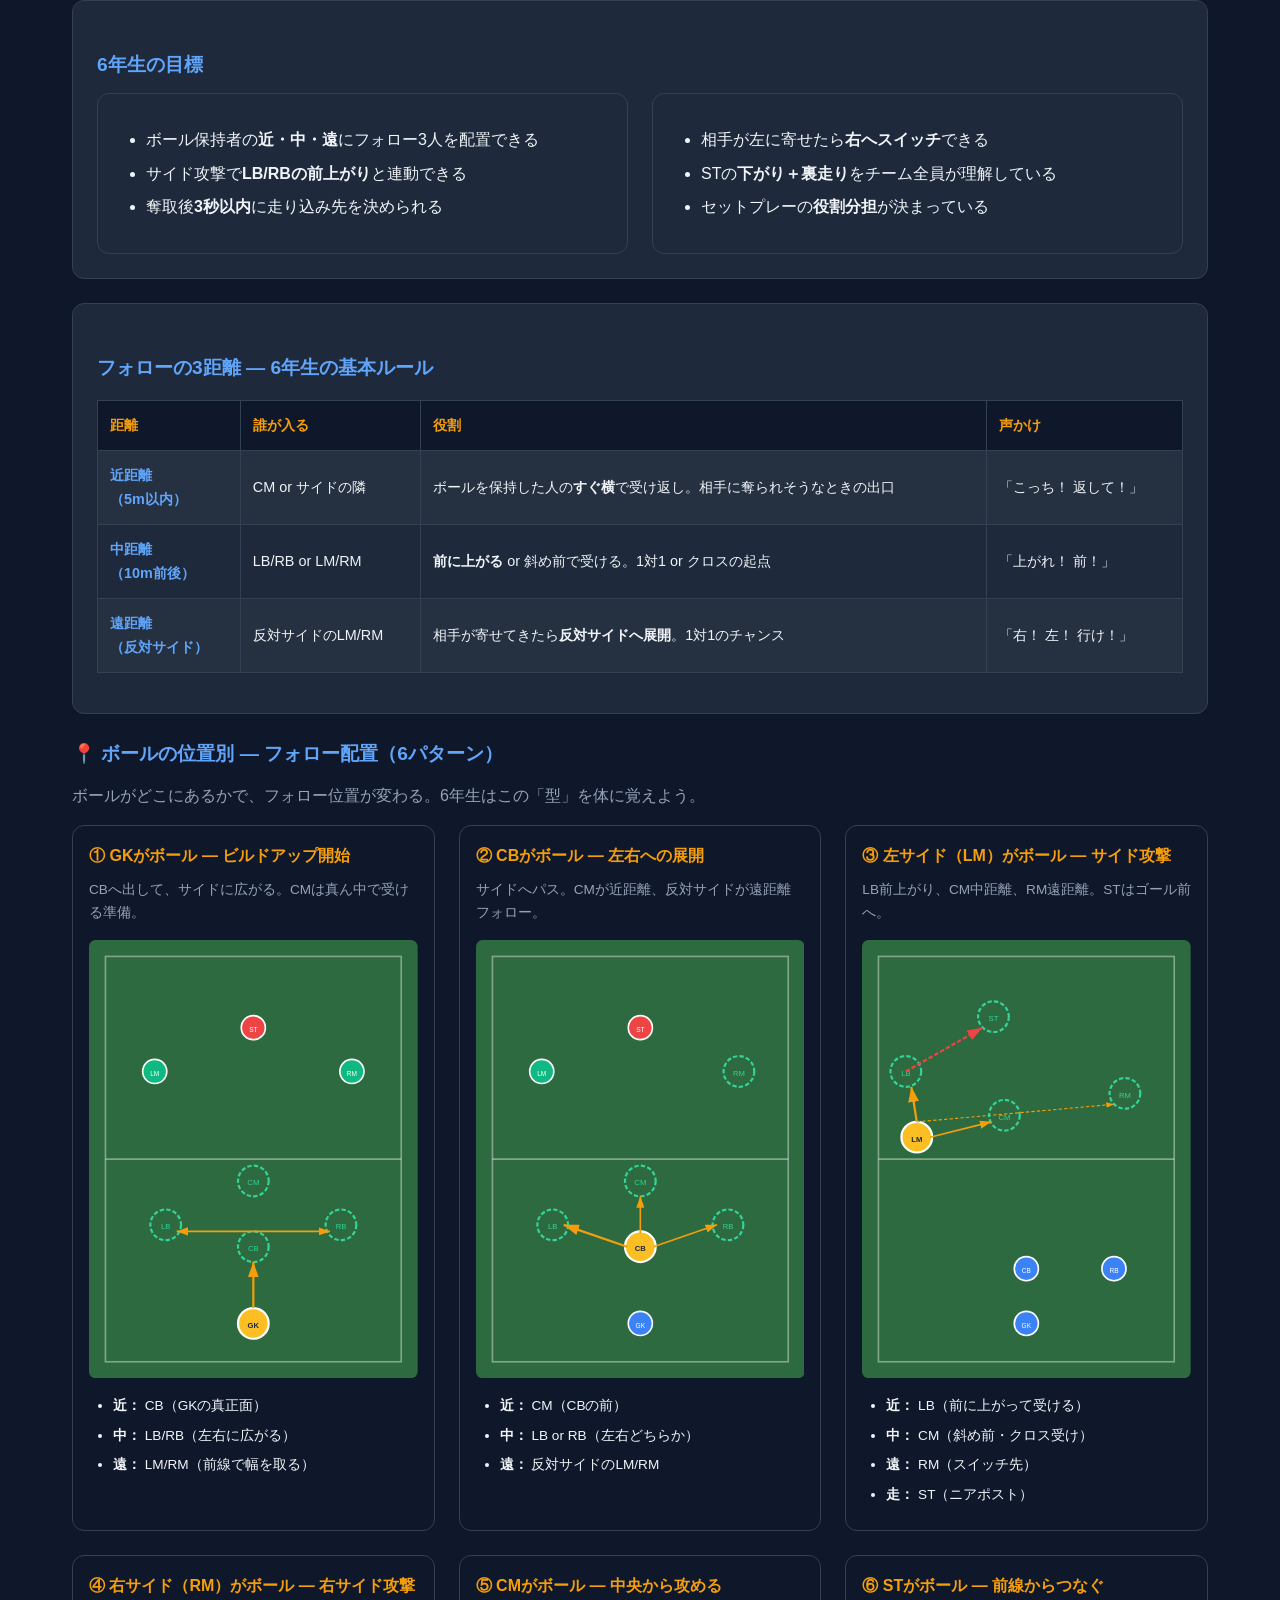
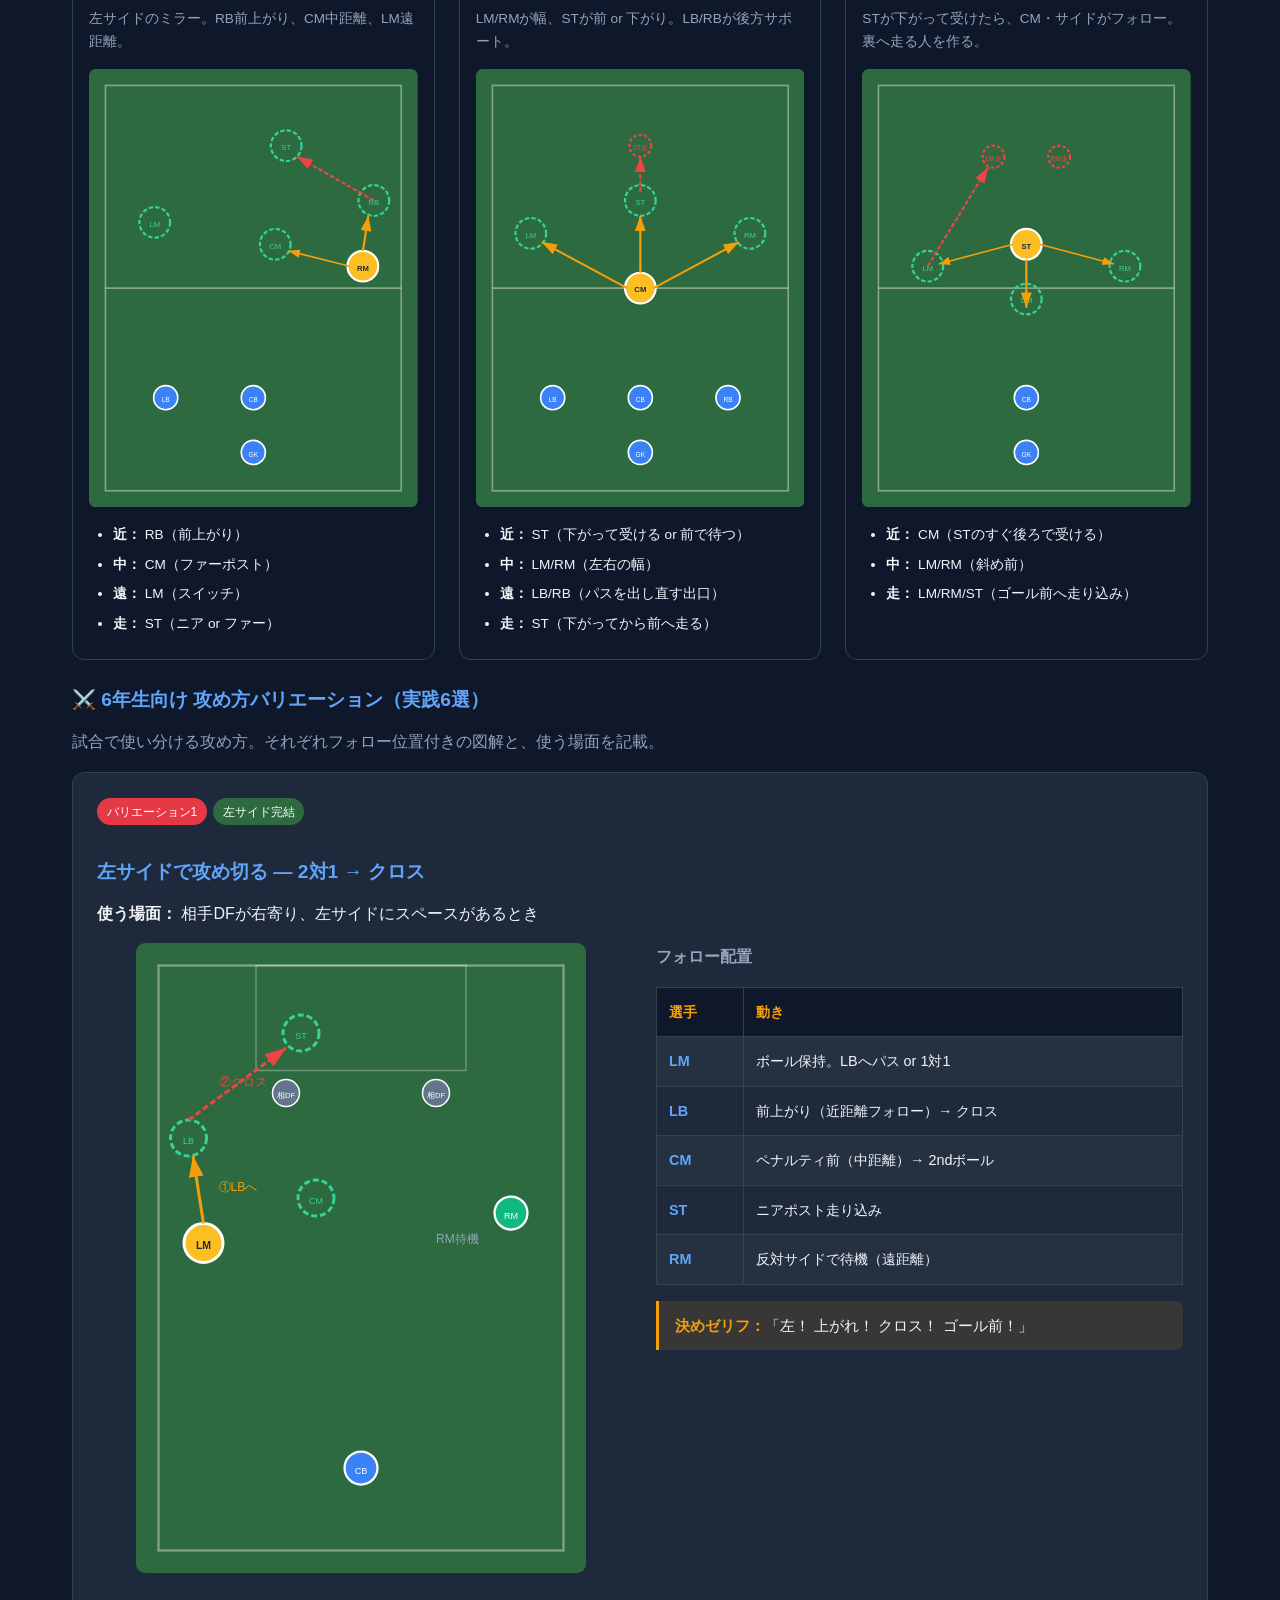
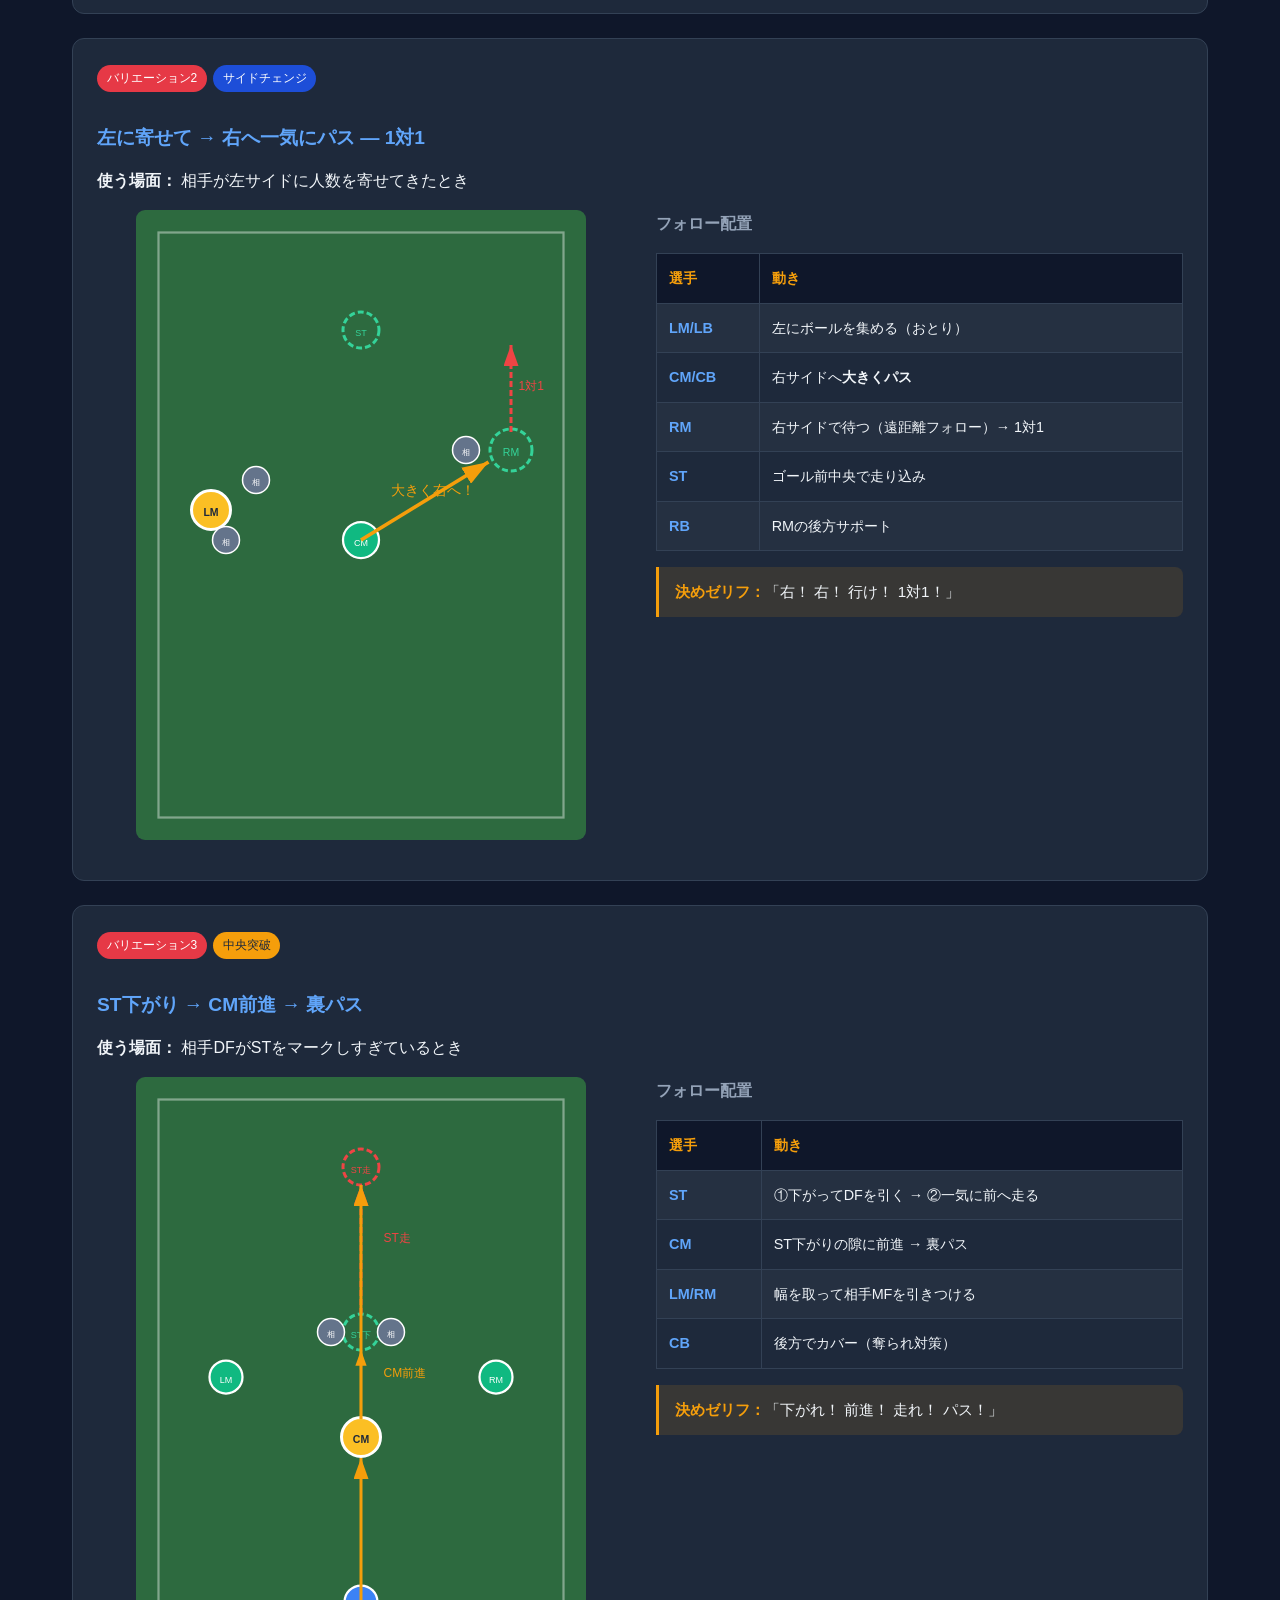
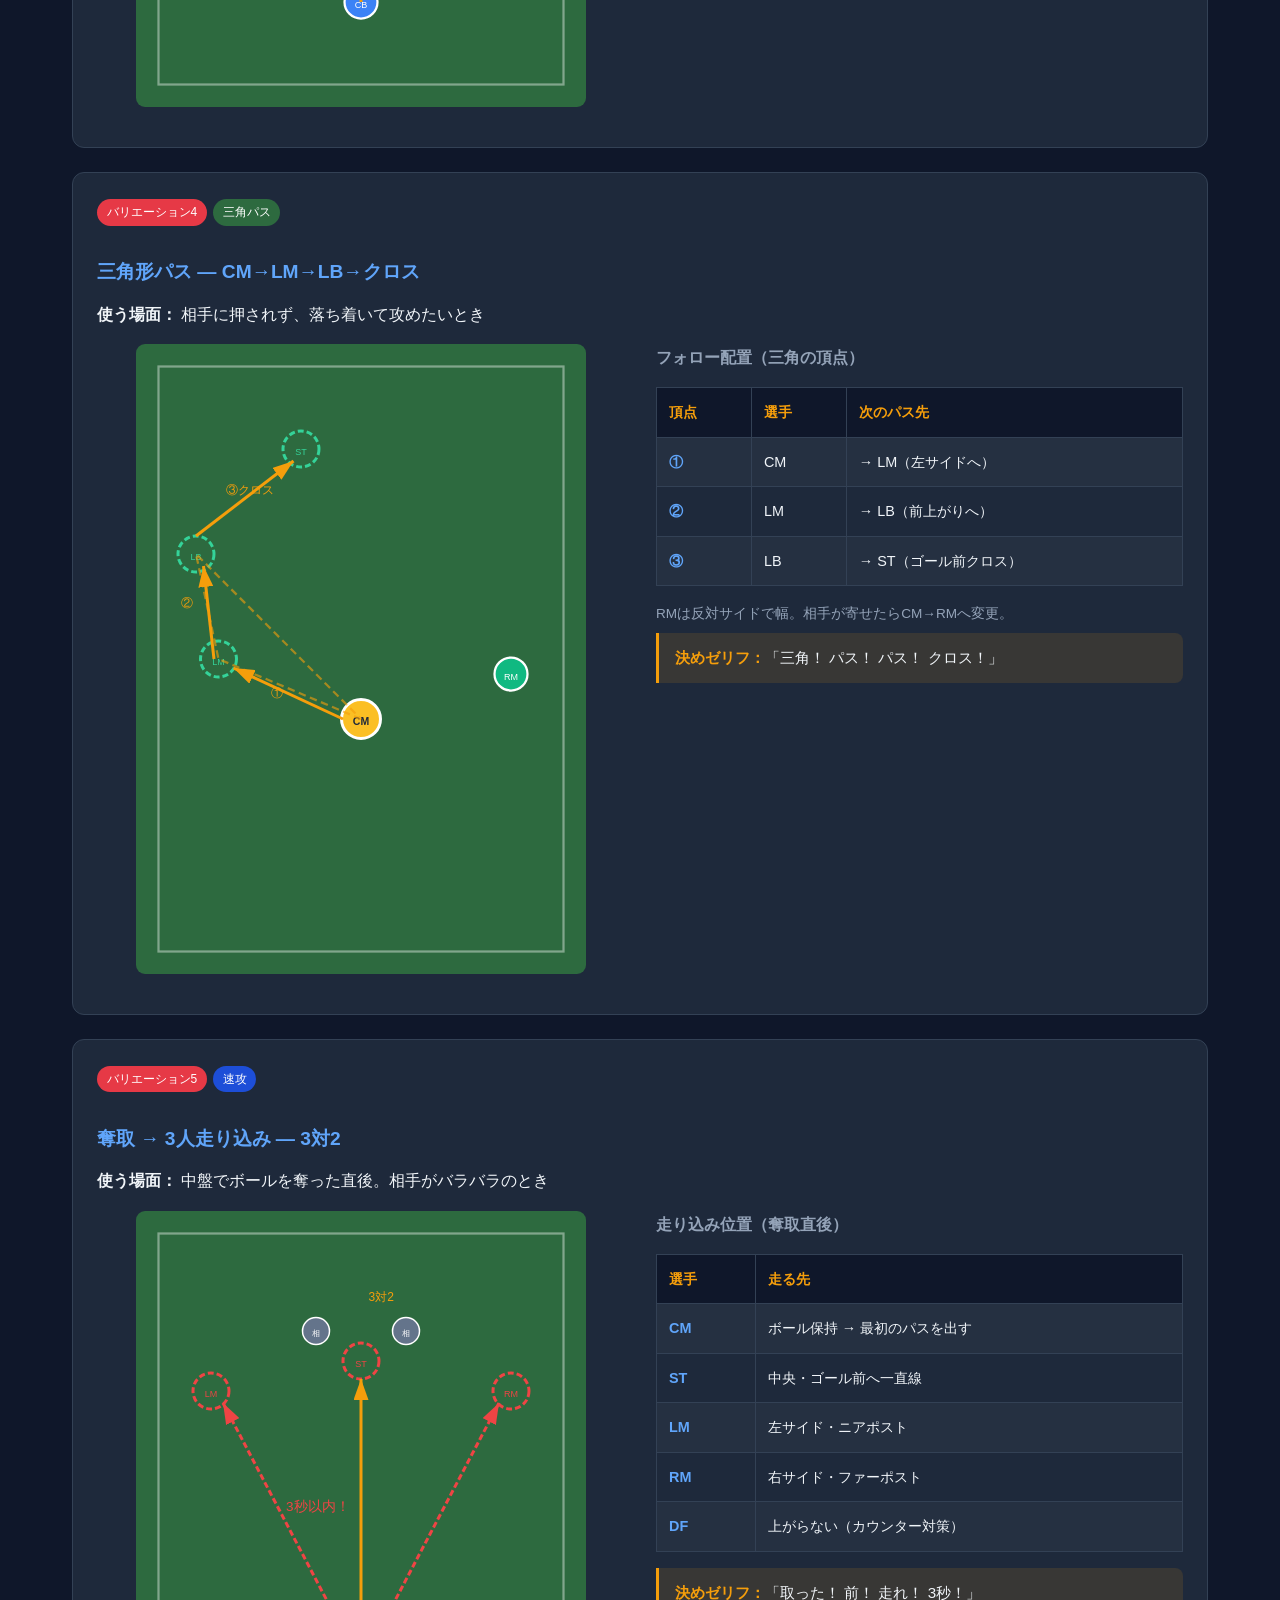
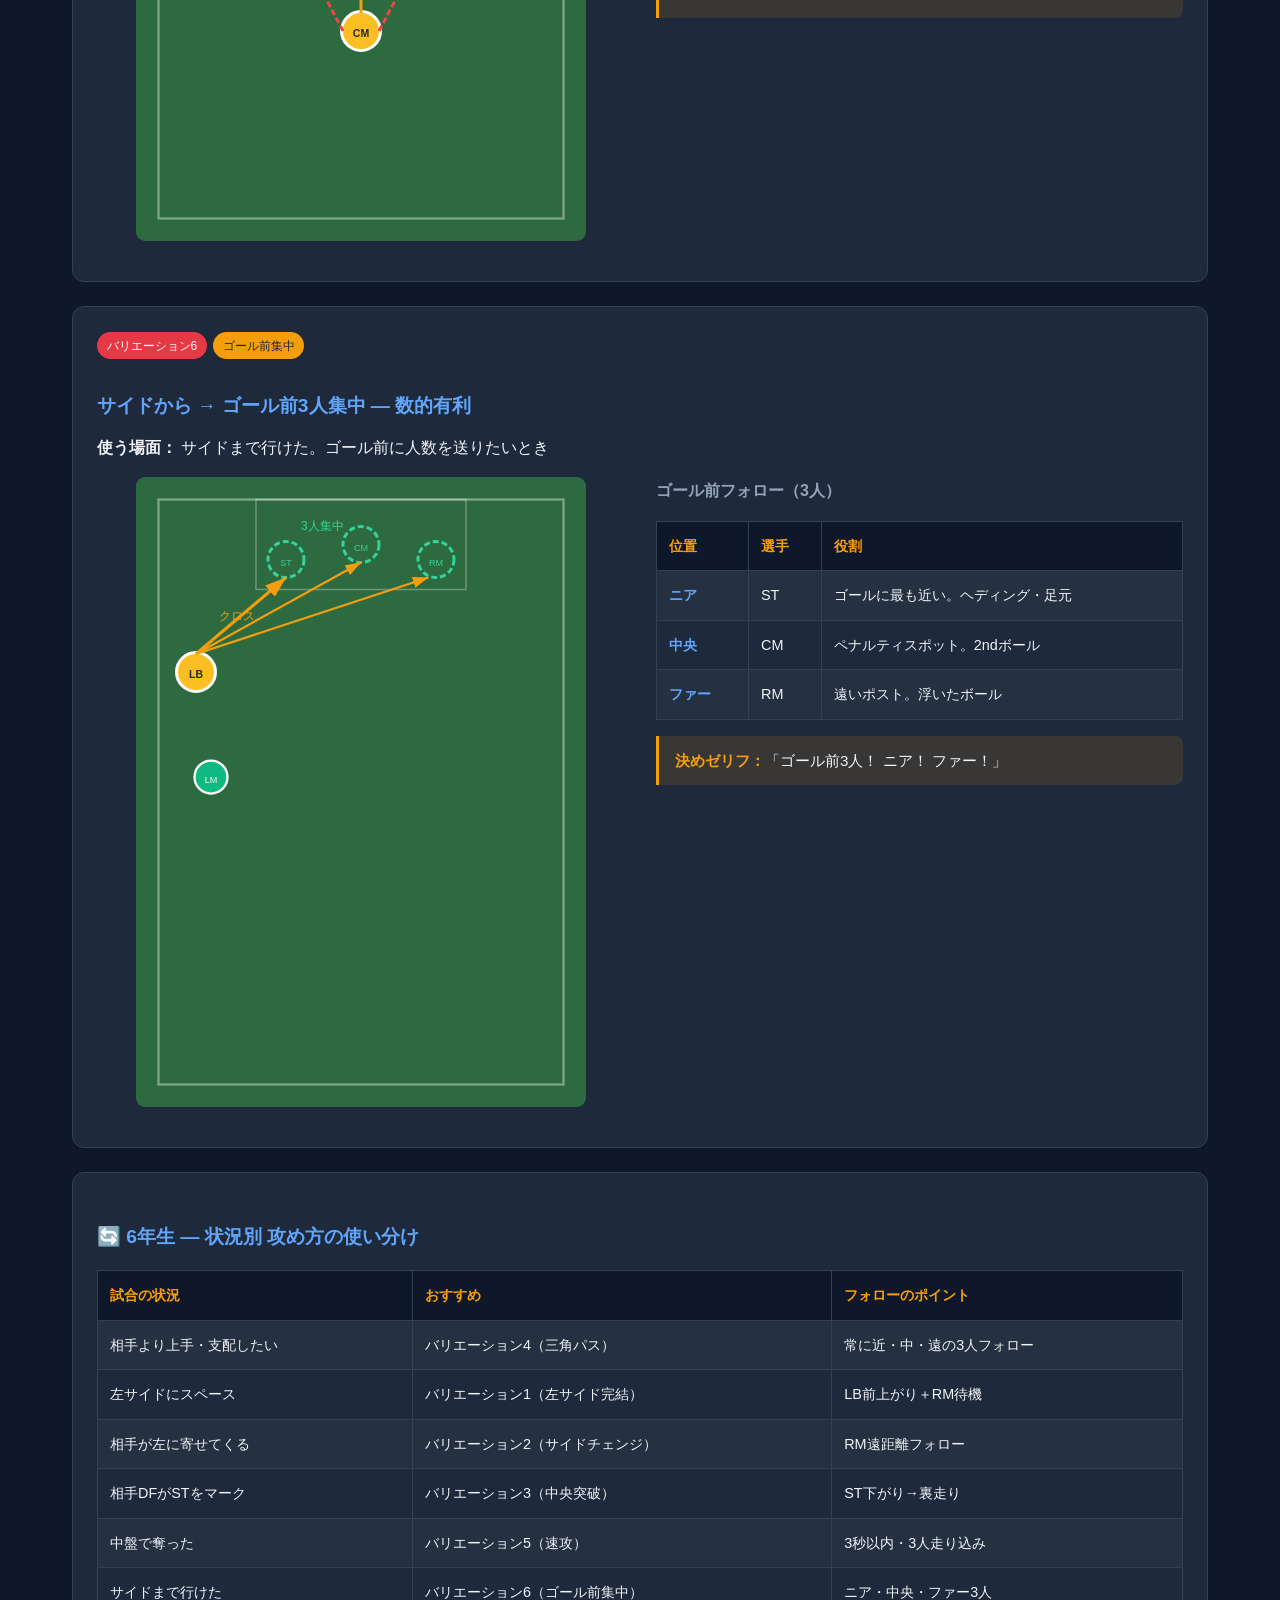
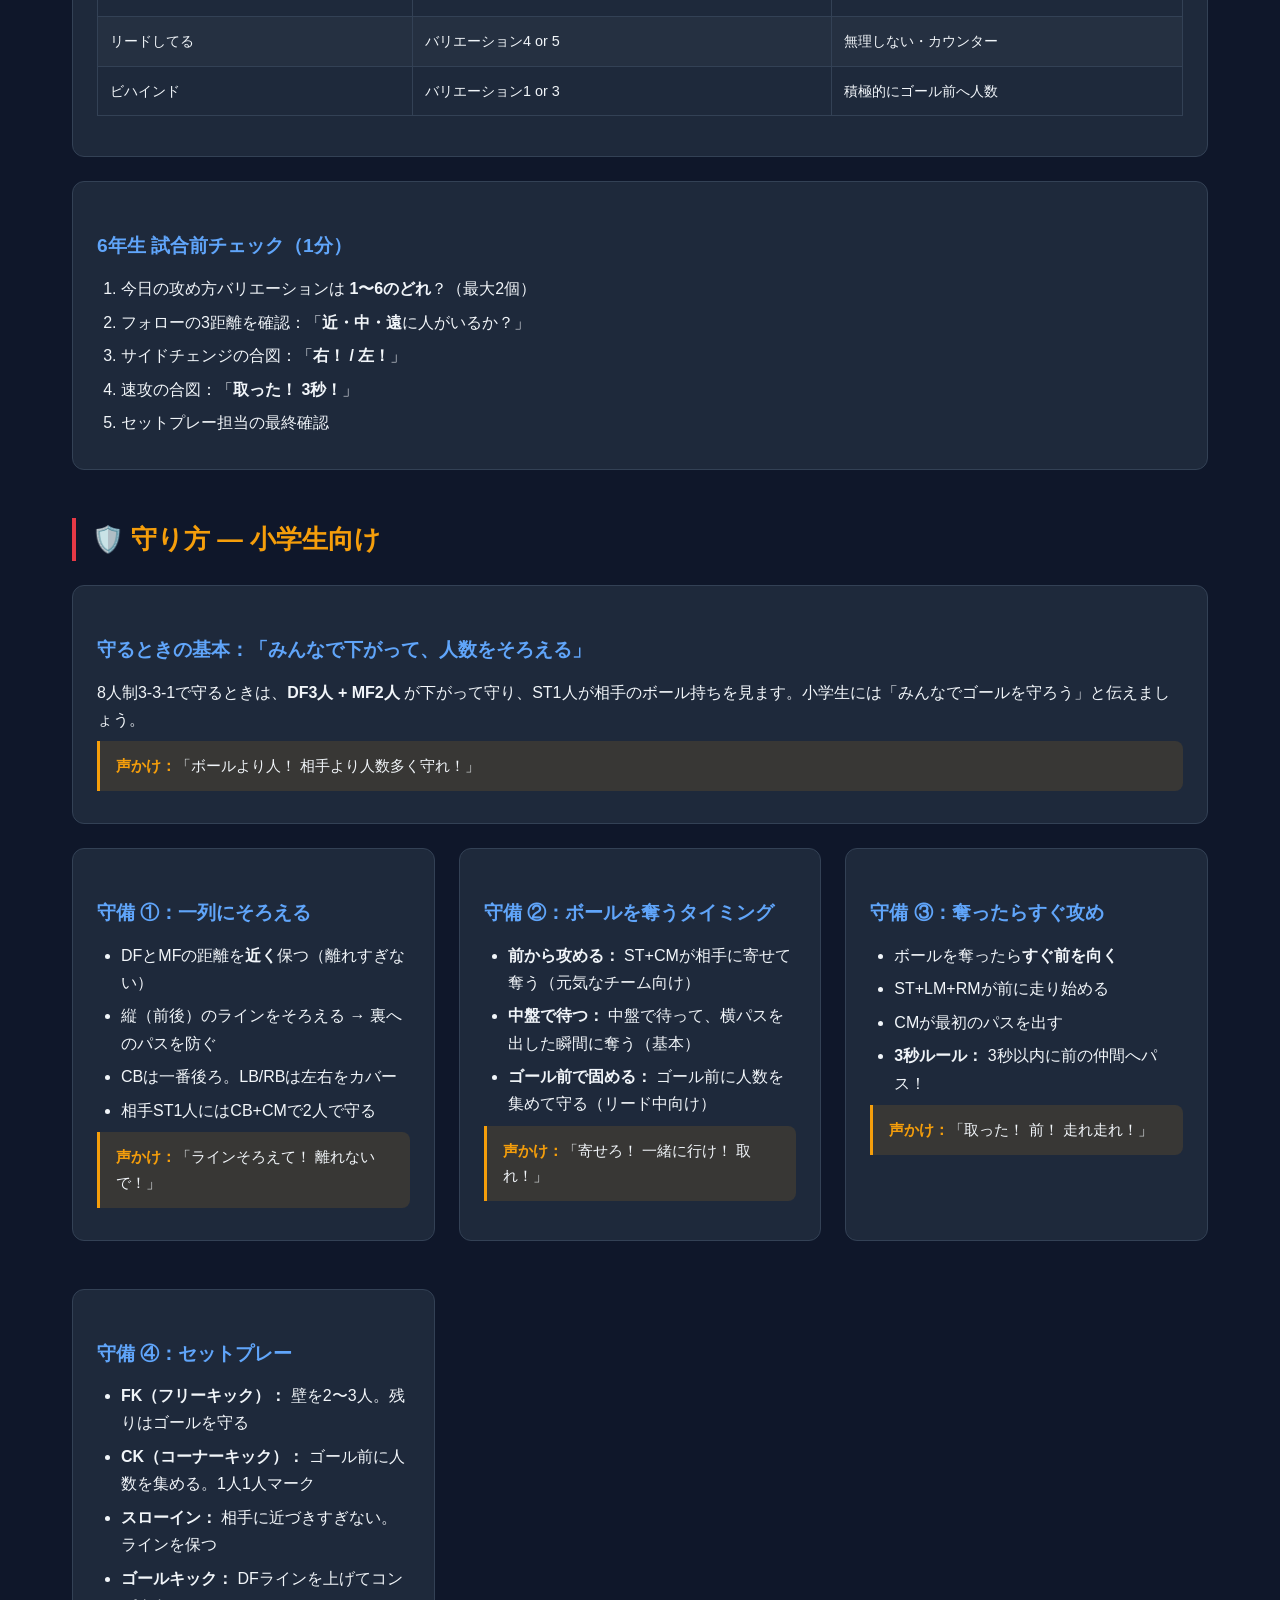
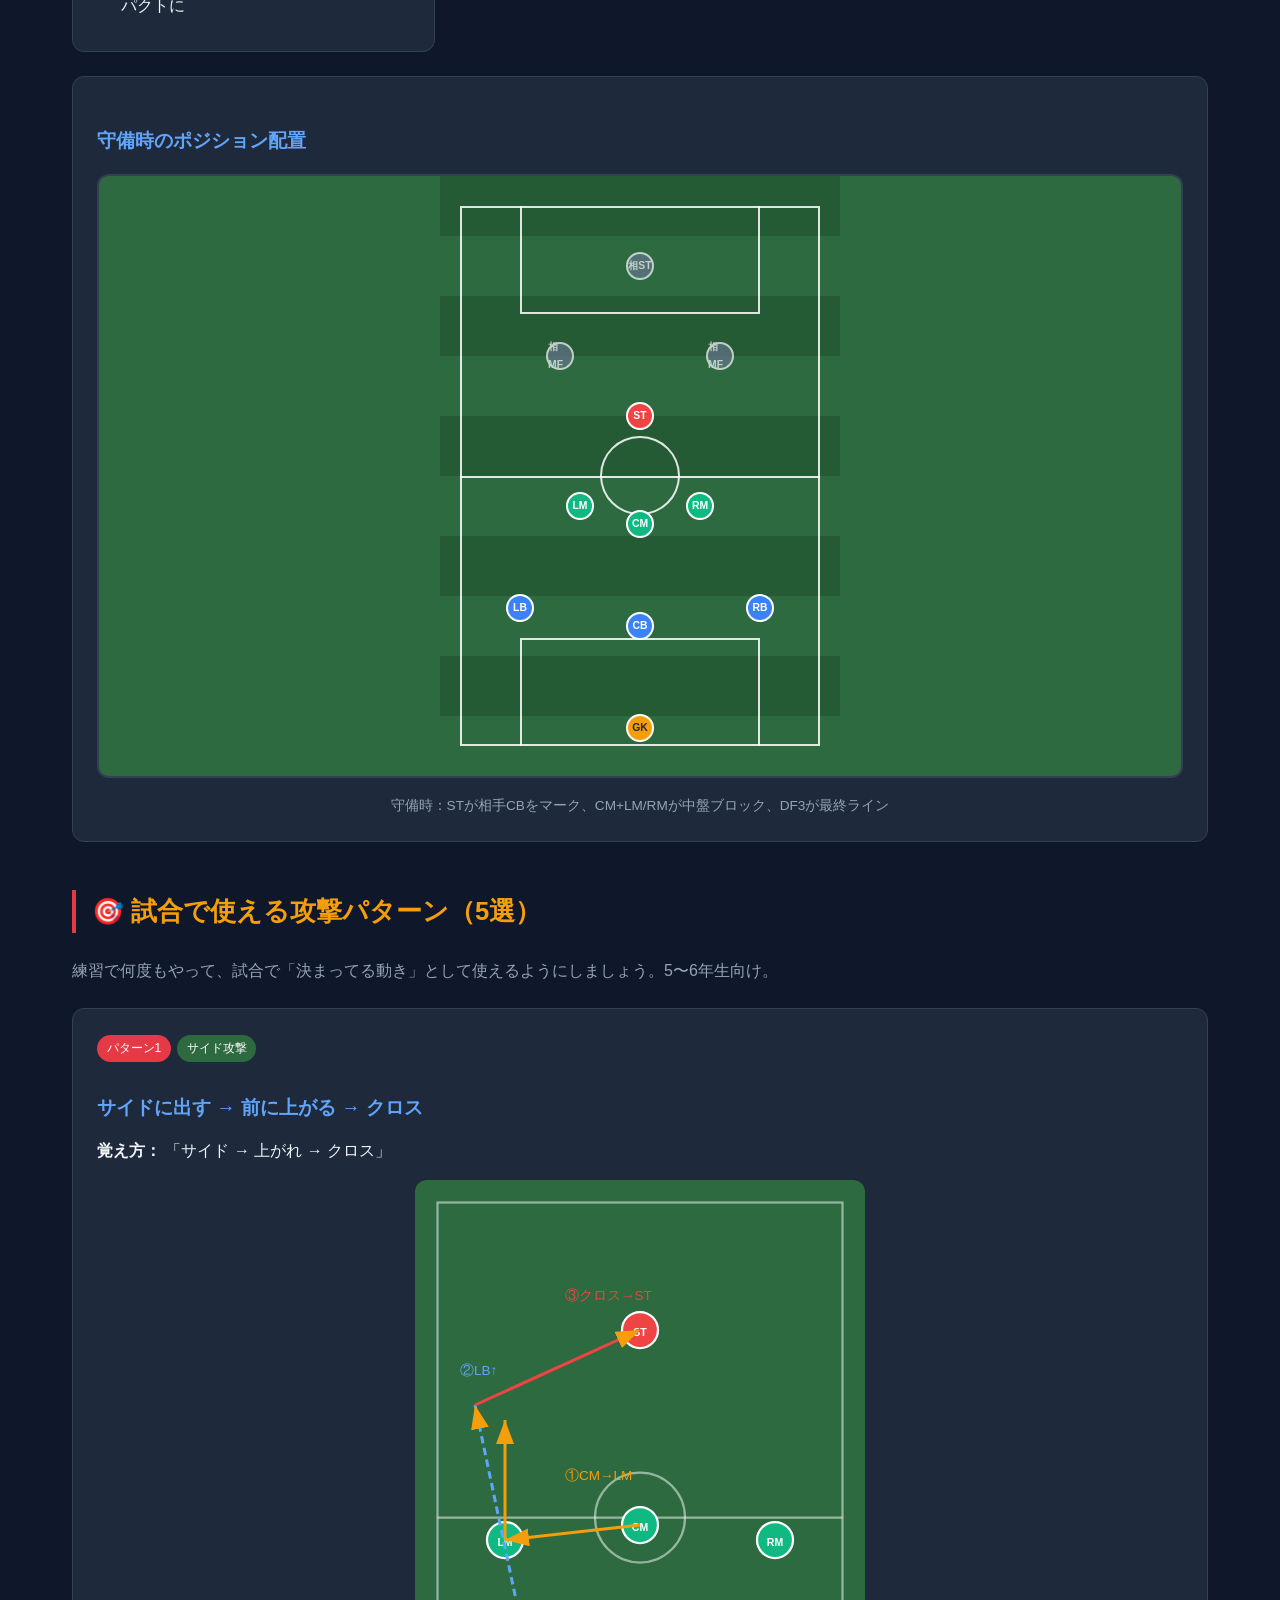
==== commit 843348b0: "Add 6th grade attack tactics with follow position diagrams - New grade6 section with 6 ball-position" ====
--- a/soccer-8v8-331-tactics.html
+++ b/soccer-8v8-331-tactics.html
@@ -359,6 +359,67 @@
       margin-left: 0.5rem;
     }
 
+    .diagram-grid {
+      display: grid;
+      grid-template-columns: repeat(auto-fit, minmax(320px, 1fr));
+      gap: 1.5rem;
+      margin: 1rem 0;
+    }
+
+    .diagram-card {
+      background: #0f172a;
+      border: 1px solid var(--border);
+      border-radius: 12px;
+      padding: 1rem;
+    }
+
+    .diagram-card h4 {
+      color: var(--accent-yellow);
+      margin: 0 0 0.5rem;
+      font-size: 1rem;
+    }
+
+    .diagram-card p {
+      font-size: 0.85rem;
+      color: var(--muted);
+      margin-bottom: 0.75rem;
+    }
+
+    .diagram-legend {
+      display: flex;
+      flex-wrap: wrap;
+      gap: 0.75rem;
+      font-size: 0.8rem;
+      margin: 1rem 0;
+      padding: 0.75rem;
+      background: rgba(255,255,255,0.03);
+      border-radius: 8px;
+    }
+
+    .diagram-legend span {
+      display: flex;
+      align-items: center;
+      gap: 0.35rem;
+    }
+
+    .legend-ball { width: 12px; height: 12px; background: #fbbf24; border-radius: 50%; border: 2px solid white; }
+    .legend-follow { width: 12px; height: 12px; background: transparent; border: 2px dashed #34d399; border-radius: 50%; }
+    .legend-run { width: 20px; height: 2px; background: #ef4444; }
+    .legend-pass { width: 20px; height: 2px; background: #f59e0b; }
+
+    .grade6-banner {
+      background: linear-gradient(90deg, #7c3aed 0%, #1d4ed8 100%);
+      padding: 1.5rem;
+      border-radius: 12px;
+      margin-bottom: 1.5rem;
+      text-align: center;
+    }
+
+    .grade6-banner h3 { color: white; margin: 0 0 0.5rem; }
+    .grade6-banner p { color: rgba(255,255,255,0.9); margin: 0; font-size: 0.95rem; }
+
+    .follow-table td:first-child { font-weight: bold; color: #60a5fa; white-space: nowrap; }
+
     svg.tactical-svg {
       width: 100%;
       max-width: 450px;
@@ -378,6 +439,7 @@
   <ul>
     <li><a href="#overview">概要</a></li>
     <li><a href="#elementary">小学生の基本</a></li>
+    <li><a href="#grade6">6年生戦術</a></li>
     <li><a href="#formation">フォーメーション</a></li>
     <li><a href="#attack">攻め方</a></li>
     <li><a href="#defense">守り方</a></li>
@@ -445,7 +507,7 @@
       <tr>
         <td><strong>6年生</strong><span class="grade-badge">高学年</span></td>
         <td>チーム戦術・セットプレー・試合の読み</td>
-        <td>このガイドの内容を本格的に使える。テンプレートA/B/Cを試合で使い分け</td>
+        <td><a href="#grade6" style="color:#60a5fa;">6年生戦術セクション</a>でフォロー位置・攻め方バリエーションを本格運用</td>
       </tr>
     </table>
   </div>
@@ -627,6 +689,527 @@
   </div>
 </section>
 
+<!-- ===== 6年生戦術 ===== -->
+<section id="grade6">
+  <h2>🎓 6年生専門 — 攻め方＆フォロー位置（図解）</h2>
+
+  <div class="grade6-banner">
+    <h3>6年生は「ボールを持ってない人の動き」が勝敗を決める</h3>
+    <p>パスを出す人の近くに必ず2〜3人がフォロー（サポート）位置に入る。以下の図解を試合前に確認しよう。</p>
+  </div>
+
+  <div class="diagram-legend">
+    <span><span class="legend-ball"></span> ボール保持者</span>
+    <span><span class="legend-follow"></span> フォロー位置（パスを受けられる場所）</span>
+    <span><span class="legend-pass"></span> パスの方向</span>
+    <span><span class="legend-run"></span> 走り込み</span>
+  </div>
+
+  <div class="card">
+    <h3>6年生の目標</h3>
+    <div class="card-grid">
+      <div class="card" style="margin:0;">
+        <ul>
+          <li>ボール保持者の<strong>近・中・遠</strong>にフォロー3人を配置できる</li>
+          <li>サイド攻撃で<strong>LB/RBの前上がり</strong>と連動できる</li>
+          <li>奪取後<strong>3秒以内</strong>に走り込み先を決められる</li>
+        </ul>
+      </div>
+      <div class="card" style="margin:0;">
+        <ul>
+          <li>相手が左に寄せたら<strong>右へスイッチ</strong>できる</li>
+          <li>STの<strong>下がり＋裏走り</strong>をチーム全員が理解している</li>
+          <li>セットプレーの<strong>役割分担</strong>が決まっている</li>
+        </ul>
+      </div>
+    </div>
+  </div>
+
+  <div class="card">
+    <h3>フォローの3距離 — 6年生の基本ルール</h3>
+    <table class="comparison-table follow-table">
+      <tr><th>距離</th><th>誰が入る</th><th>役割</th><th>声かけ</th></tr>
+      <tr>
+        <td>近距離<br>（5m以内）</td>
+        <td>CM or サイドの隣</td>
+        <td>ボールを保持した人の<strong>すぐ横</strong>で受け返し。相手に奪られそうなときの出口</td>
+        <td>「こっち！ 返して！」</td>
+      </tr>
+      <tr>
+        <td>中距離<br>（10m前後）</td>
+        <td>LB/RB or LM/RM</td>
+        <td><strong>前に上がる</strong> or 斜め前で受ける。1対1 or クロスの起点</td>
+        <td>「上がれ！ 前！」</td>
+      </tr>
+      <tr>
+        <td>遠距離<br>（反対サイド）</td>
+        <td>反対サイドのLM/RM</td>
+        <td>相手が寄せてきたら<strong>反対サイドへ展開</strong>。1対1のチャンス</td>
+        <td>「右！ 左！ 行け！」</td>
+      </tr>
+    </table>
+  </div>
+
+  <!-- ===== ボール位置別フォロー ===== -->
+  <h3>📍 ボールの位置別 — フォロー配置（6パターン）</h3>
+  <p style="color:var(--muted); margin-bottom:1rem;">ボールがどこにあるかで、フォロー位置が変わる。6年生はこの「型」を体に覚えよう。</p>
+
+  <div class="diagram-grid">
+
+    <!-- 図1: GK -->
+    <div class="diagram-card">
+      <h4>① GKがボール — ビルドアップ開始</h4>
+      <p>CBへ出して、サイドに広がる。CMは真ん中で受ける準備。</p>
+      <svg class="tactical-svg" viewBox="0 0 300 400" xmlns="http://www.w3.org/2000/svg">
+        <rect width="300" height="400" fill="#2d6a3f" rx="6"/>
+        <rect x="15" y="15" width="270" height="370" fill="none" stroke="rgba(255,255,255,0.4)" stroke-width="1.5"/>
+        <line x1="15" y1="200" x2="285" y2="200" stroke="rgba(255,255,255,0.4)" stroke-width="1.5"/>
+        <defs><marker id="ah1" markerWidth="7" markerHeight="5" refX="7" refY="2.5" orient="auto"><polygon points="0 0,7 2.5,0 5" fill="#f59e0b"/></marker>
+        <marker id="rh1" markerWidth="7" markerHeight="5" refX="7" refY="2.5" orient="auto"><polygon points="0 0,7 2.5,0 5" fill="#ef4444"/></marker></defs>
+        <!-- GK ボール -->
+        <circle cx="150" cy="350" r="14" fill="#fbbf24" stroke="white" stroke-width="2"/>
+        <text x="150" y="354" text-anchor="middle" fill="#1e293b" font-size="7" font-weight="bold">GK</text>
+        <!-- フォロー位置 -->
+        <circle cx="150" cy="280" r="14" fill="none" stroke="#34d399" stroke-width="2" stroke-dasharray="4,2"/>
+        <text x="150" y="284" text-anchor="middle" fill="#34d399" font-size="7">CB</text>
+        <circle cx="70" cy="260" r="14" fill="none" stroke="#34d399" stroke-width="2" stroke-dasharray="4,2"/>
+        <text x="70" y="264" text-anchor="middle" fill="#34d399" font-size="7">LB</text>
+        <circle cx="230" cy="260" r="14" fill="none" stroke="#34d399" stroke-width="2" stroke-dasharray="4,2"/>
+        <text x="230" y="264" text-anchor="middle" fill="#34d399" font-size="7">RB</text>
+        <circle cx="150" cy="220" r="14" fill="none" stroke="#34d399" stroke-width="2" stroke-dasharray="4,2"/>
+        <text x="150" y="224" text-anchor="middle" fill="#34d399" font-size="7">CM</text>
+        <!-- 前線 -->
+        <circle cx="60" cy="120" r="11" fill="#10b981" stroke="white" stroke-width="1.5"/><text x="60" y="124" text-anchor="middle" fill="white" font-size="6">LM</text>
+        <circle cx="240" cy="120" r="11" fill="#10b981" stroke="white" stroke-width="1.5"/><text x="240" y="124" text-anchor="middle" fill="white" font-size="6">RM</text>
+        <circle cx="150" cy="80" r="11" fill="#ef4444" stroke="white" stroke-width="1.5"/><text x="150" y="84" text-anchor="middle" fill="white" font-size="6">ST</text>
+        <!-- 矢印 -->
+        <line x1="150" y1="336" x2="150" y2="294" stroke="#f59e0b" stroke-width="2" marker-end="url(#ah1)"/>
+        <line x1="150" y1="266" x2="80" y2="266" stroke="#f59e0b" stroke-width="1.5" marker-end="url(#ah1)"/>
+        <line x1="150" y1="266" x2="220" y2="266" stroke="#f59e0b" stroke-width="1.5" marker-end="url(#ah1)"/>
+      </svg>
+      <ul style="font-size:0.85rem;">
+        <li><strong>近：</strong> CB（GKの真正面）</li>
+        <li><strong>中：</strong> LB/RB（左右に広がる）</li>
+        <li><strong>遠：</strong> LM/RM（前線で幅を取る）</li>
+      </ul>
+    </div>
+
+    <!-- 図2: CB -->
+    <div class="diagram-card">
+      <h4>② CBがボール — 左右への展開</h4>
+      <p>サイドへパス。CMが近距離、反対サイドが遠距離フォロー。</p>
+      <svg class="tactical-svg" viewBox="0 0 300 400" xmlns="http://www.w3.org/2000/svg">
+        <rect width="300" height="400" fill="#2d6a3f" rx="6"/>
+        <rect x="15" y="15" width="270" height="370" fill="none" stroke="rgba(255,255,255,0.4)" stroke-width="1.5"/>
+        <line x1="15" y1="200" x2="285" y2="200" stroke="rgba(255,255,255,0.4)" stroke-width="1.5"/>
+        <defs><marker id="ah2" markerWidth="7" markerHeight="5" refX="7" refY="2.5" orient="auto"><polygon points="0 0,7 2.5,0 5" fill="#f59e0b"/></marker></defs>
+        <circle cx="150" cy="350" r="11" fill="#3b82f6" stroke="white" stroke-width="1.5"/><text x="150" y="354" text-anchor="middle" fill="white" font-size="6">GK</text>
+        <circle cx="150" cy="280" r="14" fill="#fbbf24" stroke="white" stroke-width="2"/><text x="150" y="284" text-anchor="middle" fill="#1e293b" font-size="7" font-weight="bold">CB</text>
+        <circle cx="150" cy="220" r="14" fill="none" stroke="#34d399" stroke-width="2" stroke-dasharray="4,2"/><text x="150" y="224" text-anchor="middle" fill="#34d399" font-size="7">CM</text>
+        <circle cx="70" cy="260" r="14" fill="none" stroke="#34d399" stroke-width="2" stroke-dasharray="4,2"/><text x="70" y="264" text-anchor="middle" fill="#34d399" font-size="7">LB</text>
+        <circle cx="230" cy="260" r="14" fill="none" stroke="#34d399" stroke-width="2" stroke-dasharray="4,2"/><text x="230" y="264" text-anchor="middle" fill="#34d399" font-size="7">RB</text>
+        <circle cx="240" cy="120" r="14" fill="none" stroke="#34d399" stroke-width="2" stroke-dasharray="4,2"/><text x="240" y="124" text-anchor="middle" fill="#34d399" font-size="7">RM</text>
+        <circle cx="60" cy="120" r="11" fill="#10b981" stroke="white" stroke-width="1.5"/><text x="60" y="124" text-anchor="middle" fill="white" font-size="6">LM</text>
+        <circle cx="150" cy="80" r="11" fill="#ef4444" stroke="white" stroke-width="1.5"/><text x="150" y="84" text-anchor="middle" fill="white" font-size="6">ST</text>
+        <line x1="138" y1="280" x2="80" y2="260" stroke="#f59e0b" stroke-width="2" marker-end="url(#ah2)"/>
+        <line x1="162" y1="280" x2="220" y2="260" stroke="#f59e0b" stroke-width="1.5" marker-end="url(#ah2)"/>
+        <line x1="150" y1="268" x2="150" y2="234" stroke="#f59e0b" stroke-width="1.5" marker-end="url(#ah2)"/>
+      </svg>
+      <ul style="font-size:0.85rem;">
+        <li><strong>近：</strong> CM（CBの前）</li>
+        <li><strong>中：</strong> LB or RB（左右どちらか）</li>
+        <li><strong>遠：</strong> 反対サイドのLM/RM</li>
+      </ul>
+    </div>
+
+    <!-- 図3: 左サイド LM -->
+    <div class="diagram-card">
+      <h4>③ 左サイド（LM）がボール — サイド攻撃</h4>
+      <p>LB前上がり、CM中距離、RM遠距離。STはゴール前へ。</p>
+      <svg class="tactical-svg" viewBox="0 0 300 400" xmlns="http://www.w3.org/2000/svg">
+        <rect width="300" height="400" fill="#2d6a3f" rx="6"/>
+        <rect x="15" y="15" width="270" height="370" fill="none" stroke="rgba(255,255,255,0.4)" stroke-width="1.5"/>
+        <line x1="15" y1="200" x2="285" y2="200" stroke="rgba(255,255,255,0.4)" stroke-width="1.5"/>
+        <defs><marker id="ah3" markerWidth="7" markerHeight="5" refX="7" refY="2.5" orient="auto"><polygon points="0 0,7 2.5,0 5" fill="#f59e0b"/></marker>
+        <marker id="rh3" markerWidth="7" markerHeight="5" refX="7" refY="2.5" orient="auto"><polygon points="0 0,7 2.5,0 5" fill="#ef4444"/></marker></defs>
+        <circle cx="150" cy="350" r="11" fill="#3b82f6" stroke="white" stroke-width="1.5"/><text x="150" y="354" text-anchor="middle" fill="white" font-size="6">GK</text>
+        <circle cx="150" cy="300" r="11" fill="#3b82f6" stroke="white" stroke-width="1.5"/><text x="150" y="304" text-anchor="middle" fill="white" font-size="6">CB</text>
+        <circle cx="230" cy="300" r="11" fill="#3b82f6" stroke="white" stroke-width="1.5"/><text x="230" y="304" text-anchor="middle" fill="white" font-size="6">RB</text>
+        <circle cx="50" cy="180" r="14" fill="#fbbf24" stroke="white" stroke-width="2"/><text x="50" y="184" text-anchor="middle" fill="#1e293b" font-size="7" font-weight="bold">LM</text>
+        <circle cx="40" cy="120" r="14" fill="none" stroke="#34d399" stroke-width="2" stroke-dasharray="4,2"/><text x="40" y="124" text-anchor="middle" fill="#34d399" font-size="7">LB</text>
+        <circle cx="130" cy="160" r="14" fill="none" stroke="#34d399" stroke-width="2" stroke-dasharray="4,2"/><text x="130" y="164" text-anchor="middle" fill="#34d399" font-size="7">CM</text>
+        <circle cx="240" cy="140" r="14" fill="none" stroke="#34d399" stroke-width="2" stroke-dasharray="4,2"/><text x="240" y="144" text-anchor="middle" fill="#34d399" font-size="7">RM</text>
+        <circle cx="120" cy="70" r="14" fill="none" stroke="#34d399" stroke-width="2" stroke-dasharray="4,2"/><text x="120" y="74" text-anchor="middle" fill="#34d399" font-size="7">ST</text>
+        <line x1="50" y1="166" x2="45" y2="134" stroke="#f59e0b" stroke-width="2" marker-end="url(#ah3)"/>
+        <line x1="62" y1="180" x2="118" y2="166" stroke="#f59e0b" stroke-width="1.5" marker-end="url(#ah3)"/>
+        <line x1="40" y1="120" x2="110" y2="80" stroke="#ef4444" stroke-width="2" stroke-dasharray="4,2" marker-end="url(#rh3)"/>
+        <line x1="50" y1="166" x2="230" y2="150" stroke="#f59e0b" stroke-width="1" stroke-dasharray="3,2" marker-end="url(#ah3)"/>
+      </svg>
+      <ul style="font-size:0.85rem;">
+        <li><strong>近：</strong> LB（前に上がって受ける）</li>
+        <li><strong>中：</strong> CM（斜め前・クロス受け）</li>
+        <li><strong>遠：</strong> RM（スイッチ先）</li>
+        <li><strong>走：</strong> ST（ニアポスト）</li>
+      </ul>
+    </div>
+
+    <!-- 図4: 右サイド RM -->
+    <div class="diagram-card">
+      <h4>④ 右サイド（RM）がボール — 右サイド攻撃</h4>
+      <p>左サイドのミラー。RB前上がり、CM中距離、LM遠距離。</p>
+      <svg class="tactical-svg" viewBox="0 0 300 400" xmlns="http://www.w3.org/2000/svg">
+        <rect width="300" height="400" fill="#2d6a3f" rx="6"/>
+        <rect x="15" y="15" width="270" height="370" fill="none" stroke="rgba(255,255,255,0.4)" stroke-width="1.5"/>
+        <line x1="15" y1="200" x2="285" y2="200" stroke="rgba(255,255,255,0.4)" stroke-width="1.5"/>
+        <defs><marker id="ah4" markerWidth="7" markerHeight="5" refX="7" refY="2.5" orient="auto"><polygon points="0 0,7 2.5,0 5" fill="#f59e0b"/></marker>
+        <marker id="rh4" markerWidth="7" markerHeight="5" refX="7" refY="2.5" orient="auto"><polygon points="0 0,7 2.5,0 5" fill="#ef4444"/></marker></defs>
+        <circle cx="150" cy="350" r="11" fill="#3b82f6" stroke="white" stroke-width="1.5"/><text x="150" y="354" text-anchor="middle" fill="white" font-size="6">GK</text>
+        <circle cx="150" cy="300" r="11" fill="#3b82f6" stroke="white" stroke-width="1.5"/><text x="150" y="304" text-anchor="middle" fill="white" font-size="6">CB</text>
+        <circle cx="70" cy="300" r="11" fill="#3b82f6" stroke="white" stroke-width="1.5"/><text x="70" y="304" text-anchor="middle" fill="white" font-size="6">LB</text>
+        <circle cx="250" cy="180" r="14" fill="#fbbf24" stroke="white" stroke-width="2"/><text x="250" y="184" text-anchor="middle" fill="#1e293b" font-size="7" font-weight="bold">RM</text>
+        <circle cx="260" cy="120" r="14" fill="none" stroke="#34d399" stroke-width="2" stroke-dasharray="4,2"/><text x="260" y="124" text-anchor="middle" fill="#34d399" font-size="7">RB</text>
+        <circle cx="170" cy="160" r="14" fill="none" stroke="#34d399" stroke-width="2" stroke-dasharray="4,2"/><text x="170" y="164" text-anchor="middle" fill="#34d399" font-size="7">CM</text>
+        <circle cx="60" cy="140" r="14" fill="none" stroke="#34d399" stroke-width="2" stroke-dasharray="4,2"/><text x="60" y="144" text-anchor="middle" fill="#34d399" font-size="7">LM</text>
+        <circle cx="180" cy="70" r="14" fill="none" stroke="#34d399" stroke-width="2" stroke-dasharray="4,2"/><text x="180" y="74" text-anchor="middle" fill="#34d399" font-size="7">ST</text>
+        <line x1="250" y1="166" x2="255" y2="134" stroke="#f59e0b" stroke-width="2" marker-end="url(#ah4)"/>
+        <line x1="238" y1="180" x2="182" y2="166" stroke="#f59e0b" stroke-width="1.5" marker-end="url(#ah4)"/>
+        <line x1="260" y1="120" x2="190" y2="80" stroke="#ef4444" stroke-width="2" stroke-dasharray="4,2" marker-end="url(#rh4)"/>
+      </svg>
+      <ul style="font-size:0.85rem;">
+        <li><strong>近：</strong> RB（前上がり）</li>
+        <li><strong>中：</strong> CM（ファーポスト）</li>
+        <li><strong>遠：</strong> LM（スイッチ）</li>
+        <li><strong>走：</strong> ST（ニア or ファー）</li>
+      </ul>
+    </div>
+
+    <!-- 図5: CM -->
+    <div class="diagram-card">
+      <h4>⑤ CMがボール — 中央から攻める</h4>
+      <p>LM/RMが幅、STが前 or 下がり。LB/RBが後方サポート。</p>
+      <svg class="tactical-svg" viewBox="0 0 300 400" xmlns="http://www.w3.org/2000/svg">
+        <rect width="300" height="400" fill="#2d6a3f" rx="6"/>
+        <rect x="15" y="15" width="270" height="370" fill="none" stroke="rgba(255,255,255,0.4)" stroke-width="1.5"/>
+        <line x1="15" y1="200" x2="285" y2="200" stroke="rgba(255,255,255,0.4)" stroke-width="1.5"/>
+        <defs><marker id="ah5" markerWidth="7" markerHeight="5" refX="7" refY="2.5" orient="auto"><polygon points="0 0,7 2.5,0 5" fill="#f59e0b"/></marker>
+        <marker id="rh5" markerWidth="7" markerHeight="5" refX="7" refY="2.5" orient="auto"><polygon points="0 0,7 2.5,0 5" fill="#ef4444"/></marker></defs>
+        <circle cx="150" cy="350" r="11" fill="#3b82f6" stroke="white" stroke-width="1.5"/><text x="150" y="354" text-anchor="middle" fill="white" font-size="6">GK</text>
+        <circle cx="70" cy="300" r="11" fill="#3b82f6" stroke="white" stroke-width="1.5"/><text x="70" y="304" text-anchor="middle" fill="white" font-size="6">LB</text>
+        <circle cx="150" cy="300" r="11" fill="#3b82f6" stroke="white" stroke-width="1.5"/><text x="150" y="304" text-anchor="middle" fill="white" font-size="6">CB</text>
+        <circle cx="230" cy="300" r="11" fill="#3b82f6" stroke="white" stroke-width="1.5"/><text x="230" y="304" text-anchor="middle" fill="white" font-size="6">RB</text>
+        <circle cx="150" cy="200" r="14" fill="#fbbf24" stroke="white" stroke-width="2"/><text x="150" y="204" text-anchor="middle" fill="#1e293b" font-size="7" font-weight="bold">CM</text>
+        <circle cx="50" cy="150" r="14" fill="none" stroke="#34d399" stroke-width="2" stroke-dasharray="4,2"/><text x="50" y="154" text-anchor="middle" fill="#34d399" font-size="7">LM</text>
+        <circle cx="250" cy="150" r="14" fill="none" stroke="#34d399" stroke-width="2" stroke-dasharray="4,2"/><text x="250" y="154" text-anchor="middle" fill="#34d399" font-size="7">RM</text>
+        <circle cx="150" cy="120" r="14" fill="none" stroke="#34d399" stroke-width="2" stroke-dasharray="4,2"/><text x="150" y="124" text-anchor="middle" fill="#34d399" font-size="7">ST</text>
+        <circle cx="150" cy="70" r="10" fill="none" stroke="#ef4444" stroke-width="2" stroke-dasharray="3,2"/><text x="150" y="74" text-anchor="middle" fill="#ef4444" font-size="6">ST走</text>
+        <line x1="138" y1="200" x2="60" y2="158" stroke="#f59e0b" stroke-width="2" marker-end="url(#ah5)"/>
+        <line x1="162" y1="200" x2="240" y2="158" stroke="#f59e0b" stroke-width="2" marker-end="url(#ah5)"/>
+        <line x1="150" y1="186" x2="150" y2="134" stroke="#f59e0b" stroke-width="2" marker-end="url(#ah5)"/>
+        <line x1="150" y1="112" x2="150" y2="80" stroke="#ef4444" stroke-width="2" stroke-dasharray="4,2" marker-end="url(#rh5)"/>
+      </svg>
+      <ul style="font-size:0.85rem;">
+        <li><strong>近：</strong> ST（下がって受ける or 前で待つ）</li>
+        <li><strong>中：</strong> LM/RM（左右の幅）</li>
+        <li><strong>遠：</strong> LB/RB（パスを出し直す出口）</li>
+        <li><strong>走：</strong> ST（下がってから前へ走る）</li>
+      </ul>
+    </div>
+
+    <!-- 図6: ST -->
+    <div class="diagram-card">
+      <h4>⑥ STがボール — 前線からつなぐ</h4>
+      <p>STが下がって受けたら、CM・サイドがフォロー。裏へ走る人を作る。</p>
+      <svg class="tactical-svg" viewBox="0 0 300 400" xmlns="http://www.w3.org/2000/svg">
+        <rect width="300" height="400" fill="#2d6a3f" rx="6"/>
+        <rect x="15" y="15" width="270" height="370" fill="none" stroke="rgba(255,255,255,0.4)" stroke-width="1.5"/>
+        <line x1="15" y1="200" x2="285" y2="200" stroke="rgba(255,255,255,0.4)" stroke-width="1.5"/>
+        <defs><marker id="ah6" markerWidth="7" markerHeight="5" refX="7" refY="2.5" orient="auto"><polygon points="0 0,7 2.5,0 5" fill="#f59e0b"/></marker>
+        <marker id="rh6" markerWidth="7" markerHeight="5" refX="7" refY="2.5" orient="auto"><polygon points="0 0,7 2.5,0 5" fill="#ef4444"/></marker></defs>
+        <circle cx="150" cy="350" r="11" fill="#3b82f6" stroke="white" stroke-width="1.5"/><text x="150" y="354" text-anchor="middle" fill="white" font-size="6">GK</text>
+        <circle cx="150" cy="300" r="11" fill="#3b82f6" stroke="white" stroke-width="1.5"/><text x="150" y="304" text-anchor="middle" fill="white" font-size="6">CB</text>
+        <circle cx="150" cy="160" r="14" fill="#fbbf24" stroke="white" stroke-width="2"/><text x="150" y="164" text-anchor="middle" fill="#1e293b" font-size="7" font-weight="bold">ST</text>
+        <circle cx="150" cy="210" r="14" fill="none" stroke="#34d399" stroke-width="2" stroke-dasharray="4,2"/><text x="150" y="214" text-anchor="middle" fill="#34d399" font-size="7">CM</text>
+        <circle cx="60" cy="180" r="14" fill="none" stroke="#34d399" stroke-width="2" stroke-dasharray="4,2"/><text x="60" y="184" text-anchor="middle" fill="#34d399" font-size="7">LM</text>
+        <circle cx="240" cy="180" r="14" fill="none" stroke="#34d399" stroke-width="2" stroke-dasharray="4,2"/><text x="240" y="184" text-anchor="middle" fill="#34d399" font-size="7">RM</text>
+        <circle cx="120" cy="80" r="10" fill="none" stroke="#ef4444" stroke-width="2" stroke-dasharray="3,2"/><text x="120" y="84" text-anchor="middle" fill="#ef4444" font-size="6">LM走</text>
+        <circle cx="180" cy="80" r="10" fill="none" stroke="#ef4444" stroke-width="2" stroke-dasharray="3,2"/><text x="180" y="84" text-anchor="middle" fill="#ef4444" font-size="6">RM走</text>
+        <line x1="150" y1="174" x2="150" y2="218" stroke="#f59e0b" stroke-width="2" marker-end="url(#ah6)"/>
+        <line x1="138" y1="160" x2="70" y2="178" stroke="#f59e0b" stroke-width="1.5" marker-end="url(#ah6)"/>
+        <line x1="162" y1="160" x2="230" y2="178" stroke="#f59e0b" stroke-width="1.5" marker-end="url(#ah6)"/>
+        <line x1="60" y1="180" x2="115" y2="90" stroke="#ef4444" stroke-width="2" stroke-dasharray="4,2" marker-end="url(#rh6)"/>
+      </svg>
+      <ul style="font-size:0.85rem;">
+        <li><strong>近：</strong> CM（STのすぐ後ろで受ける）</li>
+        <li><strong>中：</strong> LM/RM（斜め前）</li>
+        <li><strong>走：</strong> LM/RM/ST（ゴール前へ走り込み）</li>
+      </ul>
+    </div>
+  </div>
+
+  <!-- ===== 攻め方バリエーション ===== -->
+  <h3>⚔️ 6年生向け 攻め方バリエーション（実践6選）</h3>
+  <p style="color:var(--muted); margin-bottom:1rem;">試合で使い分ける攻め方。それぞれフォロー位置付きの図解と、使う場面を記載。</p>
+
+  <!-- バリエーション1 -->
+  <div class="card">
+    <span class="tag">バリエーション1</span><span class="tag green">左サイド完結</span>
+    <h3>左サイドで攻め切る — 2対1 → クロス</h3>
+    <p><strong>使う場面：</strong> 相手DFが右寄り、左サイドにスペースがあるとき</p>
+    <div class="two-col">
+      <svg class="tactical-svg" viewBox="0 0 300 420" xmlns="http://www.w3.org/2000/svg">
+        <rect width="300" height="420" fill="#2d6a3f" rx="6"/>
+        <rect x="15" y="15" width="270" height="390" fill="none" stroke="rgba(255,255,255,0.4)" stroke-width="1.5"/>
+        <rect x="80" y="15" width="140" height="70" fill="none" stroke="rgba(255,255,255,0.3)" stroke-width="1"/>
+        <defs><marker id="v1p" markerWidth="7" markerHeight="5" refX="7" refY="2.5" orient="auto"><polygon points="0 0,7 2.5,0 5" fill="#f59e0b"/></marker>
+        <marker id="v1r" markerWidth="7" markerHeight="5" refX="7" refY="2.5" orient="auto"><polygon points="0 0,7 2.5,0 5" fill="#ef4444"/></marker></defs>
+        <!-- 相手 -->
+        <circle cx="100" cy="100" r="9" fill="#64748b" stroke="white" stroke-width="1"/><text x="100" y="103" text-anchor="middle" fill="white" font-size="5">相DF</text>
+        <circle cx="200" cy="100" r="9" fill="#64748b" stroke="white" stroke-width="1"/><text x="200" y="103" text-anchor="middle" fill="white" font-size="5">相DF</text>
+        <!-- 自チーム -->
+        <circle cx="45" cy="200" r="13" fill="#fbbf24" stroke="white" stroke-width="2"/><text x="45" y="204" text-anchor="middle" fill="#1e293b" font-size="7" font-weight="bold">LM</text>
+        <circle cx="35" cy="130" r="12" fill="none" stroke="#34d399" stroke-width="2" stroke-dasharray="4,2"/><text x="35" y="134" text-anchor="middle" fill="#34d399" font-size="6">LB</text>
+        <circle cx="120" cy="170" r="12" fill="none" stroke="#34d399" stroke-width="2" stroke-dasharray="4,2"/><text x="120" y="174" text-anchor="middle" fill="#34d399" font-size="6">CM</text>
+        <circle cx="110" cy="60" r="12" fill="none" stroke="#34d399" stroke-width="2" stroke-dasharray="4,2"/><text x="110" y="64" text-anchor="middle" fill="#34d399" font-size="6">ST</text>
+        <circle cx="250" cy="180" r="11" fill="#10b981" stroke="white" stroke-width="1.5"/><text x="250" y="184" text-anchor="middle" fill="white" font-size="6">RM</text>
+        <circle cx="150" cy="350" r="11" fill="#3b82f6" stroke="white" stroke-width="1.5"/><text x="150" y="354" text-anchor="middle" fill="white" font-size="6">CB</text>
+        <!-- 矢印 -->
+        <line x1="45" y1="187" x2="38" y2="142" stroke="#f59e0b" stroke-width="2" marker-end="url(#v1p)"/>
+        <line x1="35" y1="118" x2="100" y2="70" stroke="#ef4444" stroke-width="2" stroke-dasharray="4,2" marker-end="url(#v1r)"/>
+        <text x="55" y="165" fill="#f59e0b" font-size="8">①LBへ</text>
+        <text x="55" y="95" fill="#ef4444" font-size="8">②クロス</text>
+        <text x="200" y="200" fill="#94a3b8" font-size="8">RM待機</text>
+      </svg>
+      <div>
+        <h4>フォロー配置</h4>
+        <table class="comparison-table follow-table">
+          <tr><th>選手</th><th>動き</th></tr>
+          <tr><td>LM</td><td>ボール保持。LBへパス or 1対1</td></tr>
+          <tr><td>LB</td><td>前上がり（近距離フォロー）→ クロス</td></tr>
+          <tr><td>CM</td><td>ペナルティ前（中距離）→ 2ndボール</td></tr>
+          <tr><td>ST</td><td>ニアポスト走り込み</td></tr>
+          <tr><td>RM</td><td>反対サイドで待機（遠距離）</td></tr>
+        </table>
+        <div class="kids-quote"><strong>決めゼリフ：</strong>「左！ 上がれ！ クロス！ ゴール前！」</div>
+      </div>
+    </div>
+  </div>
+
+  <!-- バリエーション2 -->
+  <div class="card">
+    <span class="tag">バリエーション2</span><span class="tag blue">サイドチェンジ</span>
+    <h3>左に寄せて → 右へ一気にパス — 1対1</h3>
+    <p><strong>使う場面：</strong> 相手が左サイドに人数を寄せてきたとき</p>
+    <div class="two-col">
+      <svg class="tactical-svg" viewBox="0 0 300 420" xmlns="http://www.w3.org/2000/svg">
+        <rect width="300" height="420" fill="#2d6a3f" rx="6"/>
+        <rect x="15" y="15" width="270" height="390" fill="none" stroke="rgba(255,255,255,0.4)" stroke-width="1.5"/>
+        <defs><marker id="v2p" markerWidth="7" markerHeight="5" refX="7" refY="2.5" orient="auto"><polygon points="0 0,7 2.5,0 5" fill="#f59e0b"/></marker>
+        <marker id="v2r" markerWidth="7" markerHeight="5" refX="7" refY="2.5" orient="auto"><polygon points="0 0,7 2.5,0 5" fill="#ef4444"/></marker></defs>
+        <circle cx="50" cy="200" r="13" fill="#fbbf24" stroke="white" stroke-width="2"/><text x="50" y="204" text-anchor="middle" fill="#1e293b" font-size="7" font-weight="bold">LM</text>
+        <circle cx="150" cy="220" r="12" fill="#10b981" stroke="white" stroke-width="1.5"/><text x="150" y="224" text-anchor="middle" fill="white" font-size="6">CM</text>
+        <circle cx="250" cy="160" r="14" fill="none" stroke="#34d399" stroke-width="2" stroke-dasharray="4,2"/><text x="250" y="164" text-anchor="middle" fill="#34d399" font-size="7">RM</text>
+        <circle cx="150" cy="80" r="12" fill="none" stroke="#34d399" stroke-width="2" stroke-dasharray="4,2"/><text x="150" y="84" text-anchor="middle" fill="#34d399" font-size="6">ST</text>
+        <circle cx="80" cy="180" r="9" fill="#64748b" stroke="white" stroke-width="1"/><text x="80" y="183" text-anchor="middle" fill="white" font-size="5">相</text>
+        <circle cx="60" cy="220" r="9" fill="#64748b" stroke="white" stroke-width="1"/><text x="60" y="223" text-anchor="middle" fill="white" font-size="5">相</text>
+        <circle cx="220" cy="160" r="9" fill="#64748b" stroke="white" stroke-width="1"/><text x="220" y="163" text-anchor="middle" fill="white" font-size="5">相</text>
+        <line x1="150" y1="220" x2="235" y2="168" stroke="#f59e0b" stroke-width="2.5" marker-end="url(#v2p)"/>
+        <line x1="250" y1="148" x2="250" y2="90" stroke="#ef4444" stroke-width="2" stroke-dasharray="4,2" marker-end="url(#v2r)"/>
+        <text x="170" y="190" fill="#f59e0b" font-size="9">大きく右へ！</text>
+        <text x="255" y="120" fill="#ef4444" font-size="8">1対1</text>
+      </svg>
+      <div>
+        <h4>フォロー配置</h4>
+        <table class="comparison-table follow-table">
+          <tr><th>選手</th><th>動き</th></tr>
+          <tr><td>LM/LB</td><td>左にボールを集める（おとり）</td></tr>
+          <tr><td>CM/CB</td><td>右サイドへ<strong>大きくパス</strong></td></tr>
+          <tr><td>RM</td><td>右サイドで待つ（遠距離フォロー）→ 1対1</td></tr>
+          <tr><td>ST</td><td>ゴール前中央で走り込み</td></tr>
+          <tr><td>RB</td><td>RMの後方サポート</td></tr>
+        </table>
+        <div class="kids-quote"><strong>決めゼリフ：</strong>「右！ 右！ 行け！ 1対1！」</div>
+      </div>
+    </div>
+  </div>
+
+  <!-- バリエーション3 -->
+  <div class="card">
+    <span class="tag">バリエーション3</span><span class="tag yellow">中央突破</span>
+    <h3>ST下がり → CM前進 → 裏パス</h3>
+    <p><strong>使う場面：</strong> 相手DFがSTをマークしすぎているとき</p>
+    <div class="two-col">
+      <svg class="tactical-svg" viewBox="0 0 300 420" xmlns="http://www.w3.org/2000/svg">
+        <rect width="300" height="420" fill="#2d6a3f" rx="6"/>
+        <rect x="15" y="15" width="270" height="390" fill="none" stroke="rgba(255,255,255,0.4)" stroke-width="1.5"/>
+        <defs><marker id="v3p" markerWidth="7" markerHeight="5" refX="7" refY="2.5" orient="auto"><polygon points="0 0,7 2.5,0 5" fill="#f59e0b"/></marker>
+        <marker id="v3r" markerWidth="7" markerHeight="5" refX="7" refY="2.5" orient="auto"><polygon points="0 0,7 2.5,0 5" fill="#ef4444"/></marker></defs>
+        <circle cx="150" cy="350" r="11" fill="#3b82f6" stroke="white" stroke-width="1.5"/><text x="150" y="354" text-anchor="middle" fill="white" font-size="6">CB</text>
+        <circle cx="150" cy="240" r="13" fill="#fbbf24" stroke="white" stroke-width="2"/><text x="150" y="244" text-anchor="middle" fill="#1e293b" font-size="7" font-weight="bold">CM</text>
+        <circle cx="150" cy="170" r="12" fill="none" stroke="#34d399" stroke-width="2" stroke-dasharray="4,2"/><text x="150" y="174" text-anchor="middle" fill="#34d399" font-size="6">ST下</text>
+        <circle cx="150" cy="60" r="12" fill="none" stroke="#ef4444" stroke-width="2" stroke-dasharray="4,2"/><text x="150" y="64" text-anchor="middle" fill="#ef4444" font-size="6">ST走</text>
+        <circle cx="60" cy="200" r="11" fill="#10b981" stroke="white" stroke-width="1.5"/><text x="60" y="204" text-anchor="middle" fill="white" font-size="6">LM</text>
+        <circle cx="240" cy="200" r="11" fill="#10b981" stroke="white" stroke-width="1.5"/><text x="240" y="204" text-anchor="middle" fill="white" font-size="6">RM</text>
+        <circle cx="130" cy="170" r="9" fill="#64748b" stroke="white" stroke-width="1"/><text x="130" y="173" text-anchor="middle" fill="white" font-size="5">相</text>
+        <circle cx="170" cy="170" r="9" fill="#64748b" stroke="white" stroke-width="1"/><text x="170" y="173" text-anchor="middle" fill="white" font-size="5">相</text>
+        <line x1="150" y1="350" x2="150" y2="254" stroke="#f59e0b" stroke-width="2" marker-end="url(#v3p)"/>
+        <line x1="150" y1="228" x2="150" y2="182" stroke="#f59e0b" stroke-width="1.5" marker-end="url(#v3p)"/>
+        <line x1="150" y1="158" x2="150" y2="72" stroke="#ef4444" stroke-width="2" stroke-dasharray="4,2" marker-end="url(#v3r)"/>
+        <line x1="150" y1="228" x2="150" y2="72" stroke="#f59e0b" stroke-width="2" marker-end="url(#v3p)"/>
+        <text x="165" y="200" fill="#f59e0b" font-size="8">CM前進</text>
+        <text x="165" y="110" fill="#ef4444" font-size="8">ST走</text>
+      </svg>
+      <div>
+        <h4>フォロー配置</h4>
+        <table class="comparison-table follow-table">
+          <tr><th>選手</th><th>動き</th></tr>
+          <tr><td>ST</td><td>①下がってDFを引く → ②一気に前へ走る</td></tr>
+          <tr><td>CM</td><td>ST下がりの隙に前進 → 裏パス</td></tr>
+          <tr><td>LM/RM</td><td>幅を取って相手MFを引きつける</td></tr>
+          <tr><td>CB</td><td>後方でカバー（奪られ対策）</td></tr>
+        </table>
+        <div class="kids-quote"><strong>決めゼリフ：</strong>「下がれ！ 前進！ 走れ！ パス！」</div>
+      </div>
+    </div>
+  </div>
+
+  <!-- バリエーション4 -->
+  <div class="card">
+    <span class="tag">バリエーション4</span><span class="tag green">三角パス</span>
+    <h3>三角形パス — CM→LM→LB→クロス</h3>
+    <p><strong>使う場面：</strong> 相手に押されず、落ち着いて攻めたいとき</p>
+    <div class="two-col">
+      <svg class="tactical-svg" viewBox="0 0 300 420" xmlns="http://www.w3.org/2000/svg">
+        <rect width="300" height="420" fill="#2d6a3f" rx="6"/>
+        <rect x="15" y="15" width="270" height="390" fill="none" stroke="rgba(255,255,255,0.4)" stroke-width="1.5"/>
+        <defs><marker id="v4p" markerWidth="7" markerHeight="5" refX="7" refY="2.5" orient="auto"><polygon points="0 0,7 2.5,0 5" fill="#f59e0b"/></marker></defs>
+        <circle cx="150" cy="250" r="13" fill="#fbbf24" stroke="white" stroke-width="2"/><text x="150" y="254" text-anchor="middle" fill="#1e293b" font-size="7" font-weight="bold">CM</text>
+        <circle cx="55" cy="210" r="12" fill="none" stroke="#34d399" stroke-width="2" stroke-dasharray="4,2"/><text x="55" y="214" text-anchor="middle" fill="#34d399" font-size="6">LM</text>
+        <circle cx="40" cy="140" r="12" fill="none" stroke="#34d399" stroke-width="2" stroke-dasharray="4,2"/><text x="40" y="144" text-anchor="middle" fill="#34d399" font-size="6">LB</text>
+        <circle cx="110" cy="70" r="12" fill="none" stroke="#34d399" stroke-width="2" stroke-dasharray="4,2"/><text x="110" y="74" text-anchor="middle" fill="#34d399" font-size="6">ST</text>
+        <circle cx="250" cy="220" r="11" fill="#10b981" stroke="white" stroke-width="1.5"/><text x="250" y="224" text-anchor="middle" fill="white" font-size="6">RM</text>
+        <polygon points="150,250 55,210 40,140" fill="none" stroke="#f59e0b" stroke-width="1.5" stroke-dasharray="5,3" opacity="0.6"/>
+        <line x1="138" y1="250" x2="65" y2="216" stroke="#f59e0b" stroke-width="2" marker-end="url(#v4p)"/>
+        <line x1="52" y1="210" x2="45" y2="148" stroke="#f59e0b" stroke-width="2" marker-end="url(#v4p)"/>
+        <line x1="40" y1="128" x2="105" y2="78" stroke="#f59e0b" stroke-width="2" marker-end="url(#v4p)"/>
+        <text x="90" y="235" fill="#f59e0b" font-size="8">①</text>
+        <text x="30" y="175" fill="#f59e0b" font-size="8">②</text>
+        <text x="60" y="100" fill="#f59e0b" font-size="8">③クロス</text>
+      </svg>
+      <div>
+        <h4>フォロー配置（三角の頂点）</h4>
+        <table class="comparison-table follow-table">
+          <tr><th>頂点</th><th>選手</th><th>次のパス先</th></tr>
+          <tr><td>①</td><td>CM</td><td>→ LM（左サイドへ）</td></tr>
+          <tr><td>②</td><td>LM</td><td>→ LB（前上がりへ）</td></tr>
+          <tr><td>③</td><td>LB</td><td>→ ST（ゴール前クロス）</td></tr>
+        </table>
+        <p style="font-size:0.85rem; color:var(--muted);">RMは反対サイドで幅。相手が寄せたらCM→RMへ変更。</p>
+        <div class="kids-quote"><strong>決めゼリフ：</strong>「三角！ パス！ パス！ クロス！」</div>
+      </div>
+    </div>
+  </div>
+
+  <!-- バリエーション5 -->
+  <div class="card">
+    <span class="tag">バリエーション5</span><span class="tag blue">速攻</span>
+    <h3>奪取 → 3人走り込み — 3対2</h3>
+    <p><strong>使う場面：</strong> 中盤でボールを奪った直後。相手がバラバラのとき</p>
+    <div class="two-col">
+      <svg class="tactical-svg" viewBox="0 0 300 420" xmlns="http://www.w3.org/2000/svg">
+        <rect width="300" height="420" fill="#2d6a3f" rx="6"/>
+        <rect x="15" y="15" width="270" height="390" fill="none" stroke="rgba(255,255,255,0.4)" stroke-width="1.5"/>
+        <defs><marker id="v5p" markerWidth="7" markerHeight="5" refX="7" refY="2.5" orient="auto"><polygon points="0 0,7 2.5,0 5" fill="#f59e0b"/></marker>
+        <marker id="v5r" markerWidth="7" markerHeight="5" refX="7" refY="2.5" orient="auto"><polygon points="0 0,7 2.5,0 5" fill="#ef4444"/></marker></defs>
+        <circle cx="150" cy="280" r="13" fill="#fbbf24" stroke="white" stroke-width="2"/><text x="150" y="284" text-anchor="middle" fill="#1e293b" font-size="7" font-weight="bold">CM</text>
+        <circle cx="150" cy="100" r="12" fill="none" stroke="#ef4444" stroke-width="2" stroke-dasharray="4,2"/><text x="150" y="104" text-anchor="middle" fill="#ef4444" font-size="6">ST</text>
+        <circle cx="50" cy="120" r="12" fill="none" stroke="#ef4444" stroke-width="2" stroke-dasharray="4,2"/><text x="50" y="124" text-anchor="middle" fill="#ef4444" font-size="6">LM</text>
+        <circle cx="250" cy="120" r="12" fill="none" stroke="#ef4444" stroke-width="2" stroke-dasharray="4,2"/><text x="250" y="124" text-anchor="middle" fill="#ef4444" font-size="6">RM</text>
+        <circle cx="120" cy="80" r="9" fill="#64748b" stroke="white" stroke-width="1"/><text x="120" y="83" text-anchor="middle" fill="white" font-size="5">相</text>
+        <circle cx="180" cy="80" r="9" fill="#64748b" stroke="white" stroke-width="1"/><text x="180" y="83" text-anchor="middle" fill="white" font-size="5">相</text>
+        <line x1="150" y1="268" x2="150" y2="112" stroke="#f59e0b" stroke-width="2" marker-end="url(#v5p)"/>
+        <line x1="138" y1="280" x2="58" y2="128" stroke="#ef4444" stroke-width="2" stroke-dasharray="4,2" marker-end="url(#v5r)"/>
+        <line x1="162" y1="280" x2="242" y2="128" stroke="#ef4444" stroke-width="2" stroke-dasharray="4,2" marker-end="url(#v5r)"/>
+        <text x="100" y="200" fill="#ef4444" font-size="9">3秒以内！</text>
+        <text x="155" y="60" fill="#f59e0b" font-size="8">3対2</text>
+      </svg>
+      <div>
+        <h4>走り込み位置（奪取直後）</h4>
+        <table class="comparison-table follow-table">
+          <tr><th>選手</th><th>走る先</th></tr>
+          <tr><td>CM</td><td>ボール保持 → 最初のパスを出す</td></tr>
+          <tr><td>ST</td><td>中央・ゴール前へ一直線</td></tr>
+          <tr><td>LM</td><td>左サイド・ニアポスト</td></tr>
+          <tr><td>RM</td><td>右サイド・ファーポスト</td></tr>
+          <tr><td>DF</td><td>上がらない（カウンター対策）</td></tr>
+        </table>
+        <div class="kids-quote"><strong>決めゼリフ：</strong>「取った！ 前！ 走れ！ 3秒！」</div>
+      </div>
+    </div>
+  </div>
+
+  <!-- バリエーション6 -->
+  <div class="card">
+    <span class="tag">バリエーション6</span><span class="tag yellow">ゴール前集中</span>
+    <h3>サイドから → ゴール前3人集中 — 数的有利</h3>
+    <p><strong>使う場面：</strong> サイドまで行けた。ゴール前に人数を送りたいとき</p>
+    <div class="two-col">
+      <svg class="tactical-svg" viewBox="0 0 300 420" xmlns="http://www.w3.org/2000/svg">
+        <rect width="300" height="420" fill="#2d6a3f" rx="6"/>
+        <rect x="15" y="15" width="270" height="390" fill="none" stroke="rgba(255,255,255,0.4)" stroke-width="1.5"/>
+        <rect x="80" y="15" width="140" height="60" fill="none" stroke="rgba(255,255,255,0.3)" stroke-width="1"/>
+        <defs><marker id="v6p" markerWidth="7" markerHeight="5" refX="7" refY="2.5" orient="auto"><polygon points="0 0,7 2.5,0 5" fill="#f59e0b"/></marker></defs>
+        <circle cx="40" cy="130" r="13" fill="#fbbf24" stroke="white" stroke-width="2"/><text x="40" y="134" text-anchor="middle" fill="#1e293b" font-size="7" font-weight="bold">LB</text>
+        <circle cx="100" cy="55" r="12" fill="none" stroke="#34d399" stroke-width="2" stroke-dasharray="4,2"/><text x="100" y="59" text-anchor="middle" fill="#34d399" font-size="6">ST</text>
+        <circle cx="150" cy="45" r="12" fill="none" stroke="#34d399" stroke-width="2" stroke-dasharray="4,2"/><text x="150" y="49" text-anchor="middle" fill="#34d399" font-size="6">CM</text>
+        <circle cx="200" cy="55" r="12" fill="none" stroke="#34d399" stroke-width="2" stroke-dasharray="4,2"/><text x="200" y="59" text-anchor="middle" fill="#34d399" font-size="6">RM</text>
+        <circle cx="50" cy="200" r="11" fill="#10b981" stroke="white" stroke-width="1.5"/><text x="50" y="204" text-anchor="middle" fill="white" font-size="6">LM</text>
+        <line x1="40" y1="118" x2="100" y2="67" stroke="#f59e0b" stroke-width="2" marker-end="url(#v6p)"/>
+        <line x1="40" y1="118" x2="150" y2="57" stroke="#f59e0b" stroke-width="1.5" marker-end="url(#v6p)"/>
+        <line x1="40" y1="118" x2="195" y2="67" stroke="#f59e0b" stroke-width="1.5" marker-end="url(#v6p)"/>
+        <text x="55" y="95" fill="#f59e0b" font-size="8">クロス</text>
+        <text x="110" y="35" fill="#34d399" font-size="8">3人集中</text>
+      </svg>
+      <div>
+        <h4>ゴール前フォロー（3人）</h4>
+        <table class="comparison-table follow-table">
+          <tr><th>位置</th><th>選手</th><th>役割</th></tr>
+          <tr><td>ニア</td><td>ST</td><td>ゴールに最も近い。ヘディング・足元</td></tr>
+          <tr><td>中央</td><td>CM</td><td>ペナルティスポット。2ndボール</td></tr>
+          <tr><td>ファー</td><td>RM</td><td>遠いポスト。浮いたボール</td></tr>
+        </table>
+        <div class="kids-quote"><strong>決めゼリフ：</strong>「ゴール前3人！ ニア！ ファー！」</div>
+      </div>
+    </div>
+  </div>
+
+  <!-- 状況別使い分け -->
+  <div class="card">
+    <h3>🔄 6年生 — 状況別 攻め方の使い分け</h3>
+    <table class="comparison-table">
+      <tr><th>試合の状況</th><th>おすすめ</th><th>フォローのポイント</th></tr>
+      <tr><td>相手より上手・支配したい</td><td>バリエーション4（三角パス）</td><td>常に近・中・遠の3人フォロー</td></tr>
+      <tr><td>左サイドにスペース</td><td>バリエーション1（左サイド完結）</td><td>LB前上がり＋RM待機</td></tr>
+      <tr><td>相手が左に寄せてくる</td><td>バリエーション2（サイドチェンジ）</td><td>RM遠距離フォロー</td></tr>
+      <tr><td>相手DFがSTをマーク</td><td>バリエーション3（中央突破）</td><td>ST下がり→裏走り</td></tr>
+      <tr><td>中盤で奪った</td><td>バリエーション5（速攻）</td><td>3秒以内・3人走り込み</td></tr>
+      <tr><td>サイドまで行けた</td><td>バリエーション6（ゴール前集中）</td><td>ニア・中央・ファー3人</td></tr>
+      <tr><td>リードしてる</td><td>バリエーション4 or 5</td><td>無理しない・カウンター</td></tr>
+      <tr><td>ビハインド</td><td>バリエーション1 or 3</td><td>積極的にゴール前へ人数</td></tr>
+    </table>
+  </div>
+
+  <div class="card">
+    <h3>6年生 試合前チェック（1分）</h3>
+    <ol>
+      <li>今日の攻め方バリエーションは <strong>1〜6のどれ</strong>？（最大2個）</li>
+      <li>フォローの3距離を確認：「<strong>近・中・遠</strong>に人がいるか？」</li>
+      <li>サイドチェンジの合図：「<strong>右！ / 左！</strong>」</li>
+      <li>速攻の合図：「<strong>取った！ 3秒！</strong>」</li>
+      <li>セットプレー担当の最終確認</li>
+    </ol>
+  </div>
+</section>
+
 <!-- ===== 守り方 ===== -->
 <section id="defense">
   <h2>🛡️ 守り方 — 小学生向け</h2>
